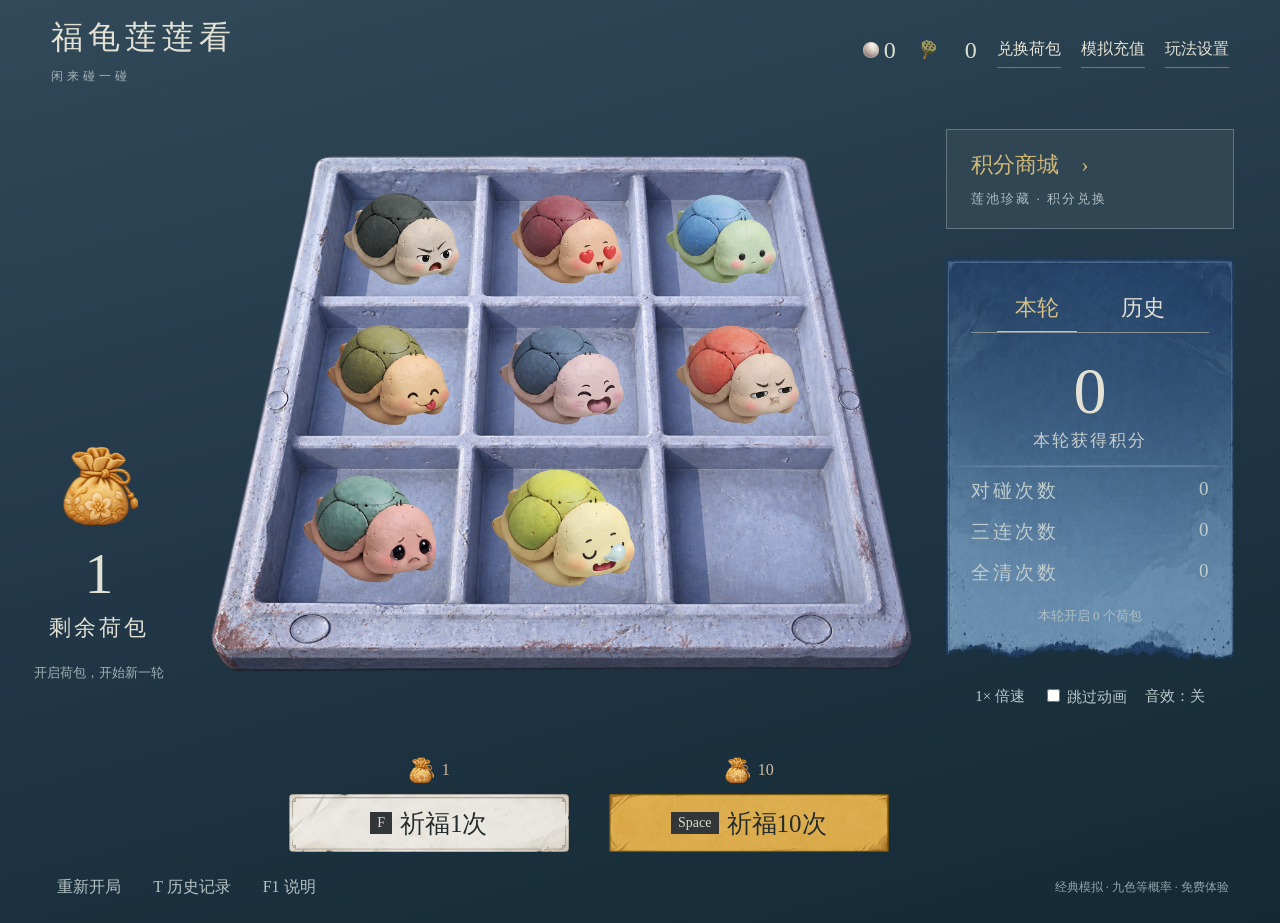
==== game.html @ 6ec23908 "Publish compiled turtle game with mobile landscape support" ====
<!doctype html><html lang="zh-CN"><head><meta charset="UTF-8"><meta name="viewport" content="width=device-width,initial-scale=1,viewport-fit=cover"><meta name="theme-color" content="#182b38"><title>福龟莲莲看 · 免费模拟</title>  <script type="module" crossorigin src="./assets/game-BqaeUhDL.js"></script>
  <link rel="modulepreload" crossorigin href="./assets/modulepreload-polyfill-B5Qt9EMX.js">
  <link rel="stylesheet" crossorigin href="./assets/game-CrzR8oOF.css">
</head><body><div id="app"><header><div class="title">福龟莲莲看 <small>闲来碰一碰</small></div><div class="wallet"><span class="currency" title="长鸣珠"><span class="pearl-icon" role="img" aria-label="长鸣珠"></span><b id="pearls">0</b></span><span class="currency points-wallet" title="可用总积分"><span class="score-icon" role="img" aria-label="总积分"></span><b id="wallet-score">0</b></span><button id="exchange">兑换荷包</button><button id="topup">模拟充值</button><button id="settings">玩法设置</button></div></header><main><aside class="pouches"><img src="./assets-matte-v1/ui/pouch.png" alt="荷包"><strong id="bags">1</strong><span>剩余荷包</span><i id="bag-gain"></i><small id="queue"></small><button id="resume" hidden>继续本轮</button><p id="status" role="status">八龟就位，静候一碰</p></aside><div class="board-stage"><div id="game" aria-label="福龟九宫格"></div><div id="match-hint" aria-live="polite"><strong id="match-title"></strong><span id="match-detail"></span></div></div><aside class="right"><button class="shop" id="shop"><span>积分商城　›</span><small>莲池珍藏 · 积分兑换</small></button><section class="stats"><nav><button id="current" class="active">本轮</button><button id="total">历史</button></nav><strong id="score">0</strong><span class="score-caption">本轮「莲池乐」</span><i id="score-gain"></i><dl><dt>对碰次数</dt><dd id="pairs">0</dd><dt>三连次数</dt><dd id="triples">0</dd><dt>全清次数</dt><dd id="clears">0</dd></dl><small id="draws">已开启 0 个荷包</small></section><div class="playback"><button id="speed">1× 倍速</button><label><input id="skip" type="checkbox"> 跳过动画</label><button id="sound">音效：关</button></div></aside></main><section class="prayers"><div><span><img src="./assets-matte-v1/ui/pouch.png" alt="">1</span><button id="pray1"><kbd>F</kbd> 祈福1次</button></div><div><span><img src="./assets-matte-v1/ui/pouch.png" alt="">10</span><button id="pray10"><kbd>Space</kbd> 祈福10次</button></div></section><footer><button id="reset">重新开局</button><button id="history">T 历史记录</button><button id="help">F1 说明</button><span id="mode-label">经典模拟 · 九色等概率 · 免费体验</span></footer><div id="celebration" hidden role="dialog" aria-modal="true" aria-label="全部清除"><div class="clear-card"><small>九色齐聚 · 莲池同庆</small><h2>全部清除</h2><p>福龟 +5　积分 +60</p><span>9只福龟均不相同，触发全清</span><button id="celebrate-continue">Space　继续本轮</button></div></div></div><dialog id="dialog"><button id="close" aria-label="关闭">×</button><div id="dialog-body"></div></dialog></body></html>
---- assets/game-CrzR8oOF.css ----
:root{font-family:KaiTi,STKaiti,Microsoft YaHei,serif;color:#e2e1d3;background:#172834;font-synthesis:none}*{box-sizing:border-box}body{margin:0;min-width:720px}button,input,select{font:inherit}button{color:inherit;cursor:pointer;border:0;background:none}button:disabled{opacity:.45;cursor:default}button:focus-visible{outline:2px solid #cbb47c;outline-offset:4px}button:hover:enabled{color:#d6bf83}#app{min-height:100vh;max-width:2000px;margin:auto;background:linear-gradient(165deg,#314958,#213747,#152934);overflow:hidden}header{height:100px;padding:25px 4%;display:flex;align-items:center;justify-content:space-between}.title{font-size:32px;letter-spacing:5px}.title small{display:block;font-size:12px;letter-spacing:4px;color:#a5b5b8;margin-top:8px}.wallet{display:flex;align-items:center;gap:22px;font-size:16px}.wallet span{color:#c7c5ae}.wallet b{font-size:24px;font-weight:400;margin-left:12px}.wallet button{border-bottom:1px solid #6a7a7b;padding:7px 0}main{display:grid;grid-template-columns:15% 60% 25%;align-items:center;max-height:calc(100vh - 260px);min-height:400px;padding:0 3% 0 0}#game{width:100%;aspect-ratio:4/3;position:relative}#game canvas{display:block}.pouches{text-align:center;position:relative;padding-left:15px;align-self:end;margin-bottom:30px}.pouches img{width:100px;height:100px;object-fit:contain;display:block;margin:auto}.pouches strong{display:block;font-size:68px;font-weight:400;line-height:1.1}.pouches>span{font-size:24px;letter-spacing:4px}.pouches p{font-size:14px;color:#a0b4b8;line-height:1.8;max-width:175px;margin:18px auto}.right{padding:0 8px 0 15px}.shop{width:100%;text-align:left;padding:20px 24px;background:#304653;border:1px solid #637581;margin-bottom:28px}.shop span{display:block;color:#d1b877;font-size:22px}.shop small{display:block;color:#aebcc0;margin-top:10px;letter-spacing:2px}.stats{position:relative;background:#3c5763 url(../assets-matte-v1/ui/panel.png) center/100% 100%;padding:28px 25px 34px;text-align:center;min-height:320px}.stats nav{display:flex;justify-content:space-evenly;margin-bottom:20px;border-bottom:1px solid #849294}.stats nav button{font-size:22px;padding:8px 18px}.stats nav .active{color:#d7c184;border-bottom:1px solid #d7c184}.stats>strong{font-weight:400;font-size:66px;display:block}.score-caption{display:block;font-size:17px;color:#c5cdcc;letter-spacing:2px}.stats dl{display:grid;grid-template-columns:1fr auto;text-align:left;gap:15px;margin:26px 0 20px;color:#c0cccc;font-size:19px}.stats dd{margin:0}.stats dt{letter-spacing:3px}.stats small{color:#aebfc3}.playback{display:flex;align-items:center;justify-content:center;flex-wrap:wrap;gap:12px;margin-top:22px;color:#bac8c9;font-size:15px}.playback button{padding:6px}.playback input{accent-color:#c5ad75}.prayers{display:flex;justify-content:center;gap:40px;position:relative;padding:0 20% 0 12%;margin-top:8px}.prayers>div{width:280px}.prayers span{display:flex;justify-content:center;align-items:center;height:35px;gap:8px;color:#d2bca0}.prayers span img{height:34px;width:34px;object-fit:contain}.prayers button{width:100%;height:68px;background:url(../assets-matte-v1/ui/button-ivory.png) center/100% 100%;color:#252c2d;font-size:25px}.prayers>div:nth-child(2) button{background-image:url(../assets-matte-v1/ui/button-gold.png)}.prayers button:hover:enabled{color:#111;transform:translateY(-1px)}.prayers button:active:enabled{transform:translateY(2px)}kbd{font:14px Georgia,serif;padding:3px 7px;background:#323638;color:#ddd8c9;margin-right:6px}footer{display:flex;align-items:center;gap:20px;padding:24px 4%;font-size:16px;color:#b5c2c3}footer span{margin-left:auto;font-size:12px;color:#8fa4ab}dialog{background:#293e4a;color:#e0e1d7;border:1px solid #74848a;width:min(700px,90vw);max-height:82vh;padding:32px;line-height:1.8}dialog::backdrop{background:#0c1926b8}dialog h2{font-weight:400;color:#d6c08b;margin:0 0 18px}dialog p{color:#b8c8cb}dialog button:not(#close){background:#435b64;border:1px solid #7c8b89;padding:10px 18px;margin:5px}#close{position:absolute;right:12px;top:4px;font-size:30px}.choices{display:flex;flex-wrap:wrap;gap:12px}.records{max-height:45vh;overflow:auto}.records p{border-bottom:1px solid #465c66;font-size:14px;padding:5px}dialog label{display:block;margin:16px 0}dialog input,dialog select{background:#233540;border:1px solid #758482;color:#e7e5d7;padding:8px}.collection{display:grid;grid-template-columns:repeat(3,1fr)}.collection button{display:flex;flex-direction:column;align-items:center;font-size:13px}.collection img{width:130px;height:120px;object-fit:contain}i{font-style:normal;pointer-events:none;opacity:0;position:absolute;color:#e2c780;font-size:27px;left:60%;top:36%}.float{animation:gain .7s ease-out}@keyframes gain{0%{opacity:1;transform:translateY(0)}to{opacity:0;transform:translateY(-26px)}}@media(min-width:1500px){main{max-height:calc(100vh - 270px)}.stats{min-height:400px;padding:35px}.stats dl{gap:22px}.stats>strong{font-size:80px}}@media(max-height:720px){header{height:70px;padding-top:12px;padding-bottom:12px}.title{font-size:24px}main{min-height:280px;max-height:calc(100vh - 210px)}.right{transform:scale(.85);transform-origin:center right}.pouches strong{font-size:45px}.pouches img{width:65px;height:65px}.prayers button{height:48px;font-size:20px}.prayers{margin-top:0}footer{padding:12px 4%}.stats{min-height:250px;padding:12px 20px}.stats nav{margin-bottom:4px}.stats>strong{font-size:48px}.stats dl{margin:16px 0;gap:10px}.shop{margin-bottom:12px;padding:12px 20px}.playback{margin-top:8px}.pouches{margin-bottom:0}}@media(orientation:portrait){body{min-width:720px}#app{min-height:600px}main{min-height:350px;max-height:none}.wallet{gap:10px;font-size:13px}footer span{display:none}}main{height:calc(100vh - 260px);min-height:350px}#game{height:100%;min-height:0;aspect-ratio:auto}@media(max-height:720px){main{height:calc(100vh - 210px);min-height:260px}}@media(orientation:portrait){main{height:400px}}@media(max-height:600px)and (orientation:landscape){#app{height:100svh;min-height:0;display:flex;flex-direction:column}header{height:50px;flex:none;padding:8px 4%}.title{font-size:21px}.title small{font-size:9px;margin-top:3px}.wallet{font-size:12px;gap:14px}.wallet b{font-size:19px}main{flex:1;height:0;min-height:0;max-height:none;grid-template-columns:15% 60% 25%}.right{transform:none;padding-left:5px}.shop{padding:6px 10px;margin-bottom:7px}.shop span{font-size:15px}.shop small{font-size:9px;letter-spacing:0;margin-top:3px}.stats{min-height:0;padding:7px 12px 10px}.stats nav{margin:0}.stats nav button{font-size:14px;white-space:nowrap;padding:3px 9px}.stats>strong{font-size:32px;line-height:1.2}.score-caption{font-size:11px;letter-spacing:0}.stats dl{font-size:12px;gap:5px;margin:8px 0}.stats dt{letter-spacing:1px}.stats small{font-size:9px}.playback{font-size:10px;gap:4px;margin-top:4px}.playback button{padding:2px}.pouches{align-self:center;padding-left:5px}.pouches img{width:45px;height:45px}.pouches strong{font-size:37px}.pouches>span{font-size:15px;letter-spacing:2px}.pouches p{font-size:10px;margin:7px auto;max-width:110px}.prayers{height:67px;flex:none;gap:25px;padding:0 20% 0 15%}.prayers>div{width:200px}.prayers span{height:24px;font-size:12px}.prayers span img{height:23px;width:23px}.prayers button{height:38px;font-size:17px}footer{height:30px;flex:none;font-size:11px;padding:6px 4%}footer span{font-size:9px}kbd{font-size:10px}}:root{--panel-ink:rgba(35,57,69,.86);--quiet-gold:#c9b67f;--number-font:"KaiTi","STKaiti","Microsoft YaHei",serif}strong,b,.product-price{font-family:var(--number-font);font-weight:400;font-variant-numeric:tabular-nums}.wallet{gap:20px}.wallet .currency{display:inline-flex;align-items:center;gap:10px;white-space:nowrap;font-size:18px;color:#dfdfcf}.wallet b{font-family:inherit;font-size:24px;line-height:1;margin:0;min-width:28px;text-align:right}.wallet .points-wallet>span{font-size:17px;color:#bbc7c6}.pearl-icon{width:30px;height:30px;display:inline-block;background:url(../assets-matte-v1/ui/pearl.png) center/259% 259% no-repeat}.pouches{align-self:end;margin-bottom:35px;padding:0 8px 0 20px;display:flex;flex-direction:column;align-items:center;gap:10px}.pouches>img{width:80px;height:80px;object-fit:cover;object-position:center;clip-path:circle(49%);margin:0;transform:none;content:url(../assets-matte-v1/ui/pouch.png);background:none}.pouches>img{width:0;height:0;visibility:hidden}.pouches:before{content:"";width:78px;height:78px;display:block;background:url(../assets-matte-v1/ui/pouch.png) 52% 52%/202% 199% no-repeat}.pouches strong{font-size:58px;line-height:1}.pouches>span{font-size:22px;letter-spacing:3px}.pouches #queue{font-size:13px;color:#a8babd}.pouches p{margin:0 auto;font-size:13px;line-height:1.6;min-height:42px}.pouches i{top:40%;left:69%}.board-stage{width:100%;height:100%;min-height:0;position:relative}#game{width:100%;height:100%}.stats{background-color:transparent;background-position:center;background-size:117.4% 121.4%;background-repeat:no-repeat;overflow:hidden;border:none}.stats>strong{font-family:var(--number-font)}.prayers button{background-repeat:no-repeat;background-size:108.1% 225.3%;background-position:50% 50%;display:flex;align-items:center;justify-content:center;gap:8px;height:58px}.prayers>div:nth-child(2) button{background-size:113.2% 195.7%}.prayers kbd{margin:0}.prayers span{margin-bottom:7px}.prayers span img{object-fit:cover;object-position:center;width:32px;height:32px;background:none;visibility:hidden}.prayers span:before{content:"";width:26px;height:26px;background:url(../assets-matte-v1/ui/pouch.png) center/204% 199% no-repeat;display:block}.prayers span img{display:none}.prayers{margin-top:12px}.float{animation:gain .65s ease-out}i{font-family:var(--number-font);font-size:24px}#match-hint{position:absolute;z-index:5;top:0;left:50%;transform:translate(-50%,-8px);min-width:260px;pointer-events:none;text-align:center;opacity:0;padding:13px 34px 16px;isolation:isolate;color:#dfd2aa;transition:opacity .12s,transform .12s}#match-hint:before{content:"";position:absolute;top:0;right:0;bottom:0;left:0;z-index:-1;background:#1b2d37c9;clip-path:polygon(8% 0,92% 0,100% 50%,92% 100%,8% 100%,0 50%);border-block:1px solid #8f855d}#match-hint.show{opacity:1;transform:translate(-50%)}#match-hint strong{font-size:35px;display:block;letter-spacing:8px}#match-hint span{display:block;font-size:15px;white-space:nowrap;margin-top:4px}#celebration[hidden]{display:none}#celebration{position:fixed;top:0;right:0;bottom:0;left:0;z-index:40;display:grid;place-items:center;background:#0c1922a3}.clear-card{text-align:center;position:relative;width:min(700px,85vw);padding:45px 20px;isolation:isolate;animation:arrival .18s ease-out}.clear-card:before{content:"";position:absolute;top:0;right:0;bottom:0;left:0;z-index:-1;background:#373d32a6;border-block:1px solid #a49462;clip-path:polygon(4% 0,96% 0,100% 50%,96% 100%,4% 100%,0 50%)}.clear-card h2{font-size:76px;letter-spacing:12px;font-weight:400;color:#e3d5a4;margin:20px 0}.clear-card small{letter-spacing:5px;color:#bbb48c}.clear-card p{font-size:25px;color:#dfc895}.clear-card>span{display:block;font-size:17px;color:#c4c9b6}.clear-card button{display:block;margin:30px auto 0;padding:10px 30px;border-bottom:1px solid #a99d76;font-size:18px}dialog.settlement-dialog{width:min(850px,90vw);background:#243a48f0;padding:48px;border:1px solid #82908c}.settlement{text-align:center}.settlement h2{letter-spacing:5px;font-size:29px}.settlement .eyebrow{color:#bdb28a;letter-spacing:8px;font-size:14px}.result-grid{display:flex;justify-content:center;gap:0;margin:45px 0 30px}.result-grid>div{padding:0 32px;border-left:1px solid #6f8085;min-width:100px}.result-grid>div:first-child{border:0}.result-grid small{font-size:19px;color:#b8c8c9;display:block}.result-grid strong{display:block;font-size:70px;line-height:1.3;color:#dfdfd0}.result-grid .result-score strong{color:#dfc387}.settlement p{font-size:16px}.settlement #summary-ok{background:none;border:0;border-bottom:1px solid #89948a;margin-top:20px;min-width:180px}dialog.shop-dialog{width:min(1320px,96vw);height:min(820px,92vh);max-height:94vh;padding:30px 36px;background:#1c2b32;border:1px solid #5b6c6d;overflow:hidden}.store{height:100%;display:flex;flex-direction:column}.store-header{display:flex;justify-content:space-between;align-items:center;gap:20px;padding:0 20px 12px 0;border-bottom:1px solid #485a5c}.store-header h2{font-size:24px;margin:0}.store-header span{font-size:17px;white-space:nowrap;color:#b1bdb8}.store-header b{font-size:25px;color:#e0d3ab;margin-left:10px}.store-layout{display:grid;grid-template-columns:48% 52%;min-height:0;flex:1;padding-top:18px}.store-catalog{overflow:auto;padding-right:18px}.store-label{font-size:14px;letter-spacing:4px;margin:0 0 14px!important;color:#a4b5b5}.product-grid{display:grid;grid-template-columns:repeat(3,minmax(0,1fr));gap:10px}.store button.product{margin:0;border:1px solid #566875;padding:12px 10px 10px;position:relative;display:flex;flex-direction:column;align-items:stretch;min-height:170px;text-align:left;background:#273844;color:#ccd2cc;overflow:hidden;isolation:isolate}.product.featured{grid-column:1/-1;min-height:150px!important;flex-direction:row!important;align-items:center!important;background:#454538!important;border-color:#a39564!important}.product-art{display:grid;place-items:center;height:95px;flex:1;border:1px dashed #586976;min-height:55px;margin-bottom:8px;color:#7f9197;font-size:12px;letter-spacing:2px}.featured .product-art{order:3;flex:1;align-self:stretch;height:115px;margin:0 10px 0 24px}.product-name{font-size:17px;line-height:1.5}.product-price{font-size:24px;text-align:center;color:#e0dfcb}.featured .product-name{width:120px;font-size:24px;margin-left:8px}.featured .product-price{font-size:31px}.product.selected{outline:1px solid #d9d8bf;outline-offset:-3px}.product.owned:after{content:"";position:absolute;top:0;right:0;bottom:0;left:0;background:#050d146e;pointer-events:none;z-index:1}.owned-tag{position:absolute;left:0;top:0;background:#5c7569;color:#eeebcf;padding:2px 10px;font-size:13px;z-index:2}.ultimate-tag{position:absolute;left:0;top:0;font-size:12px;color:#e0c47d;background:#665e3c;padding:1px 12px}.store-preview{position:relative;border-left:1px solid #4c6065;margin-left:10px;padding:10px 25px;display:flex;flex-direction:column;min-height:0}.store-description small{color:#9caaac;font-size:13px}.store-description h3{font-size:32px;font-weight:400;letter-spacing:4px;margin:8px 0}.store-description p{font-size:13px;color:#8ea2a8}.shop-mascot{width:100%;flex:1;min-height:0;object-fit:contain}.purchase{display:grid;grid-template-columns:1fr auto;align-items:center;gap:12px;border-top:1px solid #506468;padding-top:12px}.purchase span{font-size:22px;color:#d1c499}.purchase small{grid-column:1/-1;color:#95a8ad;font-size:12px}.purchase button{min-width:140px}.purchase button:disabled{opacity:.5}@keyframes arrival{0%{opacity:0;transform:translateY(9px)}to{opacity:1;transform:none}}@media(max-height:720px){.wallet{gap:14px}.wallet .currency{font-size:15px}.wallet b{font-size:20px}.pearl-icon{width:25px;height:25px}.pouches{margin-bottom:5px;gap:7px}.pouches:before{width:57px;height:57px}.pouches strong{font-size:43px}.pouches>span{font-size:18px}.pouches #queue{font-size:11px}.prayers button{height:47px}.stats{background-size:117.4% 121.4%}}@media(max-height:600px)and (orientation:landscape){.wallet{gap:13px}.wallet .currency{font-size:12px;gap:6px}.wallet b{font-size:18px;min-width:20px}.wallet .points-wallet>span{font-size:12px}.pearl-icon{width:22px;height:22px}.pouches{align-self:center;gap:5px;margin-bottom:0}.pouches:before{width:43px;height:43px}.pouches strong{font-size:34px}.pouches>span{font-size:15px}.pouches #queue{font-size:10px}.pouches p{font-size:10px;min-height:30px}.prayers{margin-top:0}.prayers button{height:35px}.prayers span{margin:0}.prayers span:before{width:20px;height:20px}.prayers span{height:27px}#match-hint{padding:6px 22px 8px;min-width:180px;top:-2px}#match-hint strong{font-size:23px;letter-spacing:4px}#match-hint span{font-size:11px}.clear-card{padding:18px 20px}.clear-card h2{font-size:47px;margin:10px 0}.clear-card p{font-size:18px;margin:12px}.clear-card>span{font-size:13px}.clear-card button{margin-top:18px;font-size:14px}dialog.settlement-dialog{padding:20px}.settlement h2{font-size:22px}.result-grid{margin:20px 0}.result-grid strong{font-size:42px}.result-grid small{font-size:15px}.result-grid>div{padding:0 20px}.settlement .eyebrow{margin:0}.settlement #summary-ok{margin-top:0}.settlement p{margin:10px 0}dialog.shop-dialog{padding:14px 22px;height:95vh;max-height:95vh}.store-header h2{font-size:18px}.store-header{padding-bottom:8px}.store-header span{font-size:12px}.store-header b{font-size:19px}.store-layout{padding-top:10px;grid-template-columns:51% 49%}.product-grid{gap:7px}.store button.product{min-height:120px;padding:7px}.product-art{height:55px;min-height:40px;font-size:9px}.product-name{font-size:13px}.product-price{font-size:18px}.product.featured{min-height:95px!important}.featured .product-art{height:70px}.featured .product-name{font-size:18px}.featured .product-price{font-size:22px}.store-description h3{font-size:23px}.store-description p{font-size:10px;margin:6px 0}.store-preview{padding:4px 14px}.purchase{gap:5px;padding-top:7px}.purchase span{font-size:16px}.purchase button{min-width:100px;padding:6px!important;font-size:13px}.purchase small{font-size:10px}.store-label{font-size:11px;margin-bottom:8px!important}.owned-tag{font-size:10px;padding:1px 5px}}:root{--number-font:"Times New Roman","KaiTi",serif}.wallet b{font-family:var(--number-font)}#dialog.shop-dialog #dialog-body{height:100%;min-height:0;overflow:hidden}#dialog.shop-dialog button.product{margin:0;border:1px solid #566875;padding:12px 10px 10px;position:relative;display:flex;flex-direction:column;align-items:stretch;min-height:170px;text-align:left;background:#273844;color:#ccd2cc;overflow:hidden;isolation:isolate}#dialog.shop-dialog .product-grid{padding:3px}#dialog.shop-dialog .store-header{flex:none}#dialog.shop-dialog button.product.featured{flex-direction:row;align-items:center;border-color:#a39564;background:#454538}#dialog.shop-dialog .product.owned:after{background:#050d146e}#dialog.shop-dialog .product.selected{outline:1px solid #d9d8bf;outline-offset:-3px}@media(max-height:600px)and (orientation:landscape){#dialog.shop-dialog button.product{min-height:120px;padding:7px}}#dialog.shop-dialog .store-header{padding-right:40px}.product-art img{width:100%;height:100%;min-height:0;object-fit:contain}.wallet .pearl-icon{width:24px;height:24px}.score-icon{display:inline-block;width:23px;height:23px;flex:none;background:url(../assets-matte-v1/ui/score-icon.png) center/contain no-repeat;vertical-align:middle}.store-balance{display:inline-flex;align-items:center;gap:8px;white-space:nowrap}.store-tools{display:flex;align-items:center;gap:18px}.store-tools button{font-size:14px!important;padding:5px 12px!important;background:none!important;border-color:#617779!important}.store-preview .store-description button{background:none!important;padding:3px 10px!important;font-size:13px;color:#aebcba;border-color:#576e73!important}#dialog.shop-dialog .product-grid{gap:8px;grid-template-columns:repeat(3,minmax(0,1fr))}#dialog.shop-dialog .store-layout{grid-template-columns:40% 60%}#dialog.shop-dialog button.product{min-height:126px;padding:8px}#dialog.shop-dialog .product-art{height:64px;min-height:40px;margin-bottom:5px}#dialog.shop-dialog .product-name{font-size:15px}#dialog.shop-dialog .product-price{font-size:21px}#dialog.shop-dialog button.product.featured{min-height:110px!important}#dialog.shop-dialog .featured .product-art{height:80px}#dialog.shop-dialog .featured .product-name{font-size:21px;width:100px}#dialog.shop-dialog .featured .product-price{font-size:25px}.quantity-controls{display:flex;align-items:center;justify-content:center;gap:5px;margin:15px 0 24px}.quantity-controls button{margin:0!important;padding:8px 12px!important;min-width:42px}.quantity-controls input{width:100px;text-align:center;font-family:Times New Roman,serif;font-size:24px}.quantity-label{margin-bottom:0}.exchange-presets{display:flex;gap:8px}.exchange-balances,.exchange-quote{display:flex;flex-wrap:wrap;gap:18px;justify-content:space-between;padding:12px 0;color:#bdc9c7}.exchange-quote{border-block:1px solid #50646a}.exchange-quote b{font-family:Times New Roman,serif;color:#e0cc95;font-size:23px}.exchange-actions{display:flex;gap:10px}.check-label{display:flex!important;align-items:center;gap:9px;font-size:15px}.check-label input{width:auto;accent-color:#bfad77}.exchange-balances b{color:#e0d3b1}.shop-editor{height:100%;display:flex;flex-direction:column;min-height:0;overflow:auto}.editor-heading{display:flex;align-items:center;justify-content:space-between;flex:none;padding-right:35px}.editor-heading h2{margin:0}.shop-editor form{display:grid;grid-template-columns:40% 60%;flex:1;min-height:0;gap:20px;padding-top:22px}.editor-preview{border:1px dashed #597078;display:grid;place-items:center;color:#879da3;min-height:180px;max-height:470px}.editor-preview img{width:100%;height:100%;object-fit:contain;max-height:460px}.editor-fields{overflow:auto;padding:0 25px 10px 0}.editor-fields label{margin:7px 0 12px;font-size:14px}.editor-fields input:not([type=checkbox]){display:block;width:100%;margin-top:5px}.editor-fields input[type=file]{font-size:12px}.editor-actions{display:flex;gap:10px}.editor-actions #delete-product{color:#dbb4a6}.editor-fields #editor-status{min-height:24px;margin:8px 0;color:#d4c28e}.shop-editor #remove-image{font-size:13px;background:none!important}.editor-preview [hidden]{display:none!important}@media(max-height:600px)and (orientation:landscape){.wallet .pearl-icon,.score-icon{width:18px;height:18px}.store-tools{gap:8px}.store-tools button{font-size:11px!important;padding:4px 6px!important}#dialog.shop-dialog .store-header{padding-right:28px}.store-header h2{font-size:15px}#dialog.shop-dialog .store-layout{grid-template-columns:44% 56%}#dialog.shop-dialog button.product{min-height:100px;padding:6px}#dialog.shop-dialog .product-art{height:43px;min-height:30px}#dialog.shop-dialog .product-name{font-size:12px}#dialog.shop-dialog .product-price{font-size:17px}#dialog.shop-dialog button.product.featured{min-height:83px!important}#dialog.shop-dialog .featured .product-art{height:54px}#dialog.shop-dialog .featured .product-name{font-size:16px;width:76px}#dialog.shop-dialog .featured .product-price{font-size:20px}.quantity-controls{margin:8px 0;gap:4px}.quantity-controls button{padding:5px 9px!important;min-width:35px;font-size:13px}.quantity-controls input{font-size:19px;width:80px;padding:5px}.exchange-balances,.exchange-quote{padding:7px 0;font-size:13px;gap:10px}#dialog:has(#exchange-quantity){padding:18px 25px}#dialog:has(#exchange-quantity) h2{font-size:20px;margin-bottom:5px}#dialog:has(#exchange-quantity) p{font-size:12px;margin:5px 0}.exchange-presets button{padding:4px 12px!important;font-size:13px}.exchange-actions button{font-size:13px;padding:6px 13px!important}.check-label{font-size:12px}.shop-editor form{padding-top:8px;gap:12px}.editor-heading h2{font-size:19px}.editor-fields label{font-size:12px;margin:0 0 7px}.editor-fields input:not([type=checkbox]){padding:5px;margin-top:2px}.editor-preview{min-height:140px}.editor-fields{padding-right:10px}.editor-actions button{font-size:12px;padding:5px 10px!important}}#dialog.shop-dialog .featured .product-name{flex:0 0 130px;width:130px;max-width:35%;white-space:nowrap;overflow:hidden;text-overflow:ellipsis}@media(max-height:600px)and (orientation:landscape){#dialog.shop-dialog .featured .product-name{flex-basis:95px;width:95px;font-size:15px}}.wallet .pearl-icon{width:19px;height:19px}.wallet .score-icon{width:23px;height:23px}#dialog #buy,#dialog #exchange-confirm,#dialog .gold-button{background:url(../assets-matte-v1/ui/button-gold.png) center/113.2% 195.7% no-repeat;border:0;color:#292b25;padding:11px 24px;min-height:43px;box-shadow:none}#dialog.shop-dialog{width:min(1190px,91vw);height:min(750px,86vh);max-height:88vh;padding:26px 30px}#dialog.shop-dialog #close{font-size:24px;width:28px;height:28px;line-height:1;top:12px;right:12px}#dialog.shop-dialog .store-header{padding-right:34px}#dialog.settlement-dialog{width:min(650px,86vw);padding:37px 30px 32px;border:0;background:transparent;box-shadow:none;isolation:isolate;overflow:visible;cursor:pointer}#dialog.settlement-dialog::backdrop{background:#08141c45}#dialog.settlement-dialog:before{content:"";position:absolute;top:-28px;right:-45px;bottom:-28px;left:-45px;z-index:-1;pointer-events:none;background:radial-gradient(ellipse at 50% 46%,rgba(64,96,109,.78) 0%,rgba(45,76,92,.64) 42%,rgba(35,63,78,.28) 67%,transparent 78%)}#dialog.settlement-dialog #close{display:none}.settlement .eyebrow{margin:0 0 12px;letter-spacing:5px}.settlement h2{font-size:25px;margin-bottom:16px;letter-spacing:4px}.settlement .result-grid{margin:28px 0 22px}.result-grid>div{padding:0 24px;min-width:80px;border-left-color:#bcccc745}.settlement .result-grid strong{font-size:55px}.settlement .result-grid small{font-size:16px}#dialog .settlement #summary-ok{font-size:13px;background:none;border:0;color:#bac7c5;margin:8px 0 0;padding:4px 12px;min-width:0}.settlement>p{font-size:14px}#dialog.exchange-dialog{width:min(560px,88vw);padding:26px 28px;line-height:1.6}#dialog.exchange-dialog h2{font-size:23px;margin:0 0 12px}#dialog.exchange-dialog p{font-size:13px;margin:8px 0}#dialog.exchange-dialog .exchange-balances{font-size:13px;padding:8px 0;gap:8px}#dialog.exchange-dialog .exchange-presets{gap:7px;margin:4px 0 13px}#dialog.exchange-dialog .exchange-presets button{padding:4px 13px;min-height:0;margin:0;font-size:13px;border-color:#53676c;background:#354d59}#dialog.exchange-dialog .quantity-label{font-size:13px;margin:4px 0}#dialog.exchange-dialog .quantity-controls{gap:5px;margin:5px 0 16px}#dialog.exchange-dialog .quantity-controls button{background:none;border:0;box-shadow:none;padding:3px 8px;min-width:28px;min-height:32px;font-family:Georgia,serif;font-size:26px;color:#c5cbbd}#dialog.exchange-dialog .quantity-controls [data-step=min],#dialog.exchange-dialog .quantity-controls [data-step=max]{font-size:12px;padding:3px 6px}#dialog.exchange-dialog .quantity-controls input{width:72px;padding:3px 6px;height:34px;font-size:22px;border:0;border-bottom:1px solid #81918c;background:transparent}#dialog.exchange-dialog .exchange-quote{gap:8px;padding:10px 0;font-size:12px}#dialog.exchange-dialog .exchange-quote b{font-size:20px}#dialog.exchange-dialog .check-label{font-size:12px;margin:12px 0 7px;line-height:1.5}#dialog.exchange-dialog .exchange-actions{gap:14px;margin-top:12px;align-items:center}#dialog.exchange-dialog #exchange-confirm{font-size:16px;min-width:160px;margin:0}#dialog.exchange-dialog #exchange-topup{font-size:12px;background:none;border:0;border-bottom:1px solid #70817f;padding:5px;margin:0}.topup-panel h2{font-size:24px;margin-bottom:12px}.topup-panel p{font-size:14px}.topup-presets{display:flex;gap:9px}.topup-presets button{padding:5px 17px!important;min-height:0;font-size:14px}.topup-panel label{font-size:14px;margin:14px 0 5px}.amount-row{display:flex;align-items:center;justify-content:center;gap:6px}.amount-row input{width:100px;text-align:center;font-size:23px;padding:5px}.amount-row button{border:0!important;background:none!important;font-family:Georgia,serif;font-size:25px;padding:3px 8px!important}.topup-panel .topup-preview{text-align:center;font-size:17px;margin:15px 0}.topup-preview b{font-size:25px;color:#d5bd7e}.topup-panel small{color:#a3b7bb}.topup-panel #topup-confirm{display:block;margin:14px auto 0;min-width:200px}.topup-panel #topup-notice{font-size:12px;min-height:16px}.topup-panel{max-width:430px;margin:auto}#dialog:has(.topup-panel){width:min(510px,88vw);padding:28px}@media(max-height:600px)and (orientation:landscape){.wallet .pearl-icon{width:15px;height:15px}.wallet .score-icon{width:18px;height:18px}#dialog.shop-dialog{width:90vw;height:90vh;max-height:90vh;padding:14px 20px}#dialog.shop-dialog #close{font-size:21px;top:10px;right:10px;width:23px;height:23px}.store-header h2{font-size:14px}.store-tools{gap:7px}#dialog.settlement-dialog{padding:20px 25px;width:min(550px,83vw)}.settlement .eyebrow{font-size:11px;margin-bottom:6px}.settlement h2{font-size:21px;margin-bottom:10px}.settlement .result-grid{margin:15px 0}.settlement .result-grid strong{font-size:42px}.settlement .result-grid small{font-size:13px}.settlement>p{font-size:12px;margin:8px 0}#dialog.exchange-dialog{width:min(510px,84vw);max-height:90vh;padding:16px 23px}#dialog.exchange-dialog h2{font-size:19px;margin-bottom:5px}#dialog.exchange-dialog p{font-size:11px;margin:4px 0}#dialog.exchange-dialog .exchange-presets{margin:3px 0 8px}#dialog.exchange-dialog .exchange-presets button{padding:2px 10px;font-size:11px}#dialog.exchange-dialog .exchange-balances{font-size:11px;padding:5px 0}#dialog.exchange-dialog .quantity-controls{margin:1px 0 8px}#dialog.exchange-dialog .quantity-controls button{font-size:23px;min-height:26px;min-width:26px}#dialog.exchange-dialog .quantity-controls input{width:65px;height:29px;font-size:20px}#dialog.exchange-dialog .quantity-label{font-size:11px}#dialog.exchange-dialog .exchange-quote{font-size:11px;padding:6px 0}#dialog.exchange-dialog .exchange-quote b{font-size:17px}#dialog.exchange-dialog .check-label{font-size:11px;margin:7px 0}#dialog.exchange-dialog .exchange-actions{margin-top:7px}#dialog.exchange-dialog #exchange-confirm{min-height:34px;min-width:145px;font-size:14px;padding:6px 16px}.topup-panel h2{font-size:20px;margin-bottom:6px}.topup-panel p{font-size:12px;margin:6px 0}.topup-presets button{padding:3px 12px!important;font-size:12px}.topup-panel label{font-size:12px;margin:8px 0 3px}.amount-row input{font-size:19px;padding:3px;height:30px}.amount-row button{font-size:22px}.topup-panel .topup-preview{font-size:14px;margin:8px}.topup-panel small{font-size:11px}.topup-panel #topup-confirm{margin-top:7px;min-height:34px;font-size:14px;padding:6px 18px}#dialog:has(.topup-panel){padding:17px 23px;max-height:90vh}}.prayers{pointer-events:none}.prayers button{pointer-events:auto}.playback{position:relative;z-index:3}#dialog .settlement button:focus-visible{outline:none}#dialog input[type=number]{-webkit-appearance:textfield;appearance:textfield;-moz-appearance:textfield}#dialog input[type=number]::-webkit-inner-spin-button,#dialog input[type=number]::-webkit-outer-spin-button{-webkit-appearance:none;margin:0}.wallet .currency:first-child{display:inline-flex;flex:0 0 auto;inline-size:max-content;gap:5px;align-items:center}.wallet .currency:first-child b{flex:none;min-width:0;width:auto;margin:0;padding:0;text-align:left}.wallet .pearl-icon{width:16px;height:16px;flex:none}#dialog.topup-dialog{width:min(1120px,92vw);padding:27px 32px 24px;max-height:88vh;background:#253c48;border:1px solid #64767a}#dialog.topup-dialog #close{font-size:25px;top:10px;right:12px}.topup-tier-panel{width:100%;min-width:0}.topup-heading{display:flex;align-items:center;justify-content:space-between;padding:0 25px 14px 0;height:auto;border-bottom:1px solid #4f626b;gap:16px}.topup-heading h2{font-size:25px;margin:0 0 6px;letter-spacing:3px}.topup-heading p{font-size:12px;margin:0;color:#a4b7bb}.topup-heading>span{font-size:14px;white-space:nowrap;color:#c7d0c7}.topup-heading b{font-size:24px;margin-left:10px;font-family:var(--number-font)}.tier-navigation{display:flex;justify-content:space-between;align-items:center;margin:14px 0 8px;font-size:14px;color:#a7babe}.tier-navigation>div{display:flex;gap:12px}#dialog .tier-navigation button{font:27px Georgia,serif;border:0;background:none;margin:0;padding:0 7px;line-height:1}.topup-tiers{display:flex;gap:14px;overflow-x:auto;overscroll-behavior-inline:contain;scroll-snap-type:x mandatory;scrollbar-width:thin;scrollbar-color:#819087 #263b46;padding:4px 3px 12px}.topup-tiers::-webkit-scrollbar{height:6px}.topup-tiers::-webkit-scrollbar-thumb{background:#819087;border-radius:3px}#dialog button.topup-tier{position:relative;isolation:isolate;display:flex;flex:0 0 calc((100% - 42px)/4);min-width:210px;flex-direction:column;align-items:center;justify-content:center;min-height:260px;padding:22px 10px 19px;margin:0;border:1px solid #5e7077;background:linear-gradient(160deg,#344b55,#2c404d 58%,#364b51);scroll-snap-align:start;color:#d8ded3}#dialog button.topup-tier.selected{border-color:#d4c18c;outline:1px solid #d4c18c;outline-offset:-4px;background:linear-gradient(155deg,#445457,#33484e 63%,#4c554b)}#dialog button.topup-tier:hover{color:#e0d4b0}.tier-caption{font-size:12px;letter-spacing:3px;color:#99adb3}.tier-price{font-size:18px;margin:15px 0 17px;color:#d9d7be}.tier-price b{font:40px var(--number-font);margin-left:4px}.tier-rule{height:1px;width:68%;background:linear-gradient(90deg,transparent,#7c8c8a,transparent);margin-bottom:22px}.tier-get{display:flex;align-items:baseline;justify-content:center;gap:6px;white-space:nowrap;font-size:13px}.tier-get strong{font:30px var(--number-font);color:#eee7cf}.tier-get strong small{font-family:KaiTi,serif;font-size:16px;margin-left:3px}.tier-bonus{font-size:13px;color:#d6bd72;margin-top:10px;min-height:21px;letter-spacing:1px}.topup-footer{height:auto;display:flex;justify-content:space-between;align-items:center;gap:20px;padding:18px 0 0;font-size:15px}.topup-footer p{font-size:16px;color:#d2d9cf;margin:0 0 5px}.topup-footer p b{font:24px var(--number-font);color:#e5cf91}.topup-footer small{font-size:12px;color:#a4b7bc}.topup-footer #topup-confirm{margin:0;min-width:190px;font-size:16px}@media(max-height:600px)and (orientation:landscape){.wallet .pearl-icon{width:12px;height:12px}.wallet .currency:first-child{gap:5px}#dialog.topup-dialog{width:91vw;padding:15px 22px 13px;max-height:93vh}.topup-heading{padding:0 25px 9px 0}.topup-heading h2{font-size:20px;margin-bottom:3px}.topup-heading p{font-size:10px}.topup-heading>span{font-size:11px}.topup-heading b{font-size:19px}.tier-navigation{margin:6px 0 3px;font-size:11px}#dialog .tier-navigation button{font-size:22px}#dialog button.topup-tier{flex-basis:calc((100% - 24px)/3);min-width:180px;min-height:175px;padding:12px 8px}.topup-tiers{gap:12px;padding-bottom:8px}.tier-caption{font-size:10px}.tier-price{margin:7px 0;font-size:14px}.tier-price b{font-size:29px}.tier-rule{margin-bottom:10px}.tier-get{font-size:11px;gap:4px}.tier-get strong{font-size:25px}.tier-get strong small{font-size:13px}.tier-bonus{font-size:11px;margin-top:6px;min-height:17px}.topup-footer{padding-top:9px;gap:10px}.topup-footer p{font-size:12px;margin-bottom:2px}.topup-footer p b{font-size:19px}.topup-footer small{font-size:10px}.topup-footer #topup-confirm{min-width:155px;min-height:35px;font-size:13px;padding:7px 17px}}#dialog.topup-dialog{width:min(1080px,92vw);background:#30282b;border-color:#82665c;color:#e3d8c4}.topup-heading{border-color:#76594e}.topup-heading h2{color:#ddbf83}.topup-heading p,.topup-footer small,.tier-navigation{color:#bda799}.topup-heading>span{color:#d1bfa7}.topup-tiers{gap:12px;scrollbar-color:#a58664 #382b2e}#dialog button.topup-tier{flex-basis:calc((100% - 48px)/5);min-width:176px;min-height:238px;padding:20px 9px 16px;background:linear-gradient(160deg,#60383b,#412d32 65%,#503638);border-color:#825a4f;color:#e0cfb9}#dialog button.topup-tier:nth-child(3n+2){background:linear-gradient(160deg,#6b4b3b,#49342f 65%,#5a4035)}#dialog button.topup-tier:nth-child(3n){background:linear-gradient(160deg,#684f43,#473633 65%,#564035)}#dialog button.topup-tier.selected{background:linear-gradient(155deg,#805340,#603a32 63%,#6c4a36);outline-color:#d8bb78;border-color:#d8bb78}.tier-caption{color:#c4a88c;letter-spacing:3px}.tier-price{display:flex;align-items:baseline;gap:5px;margin:17px 0;color:#edddbf}.tier-price b{font-size:36px;margin:0}.tier-price small{font-size:12px;color:#c9b18c}.tier-rule{background:linear-gradient(90deg,transparent,#9b805e,transparent);margin-bottom:17px}.tier-get{align-items:center;gap:7px}.tier-get strong{font-size:29px;color:#f0ddba}.tier-get>span:first-child{font-size:12px;color:#d0b896}.tier-bonus{color:#e0be65;font-size:12px}.tier-pearl{display:inline-block;flex:none;width:15px;height:15px;background:url(../assets-matte-v1/ui/pearl.png) center/259% 259% no-repeat;vertical-align:middle}.topup-footer p{color:#dcc8ac}.topup-footer p .tier-pearl{margin-left:6px;vertical-align:-1px}.topup-footer p b{color:#edcf89}#dialog .tier-navigation button{color:#d3bc93}.topup-tiers::-webkit-scrollbar-thumb{background:#a58664}@media(max-height:600px)and (orientation:landscape){#dialog button.topup-tier{flex-basis:calc((100% - 36px)/4);min-width:158px;min-height:168px;padding:11px 8px}.topup-tiers{gap:12px}.tier-price{margin:8px 0 10px}.tier-price b{font-size:29px}.tier-price small{font-size:10px}.tier-rule{margin-bottom:12px}.tier-get{gap:6px}.tier-get strong{font-size:24px}.tier-get>span:first-child{font-size:11px}.tier-pearl{width:13px;height:13px}.tier-bonus{font-size:11px}.topup-footer small{font-size:10px}}#dialog.exchange-dialog{position:fixed;top:0;right:0;bottom:0;left:0;width:100vw;max-width:100vw;height:280px;max-height:90vh;margin:auto 0;padding:22px 18px 18px;border:0;border-radius:0;background:linear-gradient(90deg,#313231c2,#373836de 50%,#313231c2);color:#e1e0d6;box-shadow:none;line-height:1.4;overflow:auto}#dialog.exchange-dialog::backdrop{background:#0911184d;-webkit-backdrop-filter:blur(1.5px);backdrop-filter:blur(1.5px)}#dialog.exchange-dialog #close{display:none}.exchange-simple{width:min(430px,100%);margin:0 auto;text-align:center}#dialog.exchange-dialog .exchange-simple h2{font-size:20px;letter-spacing:3px;font-weight:400;color:#e2e1d6;margin:0 0 7px}#dialog.exchange-dialog .exchange-prompt{font-size:14px;letter-spacing:2px;color:#c6c7bc;margin:0 0 22px}.exchange-simple-quantity{display:flex;align-items:center;justify-content:center;gap:10px;padding-left:48px}#dialog.exchange-dialog .exchange-simple-quantity button{flex:none;width:30px;height:30px;min-height:0;min-width:0;display:grid;place-items:center;margin:0;padding:0;border:1px solid #959b8b;background:transparent;border-radius:0;box-shadow:none;color:#dedfd2;font:21px Georgia,serif}#dialog.exchange-dialog .exchange-simple-quantity button[data-step=max]{width:48px;font:14px KaiTi,serif;border:0;color:#c9cbbd}#dialog.exchange-dialog .exchange-simple-quantity input{width:145px;height:32px;margin:0;padding:2px 8px;border:0;border-radius:0;outline-offset:2px;background:#d3d6c717;color:#e7e5d9;text-align:center;font:23px var(--number-font)}.exchange-simple-cost{display:flex;justify-content:center;align-items:center;gap:7px;font-size:14px;color:#d0d1c3;margin:11px 0 0}.exchange-simple-cost b{font:20px var(--number-font)}.exchange-pearl{display:inline-block;width:16px;height:16px;flex:none;background:url(../assets-matte-v1/ui/pearl.png) center/259% 259% no-repeat}#dialog.exchange-dialog #exchange-notice{height:17px;min-height:17px;margin:5px 0 10px;font-size:12px;line-height:17px;color:#dfbf92}#dialog.exchange-dialog #exchange-notice:empty{display:block}.exchange-simple-actions{display:flex;align-items:center;justify-content:center;gap:32px}#dialog.exchange-dialog .exchange-simple-actions button{border:0!important;background:none!important;filter:none;box-shadow:none;display:inline-flex;align-items:center;justify-content:center;gap:8px;min-width:80px;min-height:32px;width:auto;height:32px;margin:0;padding:4px 8px;font-size:15px;color:#dfdfd0}#dialog.exchange-dialog .exchange-simple-actions button:disabled{opacity:.35}.exchange-simple-actions kbd{font:13px Georgia,serif;display:inline-block;margin:0;background:#c7cabb;color:#343932;padding:3px 5px;border:0;border-radius:0}#dialog.exchange-dialog button:hover:enabled{color:#f1e2b7}#dialog.exchange-dialog #exchange-confirm{font-size:15px}@media(max-height:600px)and (orientation:landscape){#dialog.exchange-dialog{width:100vw;max-width:100vw;height:225px;max-height:90vh;padding:15px 15px 11px}#dialog.exchange-dialog .exchange-simple h2{font-size:18px;margin-bottom:4px}#dialog.exchange-dialog .exchange-prompt{font-size:12px;margin-bottom:15px}.exchange-simple-quantity{gap:8px;padding-left:44px}#dialog.exchange-dialog .exchange-simple-quantity input{width:125px;height:29px;font-size:21px}#dialog.exchange-dialog .exchange-simple-quantity button{width:29px;height:29px;font-size:19px}#dialog.exchange-dialog .exchange-simple-quantity button[data-step=max]{width:44px;font-size:12px}.exchange-simple-cost{font-size:12px;margin-top:9px;gap:6px}.exchange-simple-cost b{font-size:18px}.exchange-pearl{width:14px;height:14px}#dialog.exchange-dialog #exchange-notice{font-size:11px;margin:3px 0 5px;height:15px;min-height:15px;line-height:15px}#dialog.exchange-dialog .exchange-simple-actions button{font-size:13px;min-height:29px;height:29px}.exchange-simple-actions kbd{font-size:11px}.exchange-simple-actions{gap:26px}}@media(pointer:coarse){.exchange-simple-actions kbd{display:none}}#dialog.exchange-dialog #exchange-confirm{min-width:80px;min-height:32px;width:auto;margin:0;padding:4px 8px;filter:none}@media(max-height:600px)and (orientation:landscape){#dialog.exchange-dialog #exchange-confirm{min-height:29px;font-size:13px}}#dialog.exchange-dialog #exchange-confirm{color:#e6e3d3}#dialog.exchange-dialog #exchange-confirm:disabled{color:#b9baae}#dialog.exchange-dialog .exchange-simple-quantity input:focus{outline:1px solid #b3b8a16b;outline-offset:0}#dialog.exchange-dialog .exchange-simple-actions button:focus-visible{outline:1px solid #b3b8a18c;outline-offset:1px}
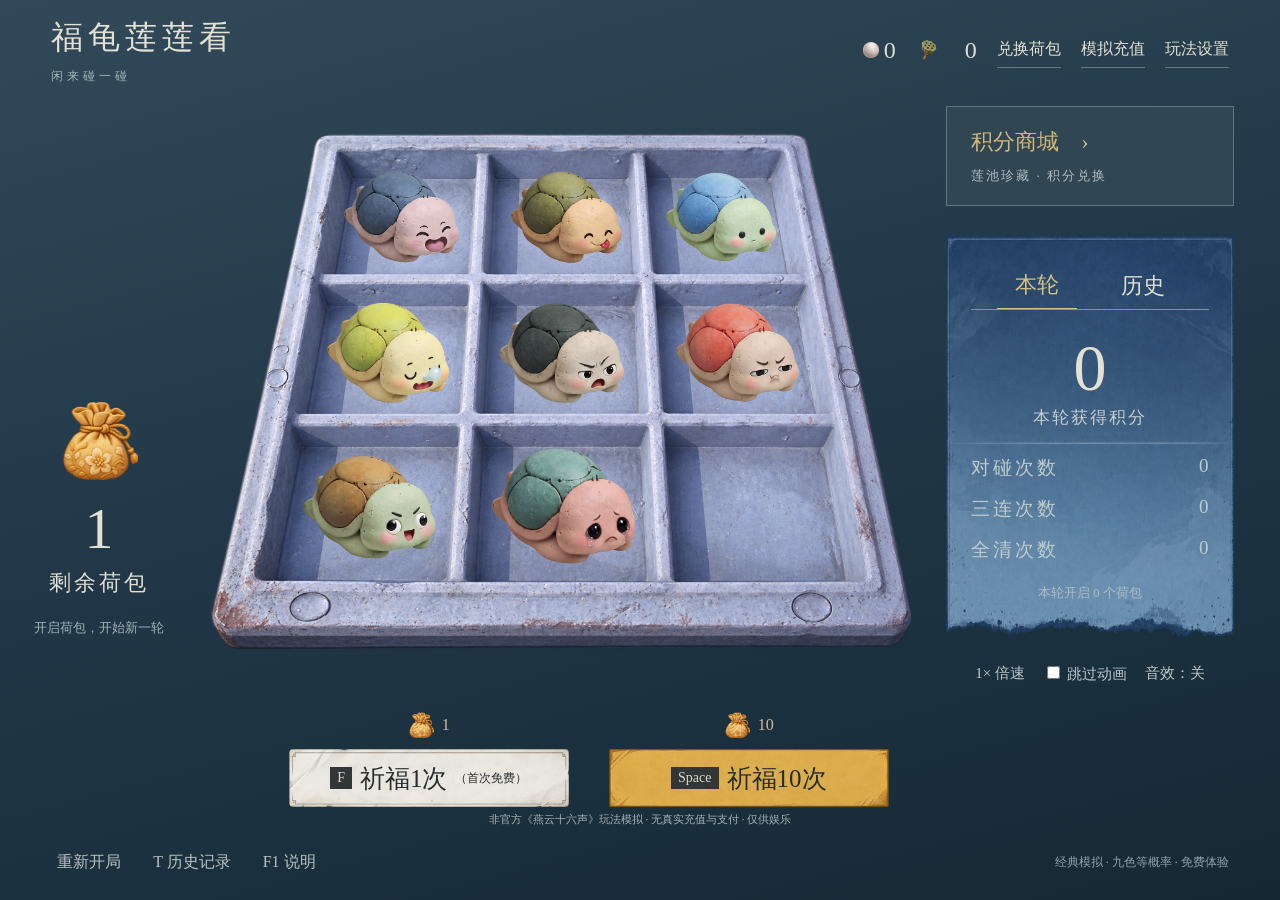
==== commit f8009749: "Restore auto exchange and add configurable surprise rewards" ====
--- a/game.html
+++ b/game.html
@@ -1,4 +1,4 @@
-<!doctype html><html lang="zh-CN"><head><meta charset="UTF-8"><meta name="viewport" content="width=device-width,initial-scale=1,viewport-fit=cover"><meta name="theme-color" content="#182b38"><title>福龟莲莲看 · 免费模拟</title>  <script type="module" crossorigin src="./assets/game-BqaeUhDL.js"></script>
+<!doctype html><html lang="zh-CN"><head><meta charset="UTF-8"><meta name="viewport" content="width=device-width,initial-scale=1,viewport-fit=cover"><meta name="theme-color" content="#182b38"><title>福龟莲莲看 · 免费模拟</title>  <script type="module" crossorigin src="./assets/game-C30THRR9.js"></script>
   <link rel="modulepreload" crossorigin href="./assets/modulepreload-polyfill-B5Qt9EMX.js">
-  <link rel="stylesheet" crossorigin href="./assets/game-CrzR8oOF.css">
-</head><body><div id="app"><header><div class="title">福龟莲莲看 <small>闲来碰一碰</small></div><div class="wallet"><span class="currency" title="长鸣珠"><span class="pearl-icon" role="img" aria-label="长鸣珠"></span><b id="pearls">0</b></span><span class="currency points-wallet" title="可用总积分"><span class="score-icon" role="img" aria-label="总积分"></span><b id="wallet-score">0</b></span><button id="exchange">兑换荷包</button><button id="topup">模拟充值</button><button id="settings">玩法设置</button></div></header><main><aside class="pouches"><img src="./assets-matte-v1/ui/pouch.png" alt="荷包"><strong id="bags">1</strong><span>剩余荷包</span><i id="bag-gain"></i><small id="queue"></small><button id="resume" hidden>继续本轮</button><p id="status" role="status">八龟就位，静候一碰</p></aside><div class="board-stage"><div id="game" aria-label="福龟九宫格"></div><div id="match-hint" aria-live="polite"><strong id="match-title"></strong><span id="match-detail"></span></div></div><aside class="right"><button class="shop" id="shop"><span>积分商城　›</span><small>莲池珍藏 · 积分兑换</small></button><section class="stats"><nav><button id="current" class="active">本轮</button><button id="total">历史</button></nav><strong id="score">0</strong><span class="score-caption">本轮「莲池乐」</span><i id="score-gain"></i><dl><dt>对碰次数</dt><dd id="pairs">0</dd><dt>三连次数</dt><dd id="triples">0</dd><dt>全清次数</dt><dd id="clears">0</dd></dl><small id="draws">已开启 0 个荷包</small></section><div class="playback"><button id="speed">1× 倍速</button><label><input id="skip" type="checkbox"> 跳过动画</label><button id="sound">音效：关</button></div></aside></main><section class="prayers"><div><span><img src="./assets-matte-v1/ui/pouch.png" alt="">1</span><button id="pray1"><kbd>F</kbd> 祈福1次</button></div><div><span><img src="./assets-matte-v1/ui/pouch.png" alt="">10</span><button id="pray10"><kbd>Space</kbd> 祈福10次</button></div></section><footer><button id="reset">重新开局</button><button id="history">T 历史记录</button><button id="help">F1 说明</button><span id="mode-label">经典模拟 · 九色等概率 · 免费体验</span></footer><div id="celebration" hidden role="dialog" aria-modal="true" aria-label="全部清除"><div class="clear-card"><small>九色齐聚 · 莲池同庆</small><h2>全部清除</h2><p>福龟 +5　积分 +60</p><span>9只福龟均不相同，触发全清</span><button id="celebrate-continue">Space　继续本轮</button></div></div></div><dialog id="dialog"><button id="close" aria-label="关闭">×</button><div id="dialog-body"></div></dialog></body></html>
+  <link rel="stylesheet" crossorigin href="./assets/game-DE4Na7fi.css">
+</head><body><div id="app"><header><div class="title">福龟莲莲看 <small>闲来碰一碰</small></div><div class="wallet"><span class="currency" title="长鸣珠"><span class="pearl-icon" role="img" aria-label="长鸣珠"></span><b id="pearls">0</b></span><span class="currency points-wallet" title="可用总积分"><span class="score-icon" role="img" aria-label="总积分"></span><b id="wallet-score">0</b></span><button id="exchange">兑换荷包</button><button id="topup">模拟充值</button><button id="settings">玩法设置</button></div></header><main><aside class="pouches"><img src="./assets-matte-v1/ui/pouch.png" alt="荷包"><strong id="bags">1</strong><span>剩余荷包</span><i id="bag-gain"></i><small id="queue"></small><button id="resume" hidden>继续本轮</button><p id="status" role="status">八龟就位，静候一碰</p></aside><div class="board-stage"><div id="game" aria-label="福龟九宫格"></div><div id="match-hint" aria-live="polite"><strong id="match-title"></strong><span id="match-detail"></span></div></div><aside class="right"><button class="shop" id="shop"><span>积分商城　›</span><small>莲池珍藏 · 积分兑换</small></button><section class="stats"><nav><button id="current" class="active">本轮</button><button id="total">历史</button></nav><strong id="score">0</strong><span class="score-caption">本轮「莲池乐」</span><i id="score-gain"></i><dl><dt>对碰次数</dt><dd id="pairs">0</dd><dt>三连次数</dt><dd id="triples">0</dd><dt>全清次数</dt><dd id="clears">0</dd></dl><small id="draws">已开启 0 个荷包</small></section><div class="playback"><button id="speed">1× 倍速</button><label><input id="skip" type="checkbox"> 跳过动画</label><button id="sound">音效：关</button></div></aside></main><section class="prayers"><div><span><img src="./assets-matte-v1/ui/pouch.png" alt="">1</span><button id="pray1"><kbd>F</kbd> 祈福1次<small id="first-free" hidden>（首次免费）</small></button></div><div><span><img src="./assets-matte-v1/ui/pouch.png" alt="">10</span><button id="pray10"><kbd>Space</kbd> 祈福10次</button></div></section><p class="game-disclaimer">非官方《燕云十六声》玩法模拟 · 无真实充值与支付 · 仅供娱乐</p><footer><button id="reset">重新开局</button><button id="history">T 历史记录</button><button id="help">F1 说明</button><span id="mode-label">经典模拟 · 九色等概率 · 免费体验</span></footer><div id="celebration" hidden role="dialog" aria-modal="true" aria-label="全部清除"><div class="clear-card"><small>九色齐聚 · 莲池同庆</small><h2>全部清除</h2><p>福龟 +5　积分 +60</p><span>9只福龟均不相同，触发全清</span><button id="celebrate-continue">Space　继续本轮</button></div></div></div><dialog id="dialog"><button id="close" aria-label="关闭">×</button><div id="dialog-body"></div></dialog></body></html>
--- a/assets/game-DE4Na7fi.css
+++ b/assets/game-DE4Na7fi.css
@@ -0,0 +1 @@
+:root{font-family:KaiTi,STKaiti,Microsoft YaHei,serif;color:#e2e1d3;background:#172834;font-synthesis:none}*{box-sizing:border-box}body{margin:0;min-width:720px}button,input,select{font:inherit}button{color:inherit;cursor:pointer;border:0;background:none}button:disabled{opacity:.45;cursor:default}button:focus-visible{outline:2px solid #cbb47c;outline-offset:4px}button:hover:enabled{color:#d6bf83}#app{min-height:100vh;max-width:2000px;margin:auto;background:linear-gradient(165deg,#314958,#213747,#152934);overflow:hidden}header{height:100px;padding:25px 4%;display:flex;align-items:center;justify-content:space-between}.title{font-size:32px;letter-spacing:5px}.title small{display:block;font-size:12px;letter-spacing:4px;color:#a5b5b8;margin-top:8px}.wallet{display:flex;align-items:center;gap:22px;font-size:16px}.wallet span{color:#c7c5ae}.wallet b{font-size:24px;font-weight:400;margin-left:12px}.wallet button{border-bottom:1px solid #6a7a7b;padding:7px 0}main{display:grid;grid-template-columns:15% 60% 25%;align-items:center;max-height:calc(100vh - 260px);min-height:400px;padding:0 3% 0 0}#game{width:100%;aspect-ratio:4/3;position:relative}#game canvas{display:block}.pouches{text-align:center;position:relative;padding-left:15px;align-self:end;margin-bottom:30px}.pouches img{width:100px;height:100px;object-fit:contain;display:block;margin:auto}.pouches strong{display:block;font-size:68px;font-weight:400;line-height:1.1}.pouches>span{font-size:24px;letter-spacing:4px}.pouches p{font-size:14px;color:#a0b4b8;line-height:1.8;max-width:175px;margin:18px auto}.right{padding:0 8px 0 15px}.shop{width:100%;text-align:left;padding:20px 24px;background:#304653;border:1px solid #637581;margin-bottom:28px}.shop span{display:block;color:#d1b877;font-size:22px}.shop small{display:block;color:#aebcc0;margin-top:10px;letter-spacing:2px}.stats{position:relative;background:#3c5763 url(../assets-matte-v1/ui/panel.png) center/100% 100%;padding:28px 25px 34px;text-align:center;min-height:320px}.stats nav{display:flex;justify-content:space-evenly;margin-bottom:20px;border-bottom:1px solid #849294}.stats nav button{font-size:22px;padding:8px 18px}.stats nav .active{color:#d7c184;border-bottom:1px solid #d7c184}.stats>strong{font-weight:400;font-size:66px;display:block}.score-caption{display:block;font-size:17px;color:#c5cdcc;letter-spacing:2px}.stats dl{display:grid;grid-template-columns:1fr auto;text-align:left;gap:15px;margin:26px 0 20px;color:#c0cccc;font-size:19px}.stats dd{margin:0}.stats dt{letter-spacing:3px}.stats small{color:#aebfc3}.playback{display:flex;align-items:center;justify-content:center;flex-wrap:wrap;gap:12px;margin-top:22px;color:#bac8c9;font-size:15px}.playback button{padding:6px}.playback input{accent-color:#c5ad75}.prayers{display:flex;justify-content:center;gap:40px;position:relative;padding:0 20% 0 12%;margin-top:8px}.prayers>div{width:280px}.prayers span{display:flex;justify-content:center;align-items:center;height:35px;gap:8px;color:#d2bca0}.prayers span img{height:34px;width:34px;object-fit:contain}.prayers button{width:100%;height:68px;background:url(../assets-matte-v1/ui/button-ivory.png) center/100% 100%;color:#252c2d;font-size:25px}.prayers>div:nth-child(2) button{background-image:url(../assets-matte-v1/ui/button-gold.png)}.prayers button:hover:enabled{color:#111;transform:translateY(-1px)}.prayers button:active:enabled{transform:translateY(2px)}kbd{font:14px Georgia,serif;padding:3px 7px;background:#323638;color:#ddd8c9;margin-right:6px}footer{display:flex;align-items:center;gap:20px;padding:24px 4%;font-size:16px;color:#b5c2c3}footer span{margin-left:auto;font-size:12px;color:#8fa4ab}dialog{background:#293e4a;color:#e0e1d7;border:1px solid #74848a;width:min(700px,90vw);max-height:82vh;padding:32px;line-height:1.8}dialog::backdrop{background:#0c1926b8}dialog h2{font-weight:400;color:#d6c08b;margin:0 0 18px}dialog p{color:#b8c8cb}dialog button:not(#close){background:#435b64;border:1px solid #7c8b89;padding:10px 18px;margin:5px}#close{position:absolute;right:12px;top:4px;font-size:30px}.choices{display:flex;flex-wrap:wrap;gap:12px}.records{max-height:45vh;overflow:auto}.records p{border-bottom:1px solid #465c66;font-size:14px;padding:5px}dialog label{display:block;margin:16px 0}dialog input,dialog select{background:#233540;border:1px solid #758482;color:#e7e5d7;padding:8px}.collection{display:grid;grid-template-columns:repeat(3,1fr)}.collection button{display:flex;flex-direction:column;align-items:center;font-size:13px}.collection img{width:130px;height:120px;object-fit:contain}i{font-style:normal;pointer-events:none;opacity:0;position:absolute;color:#e2c780;font-size:27px;left:60%;top:36%}.float{animation:gain .7s ease-out}@keyframes gain{0%{opacity:1;transform:translateY(0)}to{opacity:0;transform:translateY(-26px)}}@media(min-width:1500px){main{max-height:calc(100vh - 270px)}.stats{min-height:400px;padding:35px}.stats dl{gap:22px}.stats>strong{font-size:80px}}@media(max-height:720px){header{height:70px;padding-top:12px;padding-bottom:12px}.title{font-size:24px}main{min-height:280px;max-height:calc(100vh - 210px)}.right{transform:scale(.85);transform-origin:center right}.pouches strong{font-size:45px}.pouches img{width:65px;height:65px}.prayers button{height:48px;font-size:20px}.prayers{margin-top:0}footer{padding:12px 4%}.stats{min-height:250px;padding:12px 20px}.stats nav{margin-bottom:4px}.stats>strong{font-size:48px}.stats dl{margin:16px 0;gap:10px}.shop{margin-bottom:12px;padding:12px 20px}.playback{margin-top:8px}.pouches{margin-bottom:0}}@media(orientation:portrait){body{min-width:720px}#app{min-height:600px}main{min-height:350px;max-height:none}.wallet{gap:10px;font-size:13px}footer span{display:none}}main{height:calc(100vh - 260px);min-height:350px}#game{height:100%;min-height:0;aspect-ratio:auto}@media(max-height:720px){main{height:calc(100vh - 210px);min-height:260px}}@media(orientation:portrait){main{height:400px}}@media(max-height:600px)and (orientation:landscape){#app{height:100svh;min-height:0;display:flex;flex-direction:column}header{height:50px;flex:none;padding:8px 4%}.title{font-size:21px}.title small{font-size:9px;margin-top:3px}.wallet{font-size:12px;gap:14px}.wallet b{font-size:19px}main{flex:1;height:0;min-height:0;max-height:none;grid-template-columns:15% 60% 25%}.right{transform:none;padding-left:5px}.shop{padding:6px 10px;margin-bottom:7px}.shop span{font-size:15px}.shop small{font-size:9px;letter-spacing:0;margin-top:3px}.stats{min-height:0;padding:7px 12px 10px}.stats nav{margin:0}.stats nav button{font-size:14px;white-space:nowrap;padding:3px 9px}.stats>strong{font-size:32px;line-height:1.2}.score-caption{font-size:11px;letter-spacing:0}.stats dl{font-size:12px;gap:5px;margin:8px 0}.stats dt{letter-spacing:1px}.stats small{font-size:9px}.playback{font-size:10px;gap:4px;margin-top:4px}.playback button{padding:2px}.pouches{align-self:center;padding-left:5px}.pouches img{width:45px;height:45px}.pouches strong{font-size:37px}.pouches>span{font-size:15px;letter-spacing:2px}.pouches p{font-size:10px;margin:7px auto;max-width:110px}.prayers{height:67px;flex:none;gap:25px;padding:0 20% 0 15%}.prayers>div{width:200px}.prayers span{height:24px;font-size:12px}.prayers span img{height:23px;width:23px}.prayers button{height:38px;font-size:17px}footer{height:30px;flex:none;font-size:11px;padding:6px 4%}footer span{font-size:9px}kbd{font-size:10px}}:root{--panel-ink:rgba(35,57,69,.86);--quiet-gold:#c9b67f;--number-font:"KaiTi","STKaiti","Microsoft YaHei",serif}strong,b,.product-price{font-family:var(--number-font);font-weight:400;font-variant-numeric:tabular-nums}.wallet{gap:20px}.wallet .currency{display:inline-flex;align-items:center;gap:10px;white-space:nowrap;font-size:18px;color:#dfdfcf}.wallet b{font-family:inherit;font-size:24px;line-height:1;margin:0;min-width:28px;text-align:right}.wallet .points-wallet>span{font-size:17px;color:#bbc7c6}.pearl-icon{width:30px;height:30px;display:inline-block;background:url(../assets-matte-v1/ui/pearl.png) center/259% 259% no-repeat}.pouches{align-self:end;margin-bottom:35px;padding:0 8px 0 20px;display:flex;flex-direction:column;align-items:center;gap:10px}.pouches>img{width:80px;height:80px;object-fit:cover;object-position:center;clip-path:circle(49%);margin:0;transform:none;content:url(../assets-matte-v1/ui/pouch.png);background:none}.pouches>img{width:0;height:0;visibility:hidden}.pouches:before{content:"";width:78px;height:78px;display:block;background:url(../assets-matte-v1/ui/pouch.png) 52% 52%/202% 199% no-repeat}.pouches strong{font-size:58px;line-height:1}.pouches>span{font-size:22px;letter-spacing:3px}.pouches #queue{font-size:13px;color:#a8babd}.pouches p{margin:0 auto;font-size:13px;line-height:1.6;min-height:42px}.pouches i{top:40%;left:69%}.board-stage{width:100%;height:100%;min-height:0;position:relative}#game{width:100%;height:100%}.stats{background-color:transparent;background-position:center;background-size:117.4% 121.4%;background-repeat:no-repeat;overflow:hidden;border:none}.stats>strong{font-family:var(--number-font)}.prayers button{background-repeat:no-repeat;background-size:108.1% 225.3%;background-position:50% 50%;display:flex;align-items:center;justify-content:center;gap:8px;height:58px}.prayers>div:nth-child(2) button{background-size:113.2% 195.7%}.prayers kbd{margin:0}.prayers span{margin-bottom:7px}.prayers span img{object-fit:cover;object-position:center;width:32px;height:32px;background:none;visibility:hidden}.prayers span:before{content:"";width:26px;height:26px;background:url(../assets-matte-v1/ui/pouch.png) center/204% 199% no-repeat;display:block}.prayers span img{display:none}.prayers{margin-top:12px}.float{animation:gain .65s ease-out}i{font-family:var(--number-font);font-size:24px}#match-hint{position:absolute;z-index:5;top:0;left:50%;transform:translate(-50%,-8px);min-width:260px;pointer-events:none;text-align:center;opacity:0;padding:13px 34px 16px;isolation:isolate;color:#dfd2aa;transition:opacity .12s,transform .12s}#match-hint:before{content:"";position:absolute;top:0;right:0;bottom:0;left:0;z-index:-1;background:#1b2d37c9;clip-path:polygon(8% 0,92% 0,100% 50%,92% 100%,8% 100%,0 50%);border-block:1px solid #8f855d}#match-hint.show{opacity:1;transform:translate(-50%)}#match-hint strong{font-size:35px;display:block;letter-spacing:8px}#match-hint span{display:block;font-size:15px;white-space:nowrap;margin-top:4px}#celebration[hidden]{display:none}#celebration{position:fixed;top:0;right:0;bottom:0;left:0;z-index:40;display:grid;place-items:center;background:#0c1922a3}.clear-card{text-align:center;position:relative;width:min(700px,85vw);padding:45px 20px;isolation:isolate;animation:arrival .18s ease-out}.clear-card:before{content:"";position:absolute;top:0;right:0;bottom:0;left:0;z-index:-1;background:#373d32a6;border-block:1px solid #a49462;clip-path:polygon(4% 0,96% 0,100% 50%,96% 100%,4% 100%,0 50%)}.clear-card h2{font-size:76px;letter-spacing:12px;font-weight:400;color:#e3d5a4;margin:20px 0}.clear-card small{letter-spacing:5px;color:#bbb48c}.clear-card p{font-size:25px;color:#dfc895}.clear-card>span{display:block;font-size:17px;color:#c4c9b6}.clear-card button{display:block;margin:30px auto 0;padding:10px 30px;border-bottom:1px solid #a99d76;font-size:18px}dialog.settlement-dialog{width:min(850px,90vw);background:#243a48f0;padding:48px;border:1px solid #82908c}.settlement{text-align:center}.settlement h2{letter-spacing:5px;font-size:29px}.settlement .eyebrow{color:#bdb28a;letter-spacing:8px;font-size:14px}.result-grid{display:flex;justify-content:center;gap:0;margin:45px 0 30px}.result-grid>div{padding:0 32px;border-left:1px solid #6f8085;min-width:100px}.result-grid>div:first-child{border:0}.result-grid small{font-size:19px;color:#b8c8c9;display:block}.result-grid strong{display:block;font-size:70px;line-height:1.3;color:#dfdfd0}.result-grid .result-score strong{color:#dfc387}.settlement p{font-size:16px}.settlement #summary-ok{background:none;border:0;border-bottom:1px solid #89948a;margin-top:20px;min-width:180px}dialog.shop-dialog{width:min(1320px,96vw);height:min(820px,92vh);max-height:94vh;padding:30px 36px;background:#1c2b32;border:1px solid #5b6c6d;overflow:hidden}.store{height:100%;display:flex;flex-direction:column}.store-header{display:flex;justify-content:space-between;align-items:center;gap:20px;padding:0 20px 12px 0;border-bottom:1px solid #485a5c}.store-header h2{font-size:24px;margin:0}.store-header span{font-size:17px;white-space:nowrap;color:#b1bdb8}.store-header b{font-size:25px;color:#e0d3ab;margin-left:10px}.store-layout{display:grid;grid-template-columns:48% 52%;min-height:0;flex:1;padding-top:18px}.store-catalog{overflow:auto;padding-right:18px}.store-label{font-size:14px;letter-spacing:4px;margin:0 0 14px!important;color:#a4b5b5}.product-grid{display:grid;grid-template-columns:repeat(3,minmax(0,1fr));gap:10px}.store button.product{margin:0;border:1px solid #566875;padding:12px 10px 10px;position:relative;display:flex;flex-direction:column;align-items:stretch;min-height:170px;text-align:left;background:#273844;color:#ccd2cc;overflow:hidden;isolation:isolate}.product.featured{grid-column:1/-1;min-height:150px!important;flex-direction:row!important;align-items:center!important;background:#454538!important;border-color:#a39564!important}.product-art{display:grid;place-items:center;height:95px;flex:1;border:1px dashed #586976;min-height:55px;margin-bottom:8px;color:#7f9197;font-size:12px;letter-spacing:2px}.featured .product-art{order:3;flex:1;align-self:stretch;height:115px;margin:0 10px 0 24px}.product-name{font-size:17px;line-height:1.5}.product-price{font-size:24px;text-align:center;color:#e0dfcb}.featured .product-name{width:120px;font-size:24px;margin-left:8px}.featured .product-price{font-size:31px}.product.selected{outline:1px solid #d9d8bf;outline-offset:-3px}.product.owned:after{content:"";position:absolute;top:0;right:0;bottom:0;left:0;background:#050d146e;pointer-events:none;z-index:1}.owned-tag{position:absolute;left:0;top:0;background:#5c7569;color:#eeebcf;padding:2px 10px;font-size:13px;z-index:2}.ultimate-tag{position:absolute;left:0;top:0;font-size:12px;color:#e0c47d;background:#665e3c;padding:1px 12px}.store-preview{position:relative;border-left:1px solid #4c6065;margin-left:10px;padding:10px 25px;display:flex;flex-direction:column;min-height:0}.store-description small{color:#9caaac;font-size:13px}.store-description h3{font-size:32px;font-weight:400;letter-spacing:4px;margin:8px 0}.store-description p{font-size:13px;color:#8ea2a8}.shop-mascot{width:100%;flex:1;min-height:0;object-fit:contain}.purchase{display:grid;grid-template-columns:1fr auto;align-items:center;gap:12px;border-top:1px solid #506468;padding-top:12px}.purchase span{font-size:22px;color:#d1c499}.purchase small{grid-column:1/-1;color:#95a8ad;font-size:12px}.purchase button{min-width:140px}.purchase button:disabled{opacity:.5}@keyframes arrival{0%{opacity:0;transform:translateY(9px)}to{opacity:1;transform:none}}@media(max-height:720px){.wallet{gap:14px}.wallet .currency{font-size:15px}.wallet b{font-size:20px}.pearl-icon{width:25px;height:25px}.pouches{margin-bottom:5px;gap:7px}.pouches:before{width:57px;height:57px}.pouches strong{font-size:43px}.pouches>span{font-size:18px}.pouches #queue{font-size:11px}.prayers button{height:47px}.stats{background-size:117.4% 121.4%}}@media(max-height:600px)and (orientation:landscape){.wallet{gap:13px}.wallet .currency{font-size:12px;gap:6px}.wallet b{font-size:18px;min-width:20px}.wallet .points-wallet>span{font-size:12px}.pearl-icon{width:22px;height:22px}.pouches{align-self:center;gap:5px;margin-bottom:0}.pouches:before{width:43px;height:43px}.pouches strong{font-size:34px}.pouches>span{font-size:15px}.pouches #queue{font-size:10px}.pouches p{font-size:10px;min-height:30px}.prayers{margin-top:0}.prayers button{height:35px}.prayers span{margin:0}.prayers span:before{width:20px;height:20px}.prayers span{height:27px}#match-hint{padding:6px 22px 8px;min-width:180px;top:-2px}#match-hint strong{font-size:23px;letter-spacing:4px}#match-hint span{font-size:11px}.clear-card{padding:18px 20px}.clear-card h2{font-size:47px;margin:10px 0}.clear-card p{font-size:18px;margin:12px}.clear-card>span{font-size:13px}.clear-card button{margin-top:18px;font-size:14px}dialog.settlement-dialog{padding:20px}.settlement h2{font-size:22px}.result-grid{margin:20px 0}.result-grid strong{font-size:42px}.result-grid small{font-size:15px}.result-grid>div{padding:0 20px}.settlement .eyebrow{margin:0}.settlement #summary-ok{margin-top:0}.settlement p{margin:10px 0}dialog.shop-dialog{padding:14px 22px;height:95vh;max-height:95vh}.store-header h2{font-size:18px}.store-header{padding-bottom:8px}.store-header span{font-size:12px}.store-header b{font-size:19px}.store-layout{padding-top:10px;grid-template-columns:51% 49%}.product-grid{gap:7px}.store button.product{min-height:120px;padding:7px}.product-art{height:55px;min-height:40px;font-size:9px}.product-name{font-size:13px}.product-price{font-size:18px}.product.featured{min-height:95px!important}.featured .product-art{height:70px}.featured .product-name{font-size:18px}.featured .product-price{font-size:22px}.store-description h3{font-size:23px}.store-description p{font-size:10px;margin:6px 0}.store-preview{padding:4px 14px}.purchase{gap:5px;padding-top:7px}.purchase span{font-size:16px}.purchase button{min-width:100px;padding:6px!important;font-size:13px}.purchase small{font-size:10px}.store-label{font-size:11px;margin-bottom:8px!important}.owned-tag{font-size:10px;padding:1px 5px}}:root{--number-font:"Times New Roman","KaiTi",serif}.wallet b{font-family:var(--number-font)}#dialog.shop-dialog #dialog-body{height:100%;min-height:0;overflow:hidden}#dialog.shop-dialog button.product{margin:0;border:1px solid #566875;padding:12px 10px 10px;position:relative;display:flex;flex-direction:column;align-items:stretch;min-height:170px;text-align:left;background:#273844;color:#ccd2cc;overflow:hidden;isolation:isolate}#dialog.shop-dialog .product-grid{padding:3px}#dialog.shop-dialog .store-header{flex:none}#dialog.shop-dialog button.product.featured{flex-direction:row;align-items:center;border-color:#a39564;background:#454538}#dialog.shop-dialog .product.owned:after{background:#050d146e}#dialog.shop-dialog .product.selected{outline:1px solid #d9d8bf;outline-offset:-3px}@media(max-height:600px)and (orientation:landscape){#dialog.shop-dialog button.product{min-height:120px;padding:7px}}#dialog.shop-dialog .store-header{padding-right:40px}.product-art img{width:100%;height:100%;min-height:0;object-fit:contain}.wallet .pearl-icon{width:24px;height:24px}.score-icon{display:inline-block;width:23px;height:23px;flex:none;background:url(../assets-matte-v1/ui/score-icon.png) center/contain no-repeat;vertical-align:middle}.store-balance{display:inline-flex;align-items:center;gap:8px;white-space:nowrap}.store-tools{display:flex;align-items:center;gap:18px}.store-tools button{font-size:14px!important;padding:5px 12px!important;background:none!important;border-color:#617779!important}.store-preview .store-description button{background:none!important;padding:3px 10px!important;font-size:13px;color:#aebcba;border-color:#576e73!important}#dialog.shop-dialog .product-grid{gap:8px;grid-template-columns:repeat(3,minmax(0,1fr))}#dialog.shop-dialog .store-layout{grid-template-columns:40% 60%}#dialog.shop-dialog button.product{min-height:126px;padding:8px}#dialog.shop-dialog .product-art{height:64px;min-height:40px;margin-bottom:5px}#dialog.shop-dialog .product-name{font-size:15px}#dialog.shop-dialog .product-price{font-size:21px}#dialog.shop-dialog button.product.featured{min-height:110px!important}#dialog.shop-dialog .featured .product-art{height:80px}#dialog.shop-dialog .featured .product-name{font-size:21px;width:100px}#dialog.shop-dialog .featured .product-price{font-size:25px}.quantity-controls{display:flex;align-items:center;justify-content:center;gap:5px;margin:15px 0 24px}.quantity-controls button{margin:0!important;padding:8px 12px!important;min-width:42px}.quantity-controls input{width:100px;text-align:center;font-family:Times New Roman,serif;font-size:24px}.quantity-label{margin-bottom:0}.exchange-presets{display:flex;gap:8px}.exchange-balances,.exchange-quote{display:flex;flex-wrap:wrap;gap:18px;justify-content:space-between;padding:12px 0;color:#bdc9c7}.exchange-quote{border-block:1px solid #50646a}.exchange-quote b{font-family:Times New Roman,serif;color:#e0cc95;font-size:23px}.exchange-actions{display:flex;gap:10px}.check-label{display:flex!important;align-items:center;gap:9px;font-size:15px}.check-label input{width:auto;accent-color:#bfad77}.exchange-balances b{color:#e0d3b1}.shop-editor{height:100%;display:flex;flex-direction:column;min-height:0;overflow:auto}.editor-heading{display:flex;align-items:center;justify-content:space-between;flex:none;padding-right:35px}.editor-heading h2{margin:0}.shop-editor form{display:grid;grid-template-columns:40% 60%;flex:1;min-height:0;gap:20px;padding-top:22px}.editor-preview{border:1px dashed #597078;display:grid;place-items:center;color:#879da3;min-height:180px;max-height:470px}.editor-preview img{width:100%;height:100%;object-fit:contain;max-height:460px}.editor-fields{overflow:auto;padding:0 25px 10px 0}.editor-fields label{margin:7px 0 12px;font-size:14px}.editor-fields input:not([type=checkbox]){display:block;width:100%;margin-top:5px}.editor-fields input[type=file]{font-size:12px}.editor-actions{display:flex;gap:10px}.editor-actions #delete-product{color:#dbb4a6}.editor-fields #editor-status{min-height:24px;margin:8px 0;color:#d4c28e}.shop-editor #remove-image{font-size:13px;background:none!important}.editor-preview [hidden]{display:none!important}@media(max-height:600px)and (orientation:landscape){.wallet .pearl-icon,.score-icon{width:18px;height:18px}.store-tools{gap:8px}.store-tools button{font-size:11px!important;padding:4px 6px!important}#dialog.shop-dialog .store-header{padding-right:28px}.store-header h2{font-size:15px}#dialog.shop-dialog .store-layout{grid-template-columns:44% 56%}#dialog.shop-dialog button.product{min-height:100px;padding:6px}#dialog.shop-dialog .product-art{height:43px;min-height:30px}#dialog.shop-dialog .product-name{font-size:12px}#dialog.shop-dialog .product-price{font-size:17px}#dialog.shop-dialog button.product.featured{min-height:83px!important}#dialog.shop-dialog .featured .product-art{height:54px}#dialog.shop-dialog .featured .product-name{font-size:16px;width:76px}#dialog.shop-dialog .featured .product-price{font-size:20px}.quantity-controls{margin:8px 0;gap:4px}.quantity-controls button{padding:5px 9px!important;min-width:35px;font-size:13px}.quantity-controls input{font-size:19px;width:80px;padding:5px}.exchange-balances,.exchange-quote{padding:7px 0;font-size:13px;gap:10px}#dialog:has(#exchange-quantity){padding:18px 25px}#dialog:has(#exchange-quantity) h2{font-size:20px;margin-bottom:5px}#dialog:has(#exchange-quantity) p{font-size:12px;margin:5px 0}.exchange-presets button{padding:4px 12px!important;font-size:13px}.exchange-actions button{font-size:13px;padding:6px 13px!important}.check-label{font-size:12px}.shop-editor form{padding-top:8px;gap:12px}.editor-heading h2{font-size:19px}.editor-fields label{font-size:12px;margin:0 0 7px}.editor-fields input:not([type=checkbox]){padding:5px;margin-top:2px}.editor-preview{min-height:140px}.editor-fields{padding-right:10px}.editor-actions button{font-size:12px;padding:5px 10px!important}}#dialog.shop-dialog .featured .product-name{flex:0 0 130px;width:130px;max-width:35%;white-space:nowrap;overflow:hidden;text-overflow:ellipsis}@media(max-height:600px)and (orientation:landscape){#dialog.shop-dialog .featured .product-name{flex-basis:95px;width:95px;font-size:15px}}.wallet .pearl-icon{width:19px;height:19px}.wallet .score-icon{width:23px;height:23px}#dialog #buy,#dialog #exchange-confirm,#dialog .gold-button{background:url(../assets-matte-v1/ui/button-gold.png) center/113.2% 195.7% no-repeat;border:0;color:#292b25;padding:11px 24px;min-height:43px;box-shadow:none}#dialog.shop-dialog{width:min(1190px,91vw);height:min(750px,86vh);max-height:88vh;padding:26px 30px}#dialog.shop-dialog #close{font-size:24px;width:28px;height:28px;line-height:1;top:12px;right:12px}#dialog.shop-dialog .store-header{padding-right:34px}#dialog.settlement-dialog{width:min(650px,86vw);padding:37px 30px 32px;border:0;background:transparent;box-shadow:none;isolation:isolate;overflow:visible;cursor:pointer}#dialog.settlement-dialog::backdrop{background:#08141c45}#dialog.settlement-dialog:before{content:"";position:absolute;top:-28px;right:-45px;bottom:-28px;left:-45px;z-index:-1;pointer-events:none;background:radial-gradient(ellipse at 50% 46%,rgba(64,96,109,.78) 0%,rgba(45,76,92,.64) 42%,rgba(35,63,78,.28) 67%,transparent 78%)}#dialog.settlement-dialog #close{display:none}.settlement .eyebrow{margin:0 0 12px;letter-spacing:5px}.settlement h2{font-size:25px;margin-bottom:16px;letter-spacing:4px}.settlement .result-grid{margin:28px 0 22px}.result-grid>div{padding:0 24px;min-width:80px;border-left-color:#bcccc745}.settlement .result-grid strong{font-size:55px}.settlement .result-grid small{font-size:16px}#dialog .settlement #summary-ok{font-size:13px;background:none;border:0;color:#bac7c5;margin:8px 0 0;padding:4px 12px;min-width:0}.settlement>p{font-size:14px}#dialog.exchange-dialog{width:min(560px,88vw);padding:26px 28px;line-height:1.6}#dialog.exchange-dialog h2{font-size:23px;margin:0 0 12px}#dialog.exchange-dialog p{font-size:13px;margin:8px 0}#dialog.exchange-dialog .exchange-balances{font-size:13px;padding:8px 0;gap:8px}#dialog.exchange-dialog .exchange-presets{gap:7px;margin:4px 0 13px}#dialog.exchange-dialog .exchange-presets button{padding:4px 13px;min-height:0;margin:0;font-size:13px;border-color:#53676c;background:#354d59}#dialog.exchange-dialog .quantity-label{font-size:13px;margin:4px 0}#dialog.exchange-dialog .quantity-controls{gap:5px;margin:5px 0 16px}#dialog.exchange-dialog .quantity-controls button{background:none;border:0;box-shadow:none;padding:3px 8px;min-width:28px;min-height:32px;font-family:Georgia,serif;font-size:26px;color:#c5cbbd}#dialog.exchange-dialog .quantity-controls [data-step=min],#dialog.exchange-dialog .quantity-controls [data-step=max]{font-size:12px;padding:3px 6px}#dialog.exchange-dialog .quantity-controls input{width:72px;padding:3px 6px;height:34px;font-size:22px;border:0;border-bottom:1px solid #81918c;background:transparent}#dialog.exchange-dialog .exchange-quote{gap:8px;padding:10px 0;font-size:12px}#dialog.exchange-dialog .exchange-quote b{font-size:20px}#dialog.exchange-dialog .check-label{font-size:12px;margin:12px 0 7px;line-height:1.5}#dialog.exchange-dialog .exchange-actions{gap:14px;margin-top:12px;align-items:center}#dialog.exchange-dialog #exchange-confirm{font-size:16px;min-width:160px;margin:0}#dialog.exchange-dialog #exchange-topup{font-size:12px;background:none;border:0;border-bottom:1px solid #70817f;padding:5px;margin:0}.topup-panel h2{font-size:24px;margin-bottom:12px}.topup-panel p{font-size:14px}.topup-presets{display:flex;gap:9px}.topup-presets button{padding:5px 17px!important;min-height:0;font-size:14px}.topup-panel label{font-size:14px;margin:14px 0 5px}.amount-row{display:flex;align-items:center;justify-content:center;gap:6px}.amount-row input{width:100px;text-align:center;font-size:23px;padding:5px}.amount-row button{border:0!important;background:none!important;font-family:Georgia,serif;font-size:25px;padding:3px 8px!important}.topup-panel .topup-preview{text-align:center;font-size:17px;margin:15px 0}.topup-preview b{font-size:25px;color:#d5bd7e}.topup-panel small{color:#a3b7bb}.topup-panel #topup-confirm{display:block;margin:14px auto 0;min-width:200px}.topup-panel #topup-notice{font-size:12px;min-height:16px}.topup-panel{max-width:430px;margin:auto}#dialog:has(.topup-panel){width:min(510px,88vw);padding:28px}@media(max-height:600px)and (orientation:landscape){.wallet .pearl-icon{width:15px;height:15px}.wallet .score-icon{width:18px;height:18px}#dialog.shop-dialog{width:90vw;height:90vh;max-height:90vh;padding:14px 20px}#dialog.shop-dialog #close{font-size:21px;top:10px;right:10px;width:23px;height:23px}.store-header h2{font-size:14px}.store-tools{gap:7px}#dialog.settlement-dialog{padding:20px 25px;width:min(550px,83vw)}.settlement .eyebrow{font-size:11px;margin-bottom:6px}.settlement h2{font-size:21px;margin-bottom:10px}.settlement .result-grid{margin:15px 0}.settlement .result-grid strong{font-size:42px}.settlement .result-grid small{font-size:13px}.settlement>p{font-size:12px;margin:8px 0}#dialog.exchange-dialog{width:min(510px,84vw);max-height:90vh;padding:16px 23px}#dialog.exchange-dialog h2{font-size:19px;margin-bottom:5px}#dialog.exchange-dialog p{font-size:11px;margin:4px 0}#dialog.exchange-dialog .exchange-presets{margin:3px 0 8px}#dialog.exchange-dialog .exchange-presets button{padding:2px 10px;font-size:11px}#dialog.exchange-dialog .exchange-balances{font-size:11px;padding:5px 0}#dialog.exchange-dialog .quantity-controls{margin:1px 0 8px}#dialog.exchange-dialog .quantity-controls button{font-size:23px;min-height:26px;min-width:26px}#dialog.exchange-dialog .quantity-controls input{width:65px;height:29px;font-size:20px}#dialog.exchange-dialog .quantity-label{font-size:11px}#dialog.exchange-dialog .exchange-quote{font-size:11px;padding:6px 0}#dialog.exchange-dialog .exchange-quote b{font-size:17px}#dialog.exchange-dialog .check-label{font-size:11px;margin:7px 0}#dialog.exchange-dialog .exchange-actions{margin-top:7px}#dialog.exchange-dialog #exchange-confirm{min-height:34px;min-width:145px;font-size:14px;padding:6px 16px}.topup-panel h2{font-size:20px;margin-bottom:6px}.topup-panel p{font-size:12px;margin:6px 0}.topup-presets button{padding:3px 12px!important;font-size:12px}.topup-panel label{font-size:12px;margin:8px 0 3px}.amount-row input{font-size:19px;padding:3px;height:30px}.amount-row button{font-size:22px}.topup-panel .topup-preview{font-size:14px;margin:8px}.topup-panel small{font-size:11px}.topup-panel #topup-confirm{margin-top:7px;min-height:34px;font-size:14px;padding:6px 18px}#dialog:has(.topup-panel){padding:17px 23px;max-height:90vh}}.prayers{pointer-events:none}.prayers button{pointer-events:auto}.playback{position:relative;z-index:3}#dialog .settlement button:focus-visible{outline:none}#dialog input[type=number]{-webkit-appearance:textfield;appearance:textfield;-moz-appearance:textfield}#dialog input[type=number]::-webkit-inner-spin-button,#dialog input[type=number]::-webkit-outer-spin-button{-webkit-appearance:none;margin:0}.wallet .currency:first-child{display:inline-flex;flex:0 0 auto;inline-size:max-content;gap:5px;align-items:center}.wallet .currency:first-child b{flex:none;min-width:0;width:auto;margin:0;padding:0;text-align:left}.wallet .pearl-icon{width:16px;height:16px;flex:none}#dialog.topup-dialog{width:min(1120px,92vw);padding:27px 32px 24px;max-height:88vh;background:#253c48;border:1px solid #64767a}#dialog.topup-dialog #close{font-size:25px;top:10px;right:12px}.topup-tier-panel{width:100%;min-width:0}.topup-heading{display:flex;align-items:center;justify-content:space-between;padding:0 25px 14px 0;height:auto;border-bottom:1px solid #4f626b;gap:16px}.topup-heading h2{font-size:25px;margin:0 0 6px;letter-spacing:3px}.topup-heading p{font-size:12px;margin:0;color:#a4b7bb}.topup-heading>span{font-size:14px;white-space:nowrap;color:#c7d0c7}.topup-heading b{font-size:24px;margin-left:10px;font-family:var(--number-font)}.tier-navigation{display:flex;justify-content:space-between;align-items:center;margin:14px 0 8px;font-size:14px;color:#a7babe}.tier-navigation>div{display:flex;gap:12px}#dialog .tier-navigation button{font:27px Georgia,serif;border:0;background:none;margin:0;padding:0 7px;line-height:1}.topup-tiers{display:flex;gap:14px;overflow-x:auto;overscroll-behavior-inline:contain;scroll-snap-type:x mandatory;scrollbar-width:thin;scrollbar-color:#819087 #263b46;padding:4px 3px 12px}.topup-tiers::-webkit-scrollbar{height:6px}.topup-tiers::-webkit-scrollbar-thumb{background:#819087;border-radius:3px}#dialog button.topup-tier{position:relative;isolation:isolate;display:flex;flex:0 0 calc((100% - 42px)/4);min-width:210px;flex-direction:column;align-items:center;justify-content:center;min-height:260px;padding:22px 10px 19px;margin:0;border:1px solid #5e7077;background:linear-gradient(160deg,#344b55,#2c404d 58%,#364b51);scroll-snap-align:start;color:#d8ded3}#dialog button.topup-tier.selected{border-color:#d4c18c;outline:1px solid #d4c18c;outline-offset:-4px;background:linear-gradient(155deg,#445457,#33484e 63%,#4c554b)}#dialog button.topup-tier:hover{color:#e0d4b0}.tier-caption{font-size:12px;letter-spacing:3px;color:#99adb3}.tier-price{font-size:18px;margin:15px 0 17px;color:#d9d7be}.tier-price b{font:40px var(--number-font);margin-left:4px}.tier-rule{height:1px;width:68%;background:linear-gradient(90deg,transparent,#7c8c8a,transparent);margin-bottom:22px}.tier-get{display:flex;align-items:baseline;justify-content:center;gap:6px;white-space:nowrap;font-size:13px}.tier-get strong{font:30px var(--number-font);color:#eee7cf}.tier-get strong small{font-family:KaiTi,serif;font-size:16px;margin-left:3px}.tier-bonus{font-size:13px;color:#d6bd72;margin-top:10px;min-height:21px;letter-spacing:1px}.topup-footer{height:auto;display:flex;justify-content:space-between;align-items:center;gap:20px;padding:18px 0 0;font-size:15px}.topup-footer p{font-size:16px;color:#d2d9cf;margin:0 0 5px}.topup-footer p b{font:24px var(--number-font);color:#e5cf91}.topup-footer small{font-size:12px;color:#a4b7bc}.topup-footer #topup-confirm{margin:0;min-width:190px;font-size:16px}@media(max-height:600px)and (orientation:landscape){.wallet .pearl-icon{width:12px;height:12px}.wallet .currency:first-child{gap:5px}#dialog.topup-dialog{width:91vw;padding:15px 22px 13px;max-height:93vh}.topup-heading{padding:0 25px 9px 0}.topup-heading h2{font-size:20px;margin-bottom:3px}.topup-heading p{font-size:10px}.topup-heading>span{font-size:11px}.topup-heading b{font-size:19px}.tier-navigation{margin:6px 0 3px;font-size:11px}#dialog .tier-navigation button{font-size:22px}#dialog button.topup-tier{flex-basis:calc((100% - 24px)/3);min-width:180px;min-height:175px;padding:12px 8px}.topup-tiers{gap:12px;padding-bottom:8px}.tier-caption{font-size:10px}.tier-price{margin:7px 0;font-size:14px}.tier-price b{font-size:29px}.tier-rule{margin-bottom:10px}.tier-get{font-size:11px;gap:4px}.tier-get strong{font-size:25px}.tier-get strong small{font-size:13px}.tier-bonus{font-size:11px;margin-top:6px;min-height:17px}.topup-footer{padding-top:9px;gap:10px}.topup-footer p{font-size:12px;margin-bottom:2px}.topup-footer p b{font-size:19px}.topup-footer small{font-size:10px}.topup-footer #topup-confirm{min-width:155px;min-height:35px;font-size:13px;padding:7px 17px}}#dialog.topup-dialog{width:min(1080px,92vw);background:#30282b;border-color:#82665c;color:#e3d8c4}.topup-heading{border-color:#76594e}.topup-heading h2{color:#ddbf83}.topup-heading p,.topup-footer small,.tier-navigation{color:#bda799}.topup-heading>span{color:#d1bfa7}.topup-tiers{gap:12px;scrollbar-color:#a58664 #382b2e}#dialog button.topup-tier{flex-basis:calc((100% - 48px)/5);min-width:176px;min-height:238px;padding:20px 9px 16px;background:linear-gradient(160deg,#60383b,#412d32 65%,#503638);border-color:#825a4f;color:#e0cfb9}#dialog button.topup-tier:nth-child(3n+2){background:linear-gradient(160deg,#6b4b3b,#49342f 65%,#5a4035)}#dialog button.topup-tier:nth-child(3n){background:linear-gradient(160deg,#684f43,#473633 65%,#564035)}#dialog button.topup-tier.selected{background:linear-gradient(155deg,#805340,#603a32 63%,#6c4a36);outline-color:#d8bb78;border-color:#d8bb78}.tier-caption{color:#c4a88c;letter-spacing:3px}.tier-price{display:flex;align-items:baseline;gap:5px;margin:17px 0;color:#edddbf}.tier-price b{font-size:36px;margin:0}.tier-price small{font-size:12px;color:#c9b18c}.tier-rule{background:linear-gradient(90deg,transparent,#9b805e,transparent);margin-bottom:17px}.tier-get{align-items:center;gap:7px}.tier-get strong{font-size:29px;color:#f0ddba}.tier-get>span:first-child{font-size:12px;color:#d0b896}.tier-bonus{color:#e0be65;font-size:12px}.tier-pearl{display:inline-block;flex:none;width:15px;height:15px;background:url(../assets-matte-v1/ui/pearl.png) center/259% 259% no-repeat;vertical-align:middle}.topup-footer p{color:#dcc8ac}.topup-footer p .tier-pearl{margin-left:6px;vertical-align:-1px}.topup-footer p b{color:#edcf89}#dialog .tier-navigation button{color:#d3bc93}.topup-tiers::-webkit-scrollbar-thumb{background:#a58664}@media(max-height:600px)and (orientation:landscape){#dialog button.topup-tier{flex-basis:calc((100% - 36px)/4);min-width:158px;min-height:168px;padding:11px 8px}.topup-tiers{gap:12px}.tier-price{margin:8px 0 10px}.tier-price b{font-size:29px}.tier-price small{font-size:10px}.tier-rule{margin-bottom:12px}.tier-get{gap:6px}.tier-get strong{font-size:24px}.tier-get>span:first-child{font-size:11px}.tier-pearl{width:13px;height:13px}.tier-bonus{font-size:11px}.topup-footer small{font-size:10px}}#dialog.exchange-dialog{position:fixed;top:0;right:0;bottom:0;left:0;width:100vw;max-width:100vw;height:280px;max-height:90vh;margin:auto 0;padding:22px 18px 18px;border:0;border-radius:0;background:linear-gradient(90deg,#313231c2,#373836de 50%,#313231c2);color:#e1e0d6;box-shadow:none;line-height:1.4;overflow:auto}#dialog.exchange-dialog::backdrop{background:#0911184d;-webkit-backdrop-filter:blur(1.5px);backdrop-filter:blur(1.5px)}#dialog.exchange-dialog #close{display:none}.exchange-simple{width:min(430px,100%);margin:0 auto;text-align:center}#dialog.exchange-dialog .exchange-simple h2{font-size:20px;letter-spacing:3px;font-weight:400;color:#e2e1d6;margin:0 0 7px}#dialog.exchange-dialog .exchange-prompt{font-size:14px;letter-spacing:2px;color:#c6c7bc;margin:0 0 22px}.exchange-simple-quantity{display:flex;align-items:center;justify-content:center;gap:10px;padding-left:48px}#dialog.exchange-dialog .exchange-simple-quantity button{flex:none;width:30px;height:30px;min-height:0;min-width:0;display:grid;place-items:center;margin:0;padding:0;border:1px solid #959b8b;background:transparent;border-radius:0;box-shadow:none;color:#dedfd2;font:21px Georgia,serif}#dialog.exchange-dialog .exchange-simple-quantity button[data-step=max]{width:48px;font:14px KaiTi,serif;border:0;color:#c9cbbd}#dialog.exchange-dialog .exchange-simple-quantity input{width:145px;height:32px;margin:0;padding:2px 8px;border:0;border-radius:0;outline-offset:2px;background:#d3d6c717;color:#e7e5d9;text-align:center;font:23px var(--number-font)}.exchange-simple-cost{display:flex;justify-content:center;align-items:center;gap:7px;font-size:14px;color:#d0d1c3;margin:11px 0 0}.exchange-simple-cost b{font:20px var(--number-font)}.exchange-pearl{display:inline-block;width:16px;height:16px;flex:none;background:url(../assets-matte-v1/ui/pearl.png) center/259% 259% no-repeat}#dialog.exchange-dialog #exchange-notice{height:17px;min-height:17px;margin:5px 0 10px;font-size:12px;line-height:17px;color:#dfbf92}#dialog.exchange-dialog #exchange-notice:empty{display:block}.exchange-simple-actions{display:flex;align-items:center;justify-content:center;gap:32px}#dialog.exchange-dialog .exchange-simple-actions button{border:0!important;background:none!important;filter:none;box-shadow:none;display:inline-flex;align-items:center;justify-content:center;gap:8px;min-width:80px;min-height:32px;width:auto;height:32px;margin:0;padding:4px 8px;font-size:15px;color:#dfdfd0}#dialog.exchange-dialog .exchange-simple-actions button:disabled{opacity:.35}.exchange-simple-actions kbd{font:13px Georgia,serif;display:inline-block;margin:0;background:#c7cabb;color:#343932;padding:3px 5px;border:0;border-radius:0}#dialog.exchange-dialog button:hover:enabled{color:#f1e2b7}#dialog.exchange-dialog #exchange-confirm{font-size:15px}@media(max-height:600px)and (orientation:landscape){#dialog.exchange-dialog{width:100vw;max-width:100vw;height:225px;max-height:90vh;padding:15px 15px 11px}#dialog.exchange-dialog .exchange-simple h2{font-size:18px;margin-bottom:4px}#dialog.exchange-dialog .exchange-prompt{font-size:12px;margin-bottom:15px}.exchange-simple-quantity{gap:8px;padding-left:44px}#dialog.exchange-dialog .exchange-simple-quantity input{width:125px;height:29px;font-size:21px}#dialog.exchange-dialog .exchange-simple-quantity button{width:29px;height:29px;font-size:19px}#dialog.exchange-dialog .exchange-simple-quantity button[data-step=max]{width:44px;font-size:12px}.exchange-simple-cost{font-size:12px;margin-top:9px;gap:6px}.exchange-simple-cost b{font-size:18px}.exchange-pearl{width:14px;height:14px}#dialog.exchange-dialog #exchange-notice{font-size:11px;margin:3px 0 5px;height:15px;min-height:15px;line-height:15px}#dialog.exchange-dialog .exchange-simple-actions button{font-size:13px;min-height:29px;height:29px}.exchange-simple-actions kbd{font-size:11px}.exchange-simple-actions{gap:26px}}@media(pointer:coarse){.exchange-simple-actions kbd{display:none}}#dialog.exchange-dialog #exchange-confirm{min-width:80px;min-height:32px;width:auto;margin:0;padding:4px 8px;filter:none}@media(max-height:600px)and (orientation:landscape){#dialog.exchange-dialog #exchange-confirm{min-height:29px;font-size:13px}}#dialog.exchange-dialog #exchange-confirm{color:#e6e3d3}#dialog.exchange-dialog #exchange-confirm:disabled{color:#b9baae}#dialog.exchange-dialog .exchange-simple-quantity input:focus{outline:1px solid #b3b8a16b;outline-offset:0}#dialog.exchange-dialog .exchange-simple-actions button:focus-visible{outline:1px solid #b3b8a18c;outline-offset:1px}[hidden]{display:none!important}@media(min-height:601px){main{max-height:calc(100svh - 305px)}}#dialog.exchange-dialog .exchange-auto-label{display:flex;align-items:center;justify-content:center;gap:6px;font-size:11px;line-height:16px;letter-spacing:0;color:#c4c6b8;margin:0 0 9px}#dialog.exchange-dialog .exchange-auto-label input{width:12px;height:12px;margin:0;padding:0;accent-color:#bcad81;flex:none}#dialog.exchange-dialog{height:299px}.prayers #first-free{font-size:12px;white-space:nowrap;letter-spacing:0;font-weight:400}.game-disclaimer{margin:5px 4% 0;text-align:center;font-size:11px;line-height:1.4;color:#a5b4b7;letter-spacing:0}.surprise-rewards{list-style:none;display:flex;flex-wrap:wrap;gap:12px;justify-content:center;margin:15px auto;padding:0;max-height:37vh;overflow:auto}.surprise-rewards li{display:flex;align-items:center;gap:10px;padding:8px 15px;background:#c5b78012;color:#e2d3a5;font-size:23px}.surprise-rewards img{width:54px;height:54px;object-fit:contain}.surprise-rewards b{font-weight:400}.surprise-rewards em{font-style:normal;font-size:17px;color:#c3b791}#celebration.surprise .clear-card h2{font-size:60px}#celebration.surprise .clear-card p{font-size:15px;margin:8px}.clay-count{position:absolute;top:4px;left:4px;font-size:11px;padding:1px 5px;background:#53665dcc;color:#d5d2b2}.product-chance{font-size:10px;color:#aab8b3}.probability-note{font-size:11px!important;line-height:1.7;color:#aab8b3}.probability-settings{max-height:49vh;overflow:auto}.probability-row{display:grid;grid-template-columns:1fr auto 95px 15px;gap:8px;align-items:center;border-bottom:1px solid #6c7c7655;padding:7px 0;font-size:14px}.probability-row label{margin:0}.probability-row input{width:95px;padding:5px;font:16px Georgia,serif}.probability-row span{font-size:12px;color:#aab8b3}#probability-status{font-size:12px}.settings-actions{display:flex;gap:10px;flex-wrap:wrap}.shop-editor .probability-note{margin:5px 0}@media(max-height:600px)and (orientation:landscape){#dialog.exchange-dialog{height:247px}#dialog.exchange-dialog .exchange-auto-label{font-size:10px;line-height:14px;margin:0 0 5px}.prayers #first-free{font-size:10px}.prayers button{gap:3px}.game-disclaimer{font-size:9px;line-height:11px;margin:1px 4% 0;flex:none}.surprise-rewards li{font-size:17px;padding:5px 10px}.surprise-rewards img{width:36px;height:36px}.surprise-rewards em{font-size:13px}#celebration.surprise .clear-card h2{font-size:38px}.surprise-rewards{gap:6px;max-height:30vh;margin:8px auto}.probability-row{padding:4px 0;font-size:12px}.probability-row input{font-size:13px;padding:3px}.probability-row span{font-size:10px}.probability-settings{max-height:42vh}}
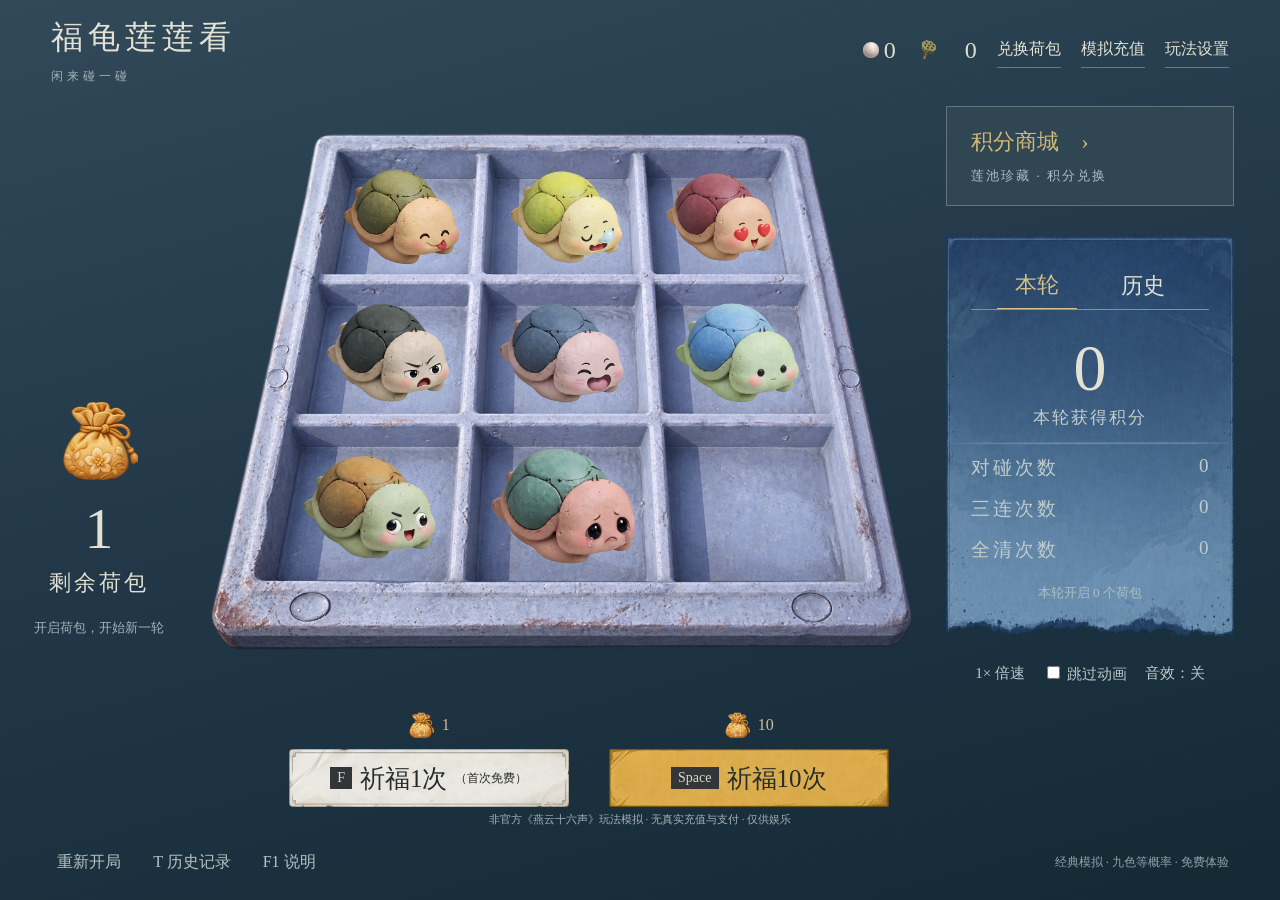
==== commit 49aa9c3e: "Show effective surprise odds after unique rewards are owned" ====
--- a/game.html
+++ b/game.html
@@ -1,4 +1,4 @@
-<!doctype html><html lang="zh-CN"><head><meta charset="UTF-8"><meta name="viewport" content="width=device-width,initial-scale=1,viewport-fit=cover"><meta name="theme-color" content="#182b38"><title>福龟莲莲看 · 免费模拟</title>  <script type="module" crossorigin src="./assets/game-C30THRR9.js"></script>
+<!doctype html><html lang="zh-CN"><head><meta charset="UTF-8"><meta name="viewport" content="width=device-width,initial-scale=1,viewport-fit=cover"><meta name="theme-color" content="#182b38"><title>福龟莲莲看 · 免费模拟</title>  <script type="module" crossorigin src="./assets/game-DEVzxmBW.js"></script>
   <link rel="modulepreload" crossorigin href="./assets/modulepreload-polyfill-B5Qt9EMX.js">
   <link rel="stylesheet" crossorigin href="./assets/game-DE4Na7fi.css">
 </head><body><div id="app"><header><div class="title">福龟莲莲看 <small>闲来碰一碰</small></div><div class="wallet"><span class="currency" title="长鸣珠"><span class="pearl-icon" role="img" aria-label="长鸣珠"></span><b id="pearls">0</b></span><span class="currency points-wallet" title="可用总积分"><span class="score-icon" role="img" aria-label="总积分"></span><b id="wallet-score">0</b></span><button id="exchange">兑换荷包</button><button id="topup">模拟充值</button><button id="settings">玩法设置</button></div></header><main><aside class="pouches"><img src="./assets-matte-v1/ui/pouch.png" alt="荷包"><strong id="bags">1</strong><span>剩余荷包</span><i id="bag-gain"></i><small id="queue"></small><button id="resume" hidden>继续本轮</button><p id="status" role="status">八龟就位，静候一碰</p></aside><div class="board-stage"><div id="game" aria-label="福龟九宫格"></div><div id="match-hint" aria-live="polite"><strong id="match-title"></strong><span id="match-detail"></span></div></div><aside class="right"><button class="shop" id="shop"><span>积分商城　›</span><small>莲池珍藏 · 积分兑换</small></button><section class="stats"><nav><button id="current" class="active">本轮</button><button id="total">历史</button></nav><strong id="score">0</strong><span class="score-caption">本轮「莲池乐」</span><i id="score-gain"></i><dl><dt>对碰次数</dt><dd id="pairs">0</dd><dt>三连次数</dt><dd id="triples">0</dd><dt>全清次数</dt><dd id="clears">0</dd></dl><small id="draws">已开启 0 个荷包</small></section><div class="playback"><button id="speed">1× 倍速</button><label><input id="skip" type="checkbox"> 跳过动画</label><button id="sound">音效：关</button></div></aside></main><section class="prayers"><div><span><img src="./assets-matte-v1/ui/pouch.png" alt="">1</span><button id="pray1"><kbd>F</kbd> 祈福1次<small id="first-free" hidden>（首次免费）</small></button></div><div><span><img src="./assets-matte-v1/ui/pouch.png" alt="">10</span><button id="pray10"><kbd>Space</kbd> 祈福10次</button></div></section><p class="game-disclaimer">非官方《燕云十六声》玩法模拟 · 无真实充值与支付 · 仅供娱乐</p><footer><button id="reset">重新开局</button><button id="history">T 历史记录</button><button id="help">F1 说明</button><span id="mode-label">经典模拟 · 九色等概率 · 免费体验</span></footer><div id="celebration" hidden role="dialog" aria-modal="true" aria-label="全部清除"><div class="clear-card"><small>九色齐聚 · 莲池同庆</small><h2>全部清除</h2><p>福龟 +5　积分 +60</p><span>9只福龟均不相同，触发全清</span><button id="celebrate-continue">Space　继续本轮</button></div></div></div><dialog id="dialog"><button id="close" aria-label="关闭">×</button><div id="dialog-body"></div></dialog></body></html>
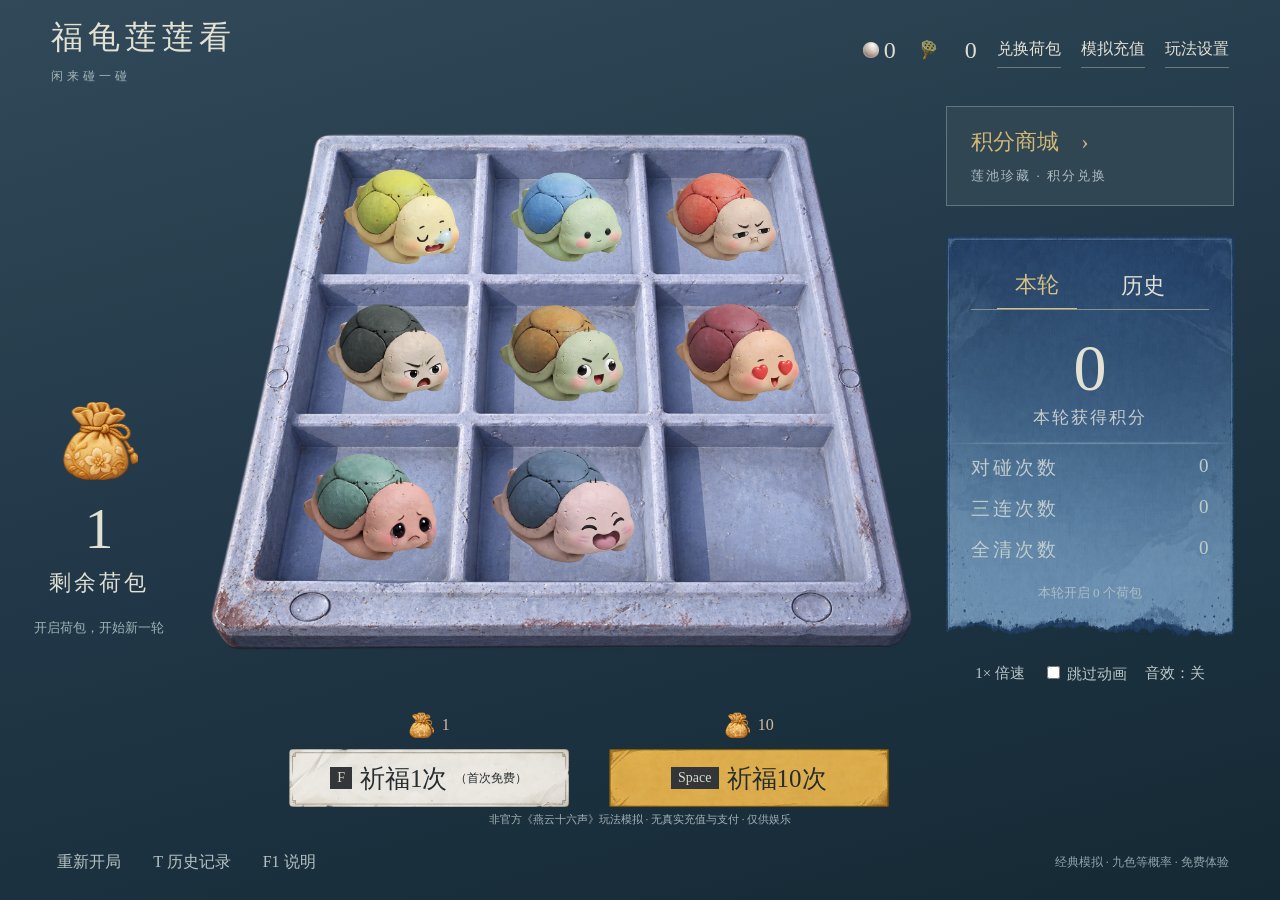
==== commit ff37acff: "Fix cached entry compatibility and add staged loading diagnostics with recoverable retries" ====
--- a/game.html
+++ b/game.html
@@ -1,4 +1,17 @@
-<!doctype html><html lang="zh-CN"><head><meta charset="UTF-8"><meta name="viewport" content="width=device-width,initial-scale=1,viewport-fit=cover"><meta name="theme-color" content="#182b38"><title>福龟莲莲看 · 免费模拟</title>  <script type="module" crossorigin src="./assets/game-DEVzxmBW.js"></script>
+<!doctype html><html lang="zh-CN"><head>
+  <script>/* Runs before module downloads so even a missing or incompatible bundle can report its error. */
+(function(){
+ var child=parent!==window,attempt=new URLSearchParams(location.search).get('_attempt');
+ function send(type,data){if(child){data.type=type;data.attempt=attempt;parent.postMessage(data,location.origin);}}
+ function fallback(message){var error=document.getElementById('loading-error'),retry=document.getElementById('retry-load'),copy=document.getElementById('copy-loading');var percent=document.getElementById('loading-percent'),bar=document.getElementById('load-progress');if(percent)percent.textContent='加载失败';if(bar)bar.hidden=true;if(error){error.hidden=false;error.textContent=message;}if(copy)copy.onclick=function(){if(navigator.clipboard)navigator.clipboard.writeText('福龟启动诊断\n'+message+'\n浏览器：'+navigator.userAgent).then(function(){copy.textContent='诊断信息已复制';},function(){copy.textContent='请长按错误信息复制';});};if(retry){retry.hidden=false;retry.onclick=function(){var url=new URL(location.href);url.searchParams.set('_reload',String(Date.now()));location.replace(url.href);};}}
+ window.addEventListener('error',function(e){var el=e.target,url=el&&(el.src||el.href),message=url?'启动资源无法加载：'+url:(e.message||'游戏启动发生错误');if(child)send('fugui-load-error',{stage:'startup',message:message,url:url||e.filename||'',line:e.lineno||0});else if(!window.__fuguiGameReady)fallback(message);},true);
+ window.addEventListener('unhandledrejection',function(e){var message=String(e.reason&&e.reason.message||e.reason||'未知异步错误').slice(0,300);if(child)send('fugui-load-error',{stage:'runtime',message:message});else if(!window.__fuguiGameReady)fallback(message);});
+ if(child){window.__fuguiBoot=true;send('fugui-stage',{stage:'program',message:'游戏页面已打开，正在下载游戏程序'});}
+ else setTimeout(function(){if(!window.__fuguiShellReady)fallback('启动脚本在15秒内未能运行。可能是脚本下载失败、旧页面缓存或浏览器不兼容。点击重新加载将获取最新页面。');},15000);
+})();
+</script>
+<meta charset="UTF-8"><meta name="viewport" content="width=device-width,initial-scale=1,viewport-fit=cover"><meta name="theme-color" content="#182b38"><title>福龟莲莲看 · 免费模拟</title>  <script type="module" crossorigin src="./assets/game-CfxcEwOZ.js"></script>
   <link rel="modulepreload" crossorigin href="./assets/modulepreload-polyfill-B5Qt9EMX.js">
+  <link rel="modulepreload" crossorigin href="./assets/phaser-Czz4FBZH.js">
   <link rel="stylesheet" crossorigin href="./assets/game-DE4Na7fi.css">
 </head><body><div id="app"><header><div class="title">福龟莲莲看 <small>闲来碰一碰</small></div><div class="wallet"><span class="currency" title="长鸣珠"><span class="pearl-icon" role="img" aria-label="长鸣珠"></span><b id="pearls">0</b></span><span class="currency points-wallet" title="可用总积分"><span class="score-icon" role="img" aria-label="总积分"></span><b id="wallet-score">0</b></span><button id="exchange">兑换荷包</button><button id="topup">模拟充值</button><button id="settings">玩法设置</button></div></header><main><aside class="pouches"><img src="./assets-matte-v1/ui/pouch.png" alt="荷包"><strong id="bags">1</strong><span>剩余荷包</span><i id="bag-gain"></i><small id="queue"></small><button id="resume" hidden>继续本轮</button><p id="status" role="status">八龟就位，静候一碰</p></aside><div class="board-stage"><div id="game" aria-label="福龟九宫格"></div><div id="match-hint" aria-live="polite"><strong id="match-title"></strong><span id="match-detail"></span></div></div><aside class="right"><button class="shop" id="shop"><span>积分商城　›</span><small>莲池珍藏 · 积分兑换</small></button><section class="stats"><nav><button id="current" class="active">本轮</button><button id="total">历史</button></nav><strong id="score">0</strong><span class="score-caption">本轮「莲池乐」</span><i id="score-gain"></i><dl><dt>对碰次数</dt><dd id="pairs">0</dd><dt>三连次数</dt><dd id="triples">0</dd><dt>全清次数</dt><dd id="clears">0</dd></dl><small id="draws">已开启 0 个荷包</small></section><div class="playback"><button id="speed">1× 倍速</button><label><input id="skip" type="checkbox"> 跳过动画</label><button id="sound">音效：关</button></div></aside></main><section class="prayers"><div><span><img src="./assets-matte-v1/ui/pouch.png" alt="">1</span><button id="pray1"><kbd>F</kbd> 祈福1次<small id="first-free" hidden>（首次免费）</small></button></div><div><span><img src="./assets-matte-v1/ui/pouch.png" alt="">10</span><button id="pray10"><kbd>Space</kbd> 祈福10次</button></div></section><p class="game-disclaimer">非官方《燕云十六声》玩法模拟 · 无真实充值与支付 · 仅供娱乐</p><footer><button id="reset">重新开局</button><button id="history">T 历史记录</button><button id="help">F1 说明</button><span id="mode-label">经典模拟 · 九色等概率 · 免费体验</span></footer><div id="celebration" hidden role="dialog" aria-modal="true" aria-label="全部清除"><div class="clear-card"><small>九色齐聚 · 莲池同庆</small><h2>全部清除</h2><p>福龟 +5　积分 +60</p><span>9只福龟均不相同，触发全清</span><button id="celebrate-continue">Space　继续本轮</button></div></div></div><dialog id="dialog"><button id="close" aria-label="关闭">×</button><div id="dialog-body"></div></dialog></body></html>
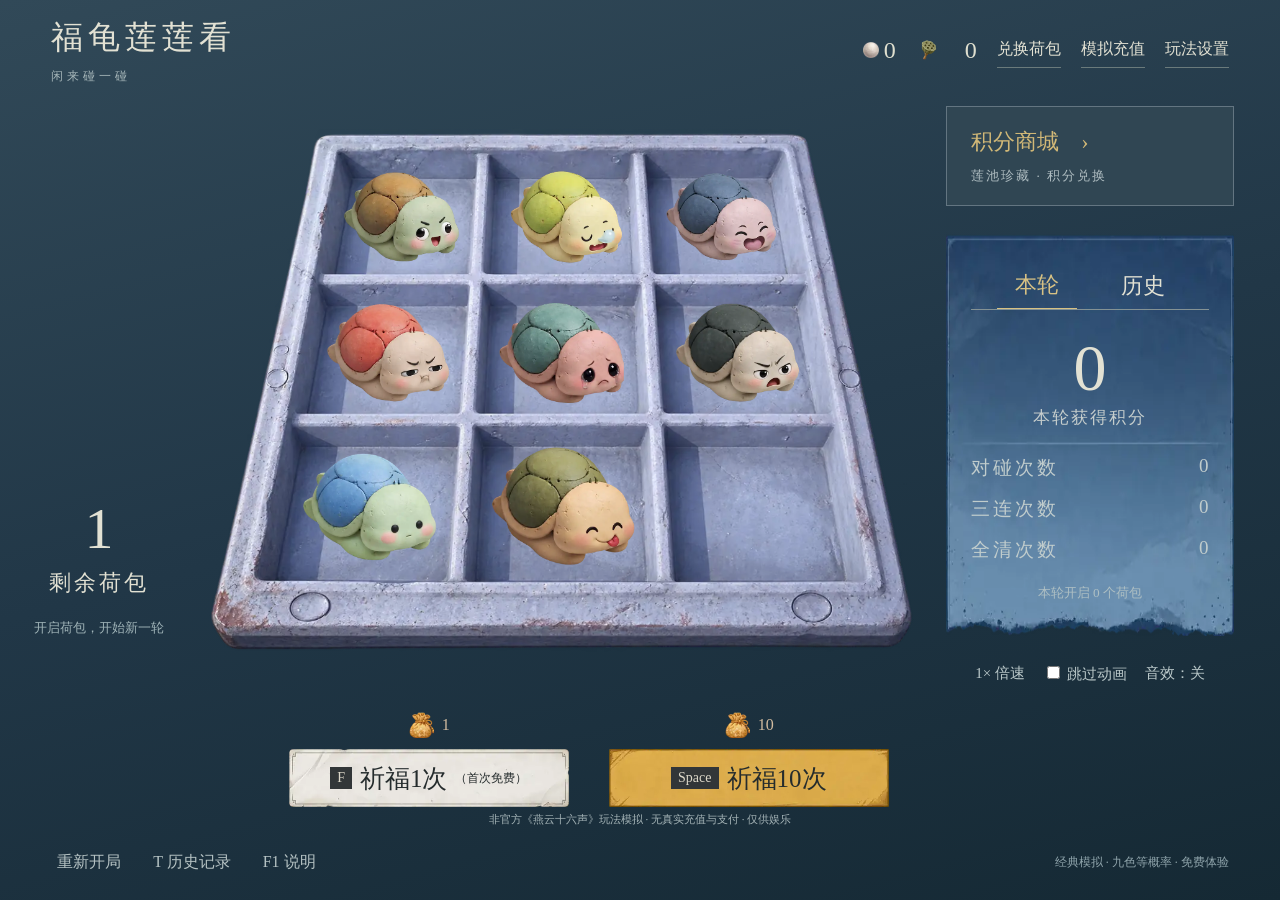
==== commit 288ee30f: "Reduce startup image downloads by 93 percent and remove the left pouch illustration" ====
--- a/game.html
+++ b/game.html
@@ -10,8 +10,8 @@
  else setTimeout(function(){if(!window.__fuguiShellReady)fallback('启动脚本在15秒内未能运行。可能是脚本下载失败、旧页面缓存或浏览器不兼容。点击重新加载将获取最新页面。');},15000);
 })();
 </script>
-<meta charset="UTF-8"><meta name="viewport" content="width=device-width,initial-scale=1,viewport-fit=cover"><meta name="theme-color" content="#182b38"><title>福龟莲莲看 · 免费模拟</title>  <script type="module" crossorigin src="./assets/game-CfxcEwOZ.js"></script>
+<meta charset="UTF-8"><meta name="viewport" content="width=device-width,initial-scale=1,viewport-fit=cover"><meta name="theme-color" content="#182b38"><title>福龟莲莲看 · 免费模拟</title>  <script type="module" crossorigin src="./assets/game-BzfqPYca.js"></script>
   <link rel="modulepreload" crossorigin href="./assets/modulepreload-polyfill-B5Qt9EMX.js">
   <link rel="modulepreload" crossorigin href="./assets/phaser-Czz4FBZH.js">
-  <link rel="stylesheet" crossorigin href="./assets/game-DE4Na7fi.css">
-</head><body><div id="app"><header><div class="title">福龟莲莲看 <small>闲来碰一碰</small></div><div class="wallet"><span class="currency" title="长鸣珠"><span class="pearl-icon" role="img" aria-label="长鸣珠"></span><b id="pearls">0</b></span><span class="currency points-wallet" title="可用总积分"><span class="score-icon" role="img" aria-label="总积分"></span><b id="wallet-score">0</b></span><button id="exchange">兑换荷包</button><button id="topup">模拟充值</button><button id="settings">玩法设置</button></div></header><main><aside class="pouches"><img src="./assets-matte-v1/ui/pouch.png" alt="荷包"><strong id="bags">1</strong><span>剩余荷包</span><i id="bag-gain"></i><small id="queue"></small><button id="resume" hidden>继续本轮</button><p id="status" role="status">八龟就位，静候一碰</p></aside><div class="board-stage"><div id="game" aria-label="福龟九宫格"></div><div id="match-hint" aria-live="polite"><strong id="match-title"></strong><span id="match-detail"></span></div></div><aside class="right"><button class="shop" id="shop"><span>积分商城　›</span><small>莲池珍藏 · 积分兑换</small></button><section class="stats"><nav><button id="current" class="active">本轮</button><button id="total">历史</button></nav><strong id="score">0</strong><span class="score-caption">本轮「莲池乐」</span><i id="score-gain"></i><dl><dt>对碰次数</dt><dd id="pairs">0</dd><dt>三连次数</dt><dd id="triples">0</dd><dt>全清次数</dt><dd id="clears">0</dd></dl><small id="draws">已开启 0 个荷包</small></section><div class="playback"><button id="speed">1× 倍速</button><label><input id="skip" type="checkbox"> 跳过动画</label><button id="sound">音效：关</button></div></aside></main><section class="prayers"><div><span><img src="./assets-matte-v1/ui/pouch.png" alt="">1</span><button id="pray1"><kbd>F</kbd> 祈福1次<small id="first-free" hidden>（首次免费）</small></button></div><div><span><img src="./assets-matte-v1/ui/pouch.png" alt="">10</span><button id="pray10"><kbd>Space</kbd> 祈福10次</button></div></section><p class="game-disclaimer">非官方《燕云十六声》玩法模拟 · 无真实充值与支付 · 仅供娱乐</p><footer><button id="reset">重新开局</button><button id="history">T 历史记录</button><button id="help">F1 说明</button><span id="mode-label">经典模拟 · 九色等概率 · 免费体验</span></footer><div id="celebration" hidden role="dialog" aria-modal="true" aria-label="全部清除"><div class="clear-card"><small>九色齐聚 · 莲池同庆</small><h2>全部清除</h2><p>福龟 +5　积分 +60</p><span>9只福龟均不相同，触发全清</span><button id="celebrate-continue">Space　继续本轮</button></div></div></div><dialog id="dialog"><button id="close" aria-label="关闭">×</button><div id="dialog-body"></div></dialog></body></html>
+  <link rel="stylesheet" crossorigin href="./assets/game-DdQ9rREG.css">
+</head><body><div id="app"><header><div class="title">福龟莲莲看 <small>闲来碰一碰</small></div><div class="wallet"><span class="currency" title="长鸣珠"><span class="pearl-icon" role="img" aria-label="长鸣珠"></span><b id="pearls">0</b></span><span class="currency points-wallet" title="可用总积分"><span class="score-icon" role="img" aria-label="总积分"></span><b id="wallet-score">0</b></span><button id="exchange">兑换荷包</button><button id="topup">模拟充值</button><button id="settings">玩法设置</button></div></header><main><aside class="pouches"><strong id="bags">1</strong><span>剩余荷包</span><i id="bag-gain"></i><small id="queue"></small><button id="resume" hidden>继续本轮</button><p id="status" role="status">八龟就位，静候一碰</p></aside><div class="board-stage"><div id="game" aria-label="福龟九宫格"></div><div id="match-hint" aria-live="polite"><strong id="match-title"></strong><span id="match-detail"></span></div></div><aside class="right"><button class="shop" id="shop"><span>积分商城　›</span><small>莲池珍藏 · 积分兑换</small></button><section class="stats"><nav><button id="current" class="active">本轮</button><button id="total">历史</button></nav><strong id="score">0</strong><span class="score-caption">本轮「莲池乐」</span><i id="score-gain"></i><dl><dt>对碰次数</dt><dd id="pairs">0</dd><dt>三连次数</dt><dd id="triples">0</dd><dt>全清次数</dt><dd id="clears">0</dd></dl><small id="draws">已开启 0 个荷包</small></section><div class="playback"><button id="speed">1× 倍速</button><label><input id="skip" type="checkbox"> 跳过动画</label><button id="sound">音效：关</button></div></aside></main><section class="prayers"><div><span><img src="./assets-web-v2/ui/pouch.webp" alt="">1</span><button id="pray1"><kbd>F</kbd> 祈福1次<small id="first-free" hidden>（首次免费）</small></button></div><div><span><img src="./assets-web-v2/ui/pouch.webp" alt="">10</span><button id="pray10"><kbd>Space</kbd> 祈福10次</button></div></section><p class="game-disclaimer">非官方《燕云十六声》玩法模拟 · 无真实充值与支付 · 仅供娱乐</p><footer><button id="reset">重新开局</button><button id="history">T 历史记录</button><button id="help">F1 说明</button><span id="mode-label">经典模拟 · 九色等概率 · 免费体验</span></footer><div id="celebration" hidden role="dialog" aria-modal="true" aria-label="全部清除"><div class="clear-card"><small>九色齐聚 · 莲池同庆</small><h2>全部清除</h2><p>福龟 +5　积分 +60</p><span>9只福龟均不相同，触发全清</span><button id="celebrate-continue">Space　继续本轮</button></div></div></div><dialog id="dialog"><button id="close" aria-label="关闭">×</button><div id="dialog-body"></div></dialog></body></html>
--- a/assets/game-DdQ9rREG.css
+++ b/assets/game-DdQ9rREG.css
@@ -0,0 +1 @@
+:root{font-family:KaiTi,STKaiti,Microsoft YaHei,serif;color:#e2e1d3;background:#172834;font-synthesis:none}*{box-sizing:border-box}body{margin:0;min-width:720px}button,input,select{font:inherit}button{color:inherit;cursor:pointer;border:0;background:none}button:disabled{opacity:.45;cursor:default}button:focus-visible{outline:2px solid #cbb47c;outline-offset:4px}button:hover:enabled{color:#d6bf83}#app{min-height:100vh;max-width:2000px;margin:auto;background:linear-gradient(165deg,#314958,#213747,#152934);overflow:hidden}header{height:100px;padding:25px 4%;display:flex;align-items:center;justify-content:space-between}.title{font-size:32px;letter-spacing:5px}.title small{display:block;font-size:12px;letter-spacing:4px;color:#a5b5b8;margin-top:8px}.wallet{display:flex;align-items:center;gap:22px;font-size:16px}.wallet span{color:#c7c5ae}.wallet b{font-size:24px;font-weight:400;margin-left:12px}.wallet button{border-bottom:1px solid #6a7a7b;padding:7px 0}main{display:grid;grid-template-columns:15% 60% 25%;align-items:center;max-height:calc(100vh - 260px);min-height:400px;padding:0 3% 0 0}#game{width:100%;aspect-ratio:4/3;position:relative}#game canvas{display:block}.pouches{text-align:center;position:relative;padding-left:15px;align-self:end;margin-bottom:30px}.pouches img{width:100px;height:100px;object-fit:contain;display:block;margin:auto}.pouches strong{display:block;font-size:68px;font-weight:400;line-height:1.1}.pouches>span{font-size:24px;letter-spacing:4px}.pouches p{font-size:14px;color:#a0b4b8;line-height:1.8;max-width:175px;margin:18px auto}.right{padding:0 8px 0 15px}.shop{width:100%;text-align:left;padding:20px 24px;background:#304653;border:1px solid #637581;margin-bottom:28px}.shop span{display:block;color:#d1b877;font-size:22px}.shop small{display:block;color:#aebcc0;margin-top:10px;letter-spacing:2px}.stats{position:relative;background:#3c5763 url(../assets-web-v2/ui/panel.webp) center/100% 100%;padding:28px 25px 34px;text-align:center;min-height:320px}.stats nav{display:flex;justify-content:space-evenly;margin-bottom:20px;border-bottom:1px solid #849294}.stats nav button{font-size:22px;padding:8px 18px}.stats nav .active{color:#d7c184;border-bottom:1px solid #d7c184}.stats>strong{font-weight:400;font-size:66px;display:block}.score-caption{display:block;font-size:17px;color:#c5cdcc;letter-spacing:2px}.stats dl{display:grid;grid-template-columns:1fr auto;text-align:left;gap:15px;margin:26px 0 20px;color:#c0cccc;font-size:19px}.stats dd{margin:0}.stats dt{letter-spacing:3px}.stats small{color:#aebfc3}.playback{display:flex;align-items:center;justify-content:center;flex-wrap:wrap;gap:12px;margin-top:22px;color:#bac8c9;font-size:15px}.playback button{padding:6px}.playback input{accent-color:#c5ad75}.prayers{display:flex;justify-content:center;gap:40px;position:relative;padding:0 20% 0 12%;margin-top:8px}.prayers>div{width:280px}.prayers span{display:flex;justify-content:center;align-items:center;height:35px;gap:8px;color:#d2bca0}.prayers span img{height:34px;width:34px;object-fit:contain}.prayers button{width:100%;height:68px;background:url(../assets-web-v2/ui/button-ivory.webp) center/100% 100%;color:#252c2d;font-size:25px}.prayers>div:nth-child(2) button{background-image:url(../assets-web-v2/ui/button-gold.webp)}.prayers button:hover:enabled{color:#111;transform:translateY(-1px)}.prayers button:active:enabled{transform:translateY(2px)}kbd{font:14px Georgia,serif;padding:3px 7px;background:#323638;color:#ddd8c9;margin-right:6px}footer{display:flex;align-items:center;gap:20px;padding:24px 4%;font-size:16px;color:#b5c2c3}footer span{margin-left:auto;font-size:12px;color:#8fa4ab}dialog{background:#293e4a;color:#e0e1d7;border:1px solid #74848a;width:min(700px,90vw);max-height:82vh;padding:32px;line-height:1.8}dialog::backdrop{background:#0c1926b8}dialog h2{font-weight:400;color:#d6c08b;margin:0 0 18px}dialog p{color:#b8c8cb}dialog button:not(#close){background:#435b64;border:1px solid #7c8b89;padding:10px 18px;margin:5px}#close{position:absolute;right:12px;top:4px;font-size:30px}.choices{display:flex;flex-wrap:wrap;gap:12px}.records{max-height:45vh;overflow:auto}.records p{border-bottom:1px solid #465c66;font-size:14px;padding:5px}dialog label{display:block;margin:16px 0}dialog input,dialog select{background:#233540;border:1px solid #758482;color:#e7e5d7;padding:8px}.collection{display:grid;grid-template-columns:repeat(3,1fr)}.collection button{display:flex;flex-direction:column;align-items:center;font-size:13px}.collection img{width:130px;height:120px;object-fit:contain}i{font-style:normal;pointer-events:none;opacity:0;position:absolute;color:#e2c780;font-size:27px;left:60%;top:36%}.float{animation:gain .7s ease-out}@keyframes gain{0%{opacity:1;transform:translateY(0)}to{opacity:0;transform:translateY(-26px)}}@media(min-width:1500px){main{max-height:calc(100vh - 270px)}.stats{min-height:400px;padding:35px}.stats dl{gap:22px}.stats>strong{font-size:80px}}@media(max-height:720px){header{height:70px;padding-top:12px;padding-bottom:12px}.title{font-size:24px}main{min-height:280px;max-height:calc(100vh - 210px)}.right{transform:scale(.85);transform-origin:center right}.pouches strong{font-size:45px}.pouches img{width:65px;height:65px}.prayers button{height:48px;font-size:20px}.prayers{margin-top:0}footer{padding:12px 4%}.stats{min-height:250px;padding:12px 20px}.stats nav{margin-bottom:4px}.stats>strong{font-size:48px}.stats dl{margin:16px 0;gap:10px}.shop{margin-bottom:12px;padding:12px 20px}.playback{margin-top:8px}.pouches{margin-bottom:0}}@media(orientation:portrait){body{min-width:720px}#app{min-height:600px}main{min-height:350px;max-height:none}.wallet{gap:10px;font-size:13px}footer span{display:none}}main{height:calc(100vh - 260px);min-height:350px}#game{height:100%;min-height:0;aspect-ratio:auto}@media(max-height:720px){main{height:calc(100vh - 210px);min-height:260px}}@media(orientation:portrait){main{height:400px}}@media(max-height:600px)and (orientation:landscape){#app{height:100svh;min-height:0;display:flex;flex-direction:column}header{height:50px;flex:none;padding:8px 4%}.title{font-size:21px}.title small{font-size:9px;margin-top:3px}.wallet{font-size:12px;gap:14px}.wallet b{font-size:19px}main{flex:1;height:0;min-height:0;max-height:none;grid-template-columns:15% 60% 25%}.right{transform:none;padding-left:5px}.shop{padding:6px 10px;margin-bottom:7px}.shop span{font-size:15px}.shop small{font-size:9px;letter-spacing:0;margin-top:3px}.stats{min-height:0;padding:7px 12px 10px}.stats nav{margin:0}.stats nav button{font-size:14px;white-space:nowrap;padding:3px 9px}.stats>strong{font-size:32px;line-height:1.2}.score-caption{font-size:11px;letter-spacing:0}.stats dl{font-size:12px;gap:5px;margin:8px 0}.stats dt{letter-spacing:1px}.stats small{font-size:9px}.playback{font-size:10px;gap:4px;margin-top:4px}.playback button{padding:2px}.pouches{align-self:center;padding-left:5px}.pouches img{width:45px;height:45px}.pouches strong{font-size:37px}.pouches>span{font-size:15px;letter-spacing:2px}.pouches p{font-size:10px;margin:7px auto;max-width:110px}.prayers{height:67px;flex:none;gap:25px;padding:0 20% 0 15%}.prayers>div{width:200px}.prayers span{height:24px;font-size:12px}.prayers span img{height:23px;width:23px}.prayers button{height:38px;font-size:17px}footer{height:30px;flex:none;font-size:11px;padding:6px 4%}footer span{font-size:9px}kbd{font-size:10px}}:root{--panel-ink:rgba(35,57,69,.86);--quiet-gold:#c9b67f;--number-font:"KaiTi","STKaiti","Microsoft YaHei",serif}strong,b,.product-price{font-family:var(--number-font);font-weight:400;font-variant-numeric:tabular-nums}.wallet{gap:20px}.wallet .currency{display:inline-flex;align-items:center;gap:10px;white-space:nowrap;font-size:18px;color:#dfdfcf}.wallet b{font-family:inherit;font-size:24px;line-height:1;margin:0;min-width:28px;text-align:right}.wallet .points-wallet>span{font-size:17px;color:#bbc7c6}.pearl-icon{width:30px;height:30px;display:inline-block;background:url(../assets-web-v2/ui/pearl.webp) center/259% 259% no-repeat}.pouches{align-self:end;margin-bottom:35px;padding:0 8px 0 20px;display:flex;flex-direction:column;align-items:center;gap:10px}.pouches>img{width:80px;height:80px;object-fit:cover;object-position:center;clip-path:circle(49%);margin:0;transform:none;content:url(../assets-web-v2/ui/pouch.webp);background:none}.pouches>img{width:0;height:0;visibility:hidden}.pouches strong{font-size:58px;line-height:1}.pouches>span{font-size:22px;letter-spacing:3px}.pouches #queue{font-size:13px;color:#a8babd}.pouches p{margin:0 auto;font-size:13px;line-height:1.6;min-height:42px}.pouches i{top:40%;left:69%}.board-stage{width:100%;height:100%;min-height:0;position:relative}#game{width:100%;height:100%}.stats{background-color:transparent;background-position:center;background-size:117.4% 121.4%;background-repeat:no-repeat;overflow:hidden;border:none}.stats>strong{font-family:var(--number-font)}.prayers button{background-repeat:no-repeat;background-size:108.1% 225.3%;background-position:50% 50%;display:flex;align-items:center;justify-content:center;gap:8px;height:58px}.prayers>div:nth-child(2) button{background-size:113.2% 195.7%}.prayers kbd{margin:0}.prayers span{margin-bottom:7px}.prayers span img{object-fit:cover;object-position:center;width:32px;height:32px;background:none;visibility:hidden}.prayers span:before{content:"";width:26px;height:26px;background:url(../assets-web-v2/ui/pouch.webp) center/204% 199% no-repeat;display:block}.prayers span img{display:none}.prayers{margin-top:12px}.float{animation:gain .65s ease-out}i{font-family:var(--number-font);font-size:24px}#match-hint{position:absolute;z-index:5;top:0;left:50%;transform:translate(-50%,-8px);min-width:260px;pointer-events:none;text-align:center;opacity:0;padding:13px 34px 16px;isolation:isolate;color:#dfd2aa;transition:opacity .12s,transform .12s}#match-hint:before{content:"";position:absolute;top:0;right:0;bottom:0;left:0;z-index:-1;background:#1b2d37c9;clip-path:polygon(8% 0,92% 0,100% 50%,92% 100%,8% 100%,0 50%);border-block:1px solid #8f855d}#match-hint.show{opacity:1;transform:translate(-50%)}#match-hint strong{font-size:35px;display:block;letter-spacing:8px}#match-hint span{display:block;font-size:15px;white-space:nowrap;margin-top:4px}#celebration[hidden]{display:none}#celebration{position:fixed;top:0;right:0;bottom:0;left:0;z-index:40;display:grid;place-items:center;background:#0c1922a3}.clear-card{text-align:center;position:relative;width:min(700px,85vw);padding:45px 20px;isolation:isolate;animation:arrival .18s ease-out}.clear-card:before{content:"";position:absolute;top:0;right:0;bottom:0;left:0;z-index:-1;background:#373d32a6;border-block:1px solid #a49462;clip-path:polygon(4% 0,96% 0,100% 50%,96% 100%,4% 100%,0 50%)}.clear-card h2{font-size:76px;letter-spacing:12px;font-weight:400;color:#e3d5a4;margin:20px 0}.clear-card small{letter-spacing:5px;color:#bbb48c}.clear-card p{font-size:25px;color:#dfc895}.clear-card>span{display:block;font-size:17px;color:#c4c9b6}.clear-card button{display:block;margin:30px auto 0;padding:10px 30px;border-bottom:1px solid #a99d76;font-size:18px}dialog.settlement-dialog{width:min(850px,90vw);background:#243a48f0;padding:48px;border:1px solid #82908c}.settlement{text-align:center}.settlement h2{letter-spacing:5px;font-size:29px}.settlement .eyebrow{color:#bdb28a;letter-spacing:8px;font-size:14px}.result-grid{display:flex;justify-content:center;gap:0;margin:45px 0 30px}.result-grid>div{padding:0 32px;border-left:1px solid #6f8085;min-width:100px}.result-grid>div:first-child{border:0}.result-grid small{font-size:19px;color:#b8c8c9;display:block}.result-grid strong{display:block;font-size:70px;line-height:1.3;color:#dfdfd0}.result-grid .result-score strong{color:#dfc387}.settlement p{font-size:16px}.settlement #summary-ok{background:none;border:0;border-bottom:1px solid #89948a;margin-top:20px;min-width:180px}dialog.shop-dialog{width:min(1320px,96vw);height:min(820px,92vh);max-height:94vh;padding:30px 36px;background:#1c2b32;border:1px solid #5b6c6d;overflow:hidden}.store{height:100%;display:flex;flex-direction:column}.store-header{display:flex;justify-content:space-between;align-items:center;gap:20px;padding:0 20px 12px 0;border-bottom:1px solid #485a5c}.store-header h2{font-size:24px;margin:0}.store-header span{font-size:17px;white-space:nowrap;color:#b1bdb8}.store-header b{font-size:25px;color:#e0d3ab;margin-left:10px}.store-layout{display:grid;grid-template-columns:48% 52%;min-height:0;flex:1;padding-top:18px}.store-catalog{overflow:auto;padding-right:18px}.store-label{font-size:14px;letter-spacing:4px;margin:0 0 14px!important;color:#a4b5b5}.product-grid{display:grid;grid-template-columns:repeat(3,minmax(0,1fr));gap:10px}.store button.product{margin:0;border:1px solid #566875;padding:12px 10px 10px;position:relative;display:flex;flex-direction:column;align-items:stretch;min-height:170px;text-align:left;background:#273844;color:#ccd2cc;overflow:hidden;isolation:isolate}.product.featured{grid-column:1/-1;min-height:150px!important;flex-direction:row!important;align-items:center!important;background:#454538!important;border-color:#a39564!important}.product-art{display:grid;place-items:center;height:95px;flex:1;border:1px dashed #586976;min-height:55px;margin-bottom:8px;color:#7f9197;font-size:12px;letter-spacing:2px}.featured .product-art{order:3;flex:1;align-self:stretch;height:115px;margin:0 10px 0 24px}.product-name{font-size:17px;line-height:1.5}.product-price{font-size:24px;text-align:center;color:#e0dfcb}.featured .product-name{width:120px;font-size:24px;margin-left:8px}.featured .product-price{font-size:31px}.product.selected{outline:1px solid #d9d8bf;outline-offset:-3px}.product.owned:after{content:"";position:absolute;top:0;right:0;bottom:0;left:0;background:#050d146e;pointer-events:none;z-index:1}.owned-tag{position:absolute;left:0;top:0;background:#5c7569;color:#eeebcf;padding:2px 10px;font-size:13px;z-index:2}.ultimate-tag{position:absolute;left:0;top:0;font-size:12px;color:#e0c47d;background:#665e3c;padding:1px 12px}.store-preview{position:relative;border-left:1px solid #4c6065;margin-left:10px;padding:10px 25px;display:flex;flex-direction:column;min-height:0}.store-description small{color:#9caaac;font-size:13px}.store-description h3{font-size:32px;font-weight:400;letter-spacing:4px;margin:8px 0}.store-description p{font-size:13px;color:#8ea2a8}.shop-mascot{width:100%;flex:1;min-height:0;object-fit:contain}.purchase{display:grid;grid-template-columns:1fr auto;align-items:center;gap:12px;border-top:1px solid #506468;padding-top:12px}.purchase span{font-size:22px;color:#d1c499}.purchase small{grid-column:1/-1;color:#95a8ad;font-size:12px}.purchase button{min-width:140px}.purchase button:disabled{opacity:.5}@keyframes arrival{0%{opacity:0;transform:translateY(9px)}to{opacity:1;transform:none}}@media(max-height:720px){.wallet{gap:14px}.wallet .currency{font-size:15px}.wallet b{font-size:20px}.pearl-icon{width:25px;height:25px}.pouches{margin-bottom:5px;gap:7px}.pouches strong{font-size:43px}.pouches>span{font-size:18px}.pouches #queue{font-size:11px}.prayers button{height:47px}.stats{background-size:117.4% 121.4%}}@media(max-height:600px)and (orientation:landscape){.wallet{gap:13px}.wallet .currency{font-size:12px;gap:6px}.wallet b{font-size:18px;min-width:20px}.wallet .points-wallet>span{font-size:12px}.pearl-icon{width:22px;height:22px}.pouches{align-self:center;gap:5px;margin-bottom:0}.pouches strong{font-size:34px}.pouches>span{font-size:15px}.pouches #queue{font-size:10px}.pouches p{font-size:10px;min-height:30px}.prayers{margin-top:0}.prayers button{height:35px}.prayers span{margin:0}.prayers span:before{width:20px;height:20px}.prayers span{height:27px}#match-hint{padding:6px 22px 8px;min-width:180px;top:-2px}#match-hint strong{font-size:23px;letter-spacing:4px}#match-hint span{font-size:11px}.clear-card{padding:18px 20px}.clear-card h2{font-size:47px;margin:10px 0}.clear-card p{font-size:18px;margin:12px}.clear-card>span{font-size:13px}.clear-card button{margin-top:18px;font-size:14px}dialog.settlement-dialog{padding:20px}.settlement h2{font-size:22px}.result-grid{margin:20px 0}.result-grid strong{font-size:42px}.result-grid small{font-size:15px}.result-grid>div{padding:0 20px}.settlement .eyebrow{margin:0}.settlement #summary-ok{margin-top:0}.settlement p{margin:10px 0}dialog.shop-dialog{padding:14px 22px;height:95vh;max-height:95vh}.store-header h2{font-size:18px}.store-header{padding-bottom:8px}.store-header span{font-size:12px}.store-header b{font-size:19px}.store-layout{padding-top:10px;grid-template-columns:51% 49%}.product-grid{gap:7px}.store button.product{min-height:120px;padding:7px}.product-art{height:55px;min-height:40px;font-size:9px}.product-name{font-size:13px}.product-price{font-size:18px}.product.featured{min-height:95px!important}.featured .product-art{height:70px}.featured .product-name{font-size:18px}.featured .product-price{font-size:22px}.store-description h3{font-size:23px}.store-description p{font-size:10px;margin:6px 0}.store-preview{padding:4px 14px}.purchase{gap:5px;padding-top:7px}.purchase span{font-size:16px}.purchase button{min-width:100px;padding:6px!important;font-size:13px}.purchase small{font-size:10px}.store-label{font-size:11px;margin-bottom:8px!important}.owned-tag{font-size:10px;padding:1px 5px}}:root{--number-font:"Times New Roman","KaiTi",serif}.wallet b{font-family:var(--number-font)}#dialog.shop-dialog #dialog-body{height:100%;min-height:0;overflow:hidden}#dialog.shop-dialog button.product{margin:0;border:1px solid #566875;padding:12px 10px 10px;position:relative;display:flex;flex-direction:column;align-items:stretch;min-height:170px;text-align:left;background:#273844;color:#ccd2cc;overflow:hidden;isolation:isolate}#dialog.shop-dialog .product-grid{padding:3px}#dialog.shop-dialog .store-header{flex:none}#dialog.shop-dialog button.product.featured{flex-direction:row;align-items:center;border-color:#a39564;background:#454538}#dialog.shop-dialog .product.owned:after{background:#050d146e}#dialog.shop-dialog .product.selected{outline:1px solid #d9d8bf;outline-offset:-3px}@media(max-height:600px)and (orientation:landscape){#dialog.shop-dialog button.product{min-height:120px;padding:7px}}#dialog.shop-dialog .store-header{padding-right:40px}.product-art img{width:100%;height:100%;min-height:0;object-fit:contain}.wallet .pearl-icon{width:24px;height:24px}.score-icon{display:inline-block;width:23px;height:23px;flex:none;background:url(../assets-web-v2/ui/score-icon.webp) center/contain no-repeat;vertical-align:middle}.store-balance{display:inline-flex;align-items:center;gap:8px;white-space:nowrap}.store-tools{display:flex;align-items:center;gap:18px}.store-tools button{font-size:14px!important;padding:5px 12px!important;background:none!important;border-color:#617779!important}.store-preview .store-description button{background:none!important;padding:3px 10px!important;font-size:13px;color:#aebcba;border-color:#576e73!important}#dialog.shop-dialog .product-grid{gap:8px;grid-template-columns:repeat(3,minmax(0,1fr))}#dialog.shop-dialog .store-layout{grid-template-columns:40% 60%}#dialog.shop-dialog button.product{min-height:126px;padding:8px}#dialog.shop-dialog .product-art{height:64px;min-height:40px;margin-bottom:5px}#dialog.shop-dialog .product-name{font-size:15px}#dialog.shop-dialog .product-price{font-size:21px}#dialog.shop-dialog button.product.featured{min-height:110px!important}#dialog.shop-dialog .featured .product-art{height:80px}#dialog.shop-dialog .featured .product-name{font-size:21px;width:100px}#dialog.shop-dialog .featured .product-price{font-size:25px}.quantity-controls{display:flex;align-items:center;justify-content:center;gap:5px;margin:15px 0 24px}.quantity-controls button{margin:0!important;padding:8px 12px!important;min-width:42px}.quantity-controls input{width:100px;text-align:center;font-family:Times New Roman,serif;font-size:24px}.quantity-label{margin-bottom:0}.exchange-presets{display:flex;gap:8px}.exchange-balances,.exchange-quote{display:flex;flex-wrap:wrap;gap:18px;justify-content:space-between;padding:12px 0;color:#bdc9c7}.exchange-quote{border-block:1px solid #50646a}.exchange-quote b{font-family:Times New Roman,serif;color:#e0cc95;font-size:23px}.exchange-actions{display:flex;gap:10px}.check-label{display:flex!important;align-items:center;gap:9px;font-size:15px}.check-label input{width:auto;accent-color:#bfad77}.exchange-balances b{color:#e0d3b1}.shop-editor{height:100%;display:flex;flex-direction:column;min-height:0;overflow:auto}.editor-heading{display:flex;align-items:center;justify-content:space-between;flex:none;padding-right:35px}.editor-heading h2{margin:0}.shop-editor form{display:grid;grid-template-columns:40% 60%;flex:1;min-height:0;gap:20px;padding-top:22px}.editor-preview{border:1px dashed #597078;display:grid;place-items:center;color:#879da3;min-height:180px;max-height:470px}.editor-preview img{width:100%;height:100%;object-fit:contain;max-height:460px}.editor-fields{overflow:auto;padding:0 25px 10px 0}.editor-fields label{margin:7px 0 12px;font-size:14px}.editor-fields input:not([type=checkbox]){display:block;width:100%;margin-top:5px}.editor-fields input[type=file]{font-size:12px}.editor-actions{display:flex;gap:10px}.editor-actions #delete-product{color:#dbb4a6}.editor-fields #editor-status{min-height:24px;margin:8px 0;color:#d4c28e}.shop-editor #remove-image{font-size:13px;background:none!important}.editor-preview [hidden]{display:none!important}@media(max-height:600px)and (orientation:landscape){.wallet .pearl-icon,.score-icon{width:18px;height:18px}.store-tools{gap:8px}.store-tools button{font-size:11px!important;padding:4px 6px!important}#dialog.shop-dialog .store-header{padding-right:28px}.store-header h2{font-size:15px}#dialog.shop-dialog .store-layout{grid-template-columns:44% 56%}#dialog.shop-dialog button.product{min-height:100px;padding:6px}#dialog.shop-dialog .product-art{height:43px;min-height:30px}#dialog.shop-dialog .product-name{font-size:12px}#dialog.shop-dialog .product-price{font-size:17px}#dialog.shop-dialog button.product.featured{min-height:83px!important}#dialog.shop-dialog .featured .product-art{height:54px}#dialog.shop-dialog .featured .product-name{font-size:16px;width:76px}#dialog.shop-dialog .featured .product-price{font-size:20px}.quantity-controls{margin:8px 0;gap:4px}.quantity-controls button{padding:5px 9px!important;min-width:35px;font-size:13px}.quantity-controls input{font-size:19px;width:80px;padding:5px}.exchange-balances,.exchange-quote{padding:7px 0;font-size:13px;gap:10px}#dialog:has(#exchange-quantity){padding:18px 25px}#dialog:has(#exchange-quantity) h2{font-size:20px;margin-bottom:5px}#dialog:has(#exchange-quantity) p{font-size:12px;margin:5px 0}.exchange-presets button{padding:4px 12px!important;font-size:13px}.exchange-actions button{font-size:13px;padding:6px 13px!important}.check-label{font-size:12px}.shop-editor form{padding-top:8px;gap:12px}.editor-heading h2{font-size:19px}.editor-fields label{font-size:12px;margin:0 0 7px}.editor-fields input:not([type=checkbox]){padding:5px;margin-top:2px}.editor-preview{min-height:140px}.editor-fields{padding-right:10px}.editor-actions button{font-size:12px;padding:5px 10px!important}}#dialog.shop-dialog .featured .product-name{flex:0 0 130px;width:130px;max-width:35%;white-space:nowrap;overflow:hidden;text-overflow:ellipsis}@media(max-height:600px)and (orientation:landscape){#dialog.shop-dialog .featured .product-name{flex-basis:95px;width:95px;font-size:15px}}.wallet .pearl-icon{width:19px;height:19px}.wallet .score-icon{width:23px;height:23px}#dialog #buy,#dialog #exchange-confirm,#dialog .gold-button{background:url(../assets-web-v2/ui/button-gold.webp) center/113.2% 195.7% no-repeat;border:0;color:#292b25;padding:11px 24px;min-height:43px;box-shadow:none}#dialog.shop-dialog{width:min(1190px,91vw);height:min(750px,86vh);max-height:88vh;padding:26px 30px}#dialog.shop-dialog #close{font-size:24px;width:28px;height:28px;line-height:1;top:12px;right:12px}#dialog.shop-dialog .store-header{padding-right:34px}#dialog.settlement-dialog{width:min(650px,86vw);padding:37px 30px 32px;border:0;background:transparent;box-shadow:none;isolation:isolate;overflow:visible;cursor:pointer}#dialog.settlement-dialog::backdrop{background:#08141c45}#dialog.settlement-dialog:before{content:"";position:absolute;top:-28px;right:-45px;bottom:-28px;left:-45px;z-index:-1;pointer-events:none;background:radial-gradient(ellipse at 50% 46%,rgba(64,96,109,.78) 0%,rgba(45,76,92,.64) 42%,rgba(35,63,78,.28) 67%,transparent 78%)}#dialog.settlement-dialog #close{display:none}.settlement .eyebrow{margin:0 0 12px;letter-spacing:5px}.settlement h2{font-size:25px;margin-bottom:16px;letter-spacing:4px}.settlement .result-grid{margin:28px 0 22px}.result-grid>div{padding:0 24px;min-width:80px;border-left-color:#bcccc745}.settlement .result-grid strong{font-size:55px}.settlement .result-grid small{font-size:16px}#dialog .settlement #summary-ok{font-size:13px;background:none;border:0;color:#bac7c5;margin:8px 0 0;padding:4px 12px;min-width:0}.settlement>p{font-size:14px}#dialog.exchange-dialog{width:min(560px,88vw);padding:26px 28px;line-height:1.6}#dialog.exchange-dialog h2{font-size:23px;margin:0 0 12px}#dialog.exchange-dialog p{font-size:13px;margin:8px 0}#dialog.exchange-dialog .exchange-balances{font-size:13px;padding:8px 0;gap:8px}#dialog.exchange-dialog .exchange-presets{gap:7px;margin:4px 0 13px}#dialog.exchange-dialog .exchange-presets button{padding:4px 13px;min-height:0;margin:0;font-size:13px;border-color:#53676c;background:#354d59}#dialog.exchange-dialog .quantity-label{font-size:13px;margin:4px 0}#dialog.exchange-dialog .quantity-controls{gap:5px;margin:5px 0 16px}#dialog.exchange-dialog .quantity-controls button{background:none;border:0;box-shadow:none;padding:3px 8px;min-width:28px;min-height:32px;font-family:Georgia,serif;font-size:26px;color:#c5cbbd}#dialog.exchange-dialog .quantity-controls [data-step=min],#dialog.exchange-dialog .quantity-controls [data-step=max]{font-size:12px;padding:3px 6px}#dialog.exchange-dialog .quantity-controls input{width:72px;padding:3px 6px;height:34px;font-size:22px;border:0;border-bottom:1px solid #81918c;background:transparent}#dialog.exchange-dialog .exchange-quote{gap:8px;padding:10px 0;font-size:12px}#dialog.exchange-dialog .exchange-quote b{font-size:20px}#dialog.exchange-dialog .check-label{font-size:12px;margin:12px 0 7px;line-height:1.5}#dialog.exchange-dialog .exchange-actions{gap:14px;margin-top:12px;align-items:center}#dialog.exchange-dialog #exchange-confirm{font-size:16px;min-width:160px;margin:0}#dialog.exchange-dialog #exchange-topup{font-size:12px;background:none;border:0;border-bottom:1px solid #70817f;padding:5px;margin:0}.topup-panel h2{font-size:24px;margin-bottom:12px}.topup-panel p{font-size:14px}.topup-presets{display:flex;gap:9px}.topup-presets button{padding:5px 17px!important;min-height:0;font-size:14px}.topup-panel label{font-size:14px;margin:14px 0 5px}.amount-row{display:flex;align-items:center;justify-content:center;gap:6px}.amount-row input{width:100px;text-align:center;font-size:23px;padding:5px}.amount-row button{border:0!important;background:none!important;font-family:Georgia,serif;font-size:25px;padding:3px 8px!important}.topup-panel .topup-preview{text-align:center;font-size:17px;margin:15px 0}.topup-preview b{font-size:25px;color:#d5bd7e}.topup-panel small{color:#a3b7bb}.topup-panel #topup-confirm{display:block;margin:14px auto 0;min-width:200px}.topup-panel #topup-notice{font-size:12px;min-height:16px}.topup-panel{max-width:430px;margin:auto}#dialog:has(.topup-panel){width:min(510px,88vw);padding:28px}@media(max-height:600px)and (orientation:landscape){.wallet .pearl-icon{width:15px;height:15px}.wallet .score-icon{width:18px;height:18px}#dialog.shop-dialog{width:90vw;height:90vh;max-height:90vh;padding:14px 20px}#dialog.shop-dialog #close{font-size:21px;top:10px;right:10px;width:23px;height:23px}.store-header h2{font-size:14px}.store-tools{gap:7px}#dialog.settlement-dialog{padding:20px 25px;width:min(550px,83vw)}.settlement .eyebrow{font-size:11px;margin-bottom:6px}.settlement h2{font-size:21px;margin-bottom:10px}.settlement .result-grid{margin:15px 0}.settlement .result-grid strong{font-size:42px}.settlement .result-grid small{font-size:13px}.settlement>p{font-size:12px;margin:8px 0}#dialog.exchange-dialog{width:min(510px,84vw);max-height:90vh;padding:16px 23px}#dialog.exchange-dialog h2{font-size:19px;margin-bottom:5px}#dialog.exchange-dialog p{font-size:11px;margin:4px 0}#dialog.exchange-dialog .exchange-presets{margin:3px 0 8px}#dialog.exchange-dialog .exchange-presets button{padding:2px 10px;font-size:11px}#dialog.exchange-dialog .exchange-balances{font-size:11px;padding:5px 0}#dialog.exchange-dialog .quantity-controls{margin:1px 0 8px}#dialog.exchange-dialog .quantity-controls button{font-size:23px;min-height:26px;min-width:26px}#dialog.exchange-dialog .quantity-controls input{width:65px;height:29px;font-size:20px}#dialog.exchange-dialog .quantity-label{font-size:11px}#dialog.exchange-dialog .exchange-quote{font-size:11px;padding:6px 0}#dialog.exchange-dialog .exchange-quote b{font-size:17px}#dialog.exchange-dialog .check-label{font-size:11px;margin:7px 0}#dialog.exchange-dialog .exchange-actions{margin-top:7px}#dialog.exchange-dialog #exchange-confirm{min-height:34px;min-width:145px;font-size:14px;padding:6px 16px}.topup-panel h2{font-size:20px;margin-bottom:6px}.topup-panel p{font-size:12px;margin:6px 0}.topup-presets button{padding:3px 12px!important;font-size:12px}.topup-panel label{font-size:12px;margin:8px 0 3px}.amount-row input{font-size:19px;padding:3px;height:30px}.amount-row button{font-size:22px}.topup-panel .topup-preview{font-size:14px;margin:8px}.topup-panel small{font-size:11px}.topup-panel #topup-confirm{margin-top:7px;min-height:34px;font-size:14px;padding:6px 18px}#dialog:has(.topup-panel){padding:17px 23px;max-height:90vh}}.prayers{pointer-events:none}.prayers button{pointer-events:auto}.playback{position:relative;z-index:3}#dialog .settlement button:focus-visible{outline:none}#dialog input[type=number]{-webkit-appearance:textfield;appearance:textfield;-moz-appearance:textfield}#dialog input[type=number]::-webkit-inner-spin-button,#dialog input[type=number]::-webkit-outer-spin-button{-webkit-appearance:none;margin:0}.wallet .currency:first-child{display:inline-flex;flex:0 0 auto;inline-size:max-content;gap:5px;align-items:center}.wallet .currency:first-child b{flex:none;min-width:0;width:auto;margin:0;padding:0;text-align:left}.wallet .pearl-icon{width:16px;height:16px;flex:none}#dialog.topup-dialog{width:min(1120px,92vw);padding:27px 32px 24px;max-height:88vh;background:#253c48;border:1px solid #64767a}#dialog.topup-dialog #close{font-size:25px;top:10px;right:12px}.topup-tier-panel{width:100%;min-width:0}.topup-heading{display:flex;align-items:center;justify-content:space-between;padding:0 25px 14px 0;height:auto;border-bottom:1px solid #4f626b;gap:16px}.topup-heading h2{font-size:25px;margin:0 0 6px;letter-spacing:3px}.topup-heading p{font-size:12px;margin:0;color:#a4b7bb}.topup-heading>span{font-size:14px;white-space:nowrap;color:#c7d0c7}.topup-heading b{font-size:24px;margin-left:10px;font-family:var(--number-font)}.tier-navigation{display:flex;justify-content:space-between;align-items:center;margin:14px 0 8px;font-size:14px;color:#a7babe}.tier-navigation>div{display:flex;gap:12px}#dialog .tier-navigation button{font:27px Georgia,serif;border:0;background:none;margin:0;padding:0 7px;line-height:1}.topup-tiers{display:flex;gap:14px;overflow-x:auto;overscroll-behavior-inline:contain;scroll-snap-type:x mandatory;scrollbar-width:thin;scrollbar-color:#819087 #263b46;padding:4px 3px 12px}.topup-tiers::-webkit-scrollbar{height:6px}.topup-tiers::-webkit-scrollbar-thumb{background:#819087;border-radius:3px}#dialog button.topup-tier{position:relative;isolation:isolate;display:flex;flex:0 0 calc((100% - 42px)/4);min-width:210px;flex-direction:column;align-items:center;justify-content:center;min-height:260px;padding:22px 10px 19px;margin:0;border:1px solid #5e7077;background:linear-gradient(160deg,#344b55,#2c404d 58%,#364b51);scroll-snap-align:start;color:#d8ded3}#dialog button.topup-tier.selected{border-color:#d4c18c;outline:1px solid #d4c18c;outline-offset:-4px;background:linear-gradient(155deg,#445457,#33484e 63%,#4c554b)}#dialog button.topup-tier:hover{color:#e0d4b0}.tier-caption{font-size:12px;letter-spacing:3px;color:#99adb3}.tier-price{font-size:18px;margin:15px 0 17px;color:#d9d7be}.tier-price b{font:40px var(--number-font);margin-left:4px}.tier-rule{height:1px;width:68%;background:linear-gradient(90deg,transparent,#7c8c8a,transparent);margin-bottom:22px}.tier-get{display:flex;align-items:baseline;justify-content:center;gap:6px;white-space:nowrap;font-size:13px}.tier-get strong{font:30px var(--number-font);color:#eee7cf}.tier-get strong small{font-family:KaiTi,serif;font-size:16px;margin-left:3px}.tier-bonus{font-size:13px;color:#d6bd72;margin-top:10px;min-height:21px;letter-spacing:1px}.topup-footer{height:auto;display:flex;justify-content:space-between;align-items:center;gap:20px;padding:18px 0 0;font-size:15px}.topup-footer p{font-size:16px;color:#d2d9cf;margin:0 0 5px}.topup-footer p b{font:24px var(--number-font);color:#e5cf91}.topup-footer small{font-size:12px;color:#a4b7bc}.topup-footer #topup-confirm{margin:0;min-width:190px;font-size:16px}@media(max-height:600px)and (orientation:landscape){.wallet .pearl-icon{width:12px;height:12px}.wallet .currency:first-child{gap:5px}#dialog.topup-dialog{width:91vw;padding:15px 22px 13px;max-height:93vh}.topup-heading{padding:0 25px 9px 0}.topup-heading h2{font-size:20px;margin-bottom:3px}.topup-heading p{font-size:10px}.topup-heading>span{font-size:11px}.topup-heading b{font-size:19px}.tier-navigation{margin:6px 0 3px;font-size:11px}#dialog .tier-navigation button{font-size:22px}#dialog button.topup-tier{flex-basis:calc((100% - 24px)/3);min-width:180px;min-height:175px;padding:12px 8px}.topup-tiers{gap:12px;padding-bottom:8px}.tier-caption{font-size:10px}.tier-price{margin:7px 0;font-size:14px}.tier-price b{font-size:29px}.tier-rule{margin-bottom:10px}.tier-get{font-size:11px;gap:4px}.tier-get strong{font-size:25px}.tier-get strong small{font-size:13px}.tier-bonus{font-size:11px;margin-top:6px;min-height:17px}.topup-footer{padding-top:9px;gap:10px}.topup-footer p{font-size:12px;margin-bottom:2px}.topup-footer p b{font-size:19px}.topup-footer small{font-size:10px}.topup-footer #topup-confirm{min-width:155px;min-height:35px;font-size:13px;padding:7px 17px}}#dialog.topup-dialog{width:min(1080px,92vw);background:#30282b;border-color:#82665c;color:#e3d8c4}.topup-heading{border-color:#76594e}.topup-heading h2{color:#ddbf83}.topup-heading p,.topup-footer small,.tier-navigation{color:#bda799}.topup-heading>span{color:#d1bfa7}.topup-tiers{gap:12px;scrollbar-color:#a58664 #382b2e}#dialog button.topup-tier{flex-basis:calc((100% - 48px)/5);min-width:176px;min-height:238px;padding:20px 9px 16px;background:linear-gradient(160deg,#60383b,#412d32 65%,#503638);border-color:#825a4f;color:#e0cfb9}#dialog button.topup-tier:nth-child(3n+2){background:linear-gradient(160deg,#6b4b3b,#49342f 65%,#5a4035)}#dialog button.topup-tier:nth-child(3n){background:linear-gradient(160deg,#684f43,#473633 65%,#564035)}#dialog button.topup-tier.selected{background:linear-gradient(155deg,#805340,#603a32 63%,#6c4a36);outline-color:#d8bb78;border-color:#d8bb78}.tier-caption{color:#c4a88c;letter-spacing:3px}.tier-price{display:flex;align-items:baseline;gap:5px;margin:17px 0;color:#edddbf}.tier-price b{font-size:36px;margin:0}.tier-price small{font-size:12px;color:#c9b18c}.tier-rule{background:linear-gradient(90deg,transparent,#9b805e,transparent);margin-bottom:17px}.tier-get{align-items:center;gap:7px}.tier-get strong{font-size:29px;color:#f0ddba}.tier-get>span:first-child{font-size:12px;color:#d0b896}.tier-bonus{color:#e0be65;font-size:12px}.tier-pearl{display:inline-block;flex:none;width:15px;height:15px;background:url(../assets-web-v2/ui/pearl.webp) center/259% 259% no-repeat;vertical-align:middle}.topup-footer p{color:#dcc8ac}.topup-footer p .tier-pearl{margin-left:6px;vertical-align:-1px}.topup-footer p b{color:#edcf89}#dialog .tier-navigation button{color:#d3bc93}.topup-tiers::-webkit-scrollbar-thumb{background:#a58664}@media(max-height:600px)and (orientation:landscape){#dialog button.topup-tier{flex-basis:calc((100% - 36px)/4);min-width:158px;min-height:168px;padding:11px 8px}.topup-tiers{gap:12px}.tier-price{margin:8px 0 10px}.tier-price b{font-size:29px}.tier-price small{font-size:10px}.tier-rule{margin-bottom:12px}.tier-get{gap:6px}.tier-get strong{font-size:24px}.tier-get>span:first-child{font-size:11px}.tier-pearl{width:13px;height:13px}.tier-bonus{font-size:11px}.topup-footer small{font-size:10px}}#dialog.exchange-dialog{position:fixed;top:0;right:0;bottom:0;left:0;width:100vw;max-width:100vw;height:280px;max-height:90vh;margin:auto 0;padding:22px 18px 18px;border:0;border-radius:0;background:linear-gradient(90deg,#313231c2,#373836de 50%,#313231c2);color:#e1e0d6;box-shadow:none;line-height:1.4;overflow:auto}#dialog.exchange-dialog::backdrop{background:#0911184d;-webkit-backdrop-filter:blur(1.5px);backdrop-filter:blur(1.5px)}#dialog.exchange-dialog #close{display:none}.exchange-simple{width:min(430px,100%);margin:0 auto;text-align:center}#dialog.exchange-dialog .exchange-simple h2{font-size:20px;letter-spacing:3px;font-weight:400;color:#e2e1d6;margin:0 0 7px}#dialog.exchange-dialog .exchange-prompt{font-size:14px;letter-spacing:2px;color:#c6c7bc;margin:0 0 22px}.exchange-simple-quantity{display:flex;align-items:center;justify-content:center;gap:10px;padding-left:48px}#dialog.exchange-dialog .exchange-simple-quantity button{flex:none;width:30px;height:30px;min-height:0;min-width:0;display:grid;place-items:center;margin:0;padding:0;border:1px solid #959b8b;background:transparent;border-radius:0;box-shadow:none;color:#dedfd2;font:21px Georgia,serif}#dialog.exchange-dialog .exchange-simple-quantity button[data-step=max]{width:48px;font:14px KaiTi,serif;border:0;color:#c9cbbd}#dialog.exchange-dialog .exchange-simple-quantity input{width:145px;height:32px;margin:0;padding:2px 8px;border:0;border-radius:0;outline-offset:2px;background:#d3d6c717;color:#e7e5d9;text-align:center;font:23px var(--number-font)}.exchange-simple-cost{display:flex;justify-content:center;align-items:center;gap:7px;font-size:14px;color:#d0d1c3;margin:11px 0 0}.exchange-simple-cost b{font:20px var(--number-font)}.exchange-pearl{display:inline-block;width:16px;height:16px;flex:none;background:url(../assets-web-v2/ui/pearl.webp) center/259% 259% no-repeat}#dialog.exchange-dialog #exchange-notice{height:17px;min-height:17px;margin:5px 0 10px;font-size:12px;line-height:17px;color:#dfbf92}#dialog.exchange-dialog #exchange-notice:empty{display:block}.exchange-simple-actions{display:flex;align-items:center;justify-content:center;gap:32px}#dialog.exchange-dialog .exchange-simple-actions button{border:0!important;background:none!important;filter:none;box-shadow:none;display:inline-flex;align-items:center;justify-content:center;gap:8px;min-width:80px;min-height:32px;width:auto;height:32px;margin:0;padding:4px 8px;font-size:15px;color:#dfdfd0}#dialog.exchange-dialog .exchange-simple-actions button:disabled{opacity:.35}.exchange-simple-actions kbd{font:13px Georgia,serif;display:inline-block;margin:0;background:#c7cabb;color:#343932;padding:3px 5px;border:0;border-radius:0}#dialog.exchange-dialog button:hover:enabled{color:#f1e2b7}#dialog.exchange-dialog #exchange-confirm{font-size:15px}@media(max-height:600px)and (orientation:landscape){#dialog.exchange-dialog{width:100vw;max-width:100vw;height:225px;max-height:90vh;padding:15px 15px 11px}#dialog.exchange-dialog .exchange-simple h2{font-size:18px;margin-bottom:4px}#dialog.exchange-dialog .exchange-prompt{font-size:12px;margin-bottom:15px}.exchange-simple-quantity{gap:8px;padding-left:44px}#dialog.exchange-dialog .exchange-simple-quantity input{width:125px;height:29px;font-size:21px}#dialog.exchange-dialog .exchange-simple-quantity button{width:29px;height:29px;font-size:19px}#dialog.exchange-dialog .exchange-simple-quantity button[data-step=max]{width:44px;font-size:12px}.exchange-simple-cost{font-size:12px;margin-top:9px;gap:6px}.exchange-simple-cost b{font-size:18px}.exchange-pearl{width:14px;height:14px}#dialog.exchange-dialog #exchange-notice{font-size:11px;margin:3px 0 5px;height:15px;min-height:15px;line-height:15px}#dialog.exchange-dialog .exchange-simple-actions button{font-size:13px;min-height:29px;height:29px}.exchange-simple-actions kbd{font-size:11px}.exchange-simple-actions{gap:26px}}@media(pointer:coarse){.exchange-simple-actions kbd{display:none}}#dialog.exchange-dialog #exchange-confirm{min-width:80px;min-height:32px;width:auto;margin:0;padding:4px 8px;filter:none}@media(max-height:600px)and (orientation:landscape){#dialog.exchange-dialog #exchange-confirm{min-height:29px;font-size:13px}}#dialog.exchange-dialog #exchange-confirm{color:#e6e3d3}#dialog.exchange-dialog #exchange-confirm:disabled{color:#b9baae}#dialog.exchange-dialog .exchange-simple-quantity input:focus{outline:1px solid #b3b8a16b;outline-offset:0}#dialog.exchange-dialog .exchange-simple-actions button:focus-visible{outline:1px solid #b3b8a18c;outline-offset:1px}[hidden]{display:none!important}@media(min-height:601px){main{max-height:calc(100svh - 305px)}}#dialog.exchange-dialog .exchange-auto-label{display:flex;align-items:center;justify-content:center;gap:6px;font-size:11px;line-height:16px;letter-spacing:0;color:#c4c6b8;margin:0 0 9px}#dialog.exchange-dialog .exchange-auto-label input{width:12px;height:12px;margin:0;padding:0;accent-color:#bcad81;flex:none}#dialog.exchange-dialog{height:299px}.prayers #first-free{font-size:12px;white-space:nowrap;letter-spacing:0;font-weight:400}.game-disclaimer{margin:5px 4% 0;text-align:center;font-size:11px;line-height:1.4;color:#a5b4b7;letter-spacing:0}.surprise-rewards{list-style:none;display:flex;flex-wrap:wrap;gap:12px;justify-content:center;margin:15px auto;padding:0;max-height:37vh;overflow:auto}.surprise-rewards li{display:flex;align-items:center;gap:10px;padding:8px 15px;background:#c5b78012;color:#e2d3a5;font-size:23px}.surprise-rewards img{width:54px;height:54px;object-fit:contain}.surprise-rewards b{font-weight:400}.surprise-rewards em{font-style:normal;font-size:17px;color:#c3b791}#celebration.surprise .clear-card h2{font-size:60px}#celebration.surprise .clear-card p{font-size:15px;margin:8px}.clay-count{position:absolute;top:4px;left:4px;font-size:11px;padding:1px 5px;background:#53665dcc;color:#d5d2b2}.product-chance{font-size:10px;color:#aab8b3}.probability-note{font-size:11px!important;line-height:1.7;color:#aab8b3}.probability-settings{max-height:49vh;overflow:auto}.probability-row{display:grid;grid-template-columns:1fr auto 95px 15px;gap:8px;align-items:center;border-bottom:1px solid #6c7c7655;padding:7px 0;font-size:14px}.probability-row label{margin:0}.probability-row input{width:95px;padding:5px;font:16px Georgia,serif}.probability-row span{font-size:12px;color:#aab8b3}#probability-status{font-size:12px}.settings-actions{display:flex;gap:10px;flex-wrap:wrap}.shop-editor .probability-note{margin:5px 0}@media(max-height:600px)and (orientation:landscape){#dialog.exchange-dialog{height:247px}#dialog.exchange-dialog .exchange-auto-label{font-size:10px;line-height:14px;margin:0 0 5px}.prayers #first-free{font-size:10px}.prayers button{gap:3px}.game-disclaimer{font-size:9px;line-height:11px;margin:1px 4% 0;flex:none}.surprise-rewards li{font-size:17px;padding:5px 10px}.surprise-rewards img{width:36px;height:36px}.surprise-rewards em{font-size:13px}#celebration.surprise .clear-card h2{font-size:38px}.surprise-rewards{gap:6px;max-height:30vh;margin:8px auto}.probability-row{padding:4px 0;font-size:12px}.probability-row input{font-size:13px;padding:3px}.probability-row span{font-size:10px}.probability-settings{max-height:42vh}}
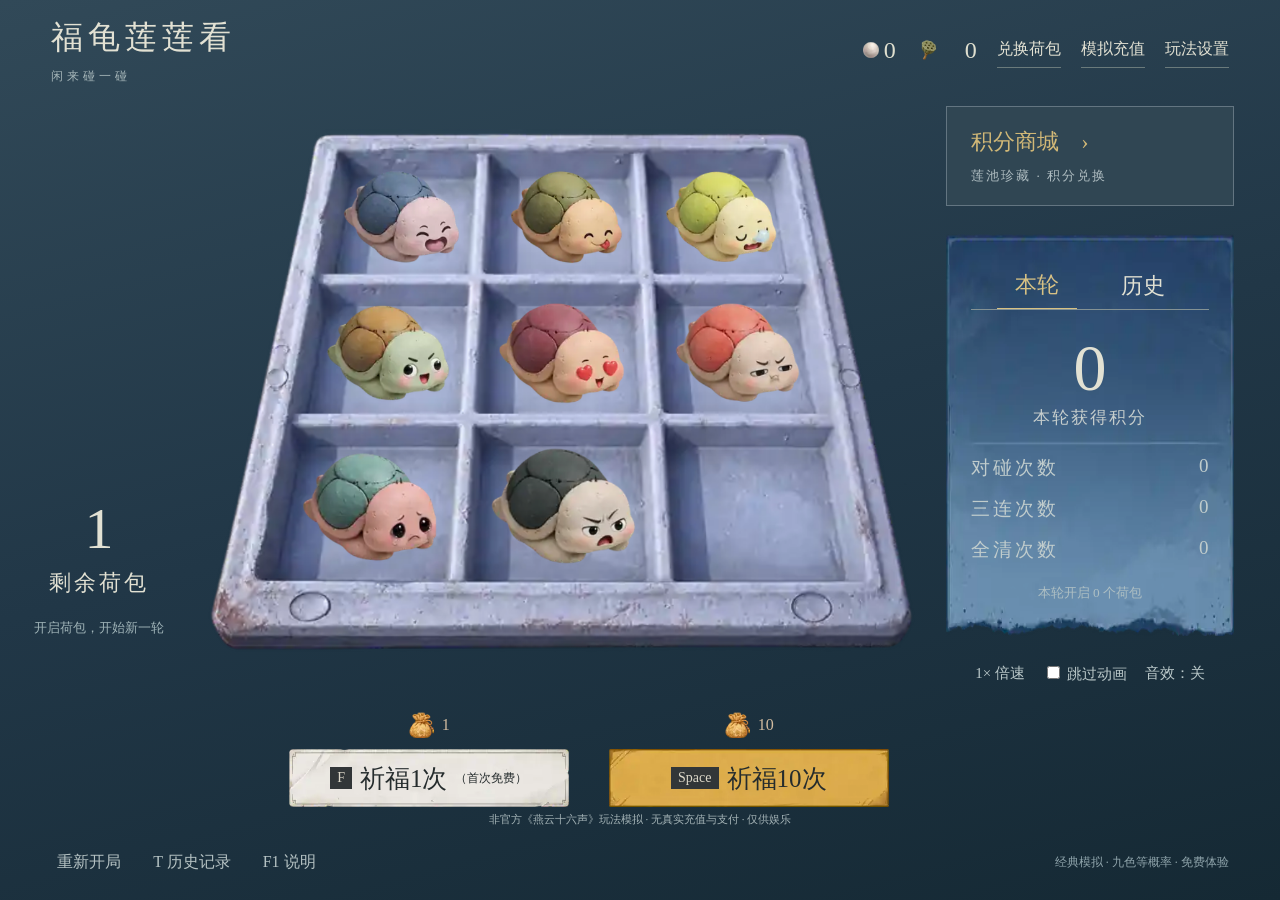
==== commit f31c470d: "Keep every delivery image under 33KB with scaled atlas geometry and unchanged collisions" ====
--- a/game.html
+++ b/game.html
@@ -10,8 +10,8 @@
  else setTimeout(function(){if(!window.__fuguiShellReady)fallback('启动脚本在15秒内未能运行。可能是脚本下载失败、旧页面缓存或浏览器不兼容。点击重新加载将获取最新页面。');},15000);
 })();
 </script>
-<meta charset="UTF-8"><meta name="viewport" content="width=device-width,initial-scale=1,viewport-fit=cover"><meta name="theme-color" content="#182b38"><title>福龟莲莲看 · 免费模拟</title>  <script type="module" crossorigin src="./assets/game-BzfqPYca.js"></script>
+<meta charset="UTF-8"><meta name="viewport" content="width=device-width,initial-scale=1,viewport-fit=cover"><meta name="theme-color" content="#182b38"><title>福龟莲莲看 · 免费模拟</title>  <script type="module" crossorigin src="./assets/game-Bha7upUe.js"></script>
   <link rel="modulepreload" crossorigin href="./assets/modulepreload-polyfill-B5Qt9EMX.js">
   <link rel="modulepreload" crossorigin href="./assets/phaser-Czz4FBZH.js">
-  <link rel="stylesheet" crossorigin href="./assets/game-DdQ9rREG.css">
-</head><body><div id="app"><header><div class="title">福龟莲莲看 <small>闲来碰一碰</small></div><div class="wallet"><span class="currency" title="长鸣珠"><span class="pearl-icon" role="img" aria-label="长鸣珠"></span><b id="pearls">0</b></span><span class="currency points-wallet" title="可用总积分"><span class="score-icon" role="img" aria-label="总积分"></span><b id="wallet-score">0</b></span><button id="exchange">兑换荷包</button><button id="topup">模拟充值</button><button id="settings">玩法设置</button></div></header><main><aside class="pouches"><strong id="bags">1</strong><span>剩余荷包</span><i id="bag-gain"></i><small id="queue"></small><button id="resume" hidden>继续本轮</button><p id="status" role="status">八龟就位，静候一碰</p></aside><div class="board-stage"><div id="game" aria-label="福龟九宫格"></div><div id="match-hint" aria-live="polite"><strong id="match-title"></strong><span id="match-detail"></span></div></div><aside class="right"><button class="shop" id="shop"><span>积分商城　›</span><small>莲池珍藏 · 积分兑换</small></button><section class="stats"><nav><button id="current" class="active">本轮</button><button id="total">历史</button></nav><strong id="score">0</strong><span class="score-caption">本轮「莲池乐」</span><i id="score-gain"></i><dl><dt>对碰次数</dt><dd id="pairs">0</dd><dt>三连次数</dt><dd id="triples">0</dd><dt>全清次数</dt><dd id="clears">0</dd></dl><small id="draws">已开启 0 个荷包</small></section><div class="playback"><button id="speed">1× 倍速</button><label><input id="skip" type="checkbox"> 跳过动画</label><button id="sound">音效：关</button></div></aside></main><section class="prayers"><div><span><img src="./assets-web-v2/ui/pouch.webp" alt="">1</span><button id="pray1"><kbd>F</kbd> 祈福1次<small id="first-free" hidden>（首次免费）</small></button></div><div><span><img src="./assets-web-v2/ui/pouch.webp" alt="">10</span><button id="pray10"><kbd>Space</kbd> 祈福10次</button></div></section><p class="game-disclaimer">非官方《燕云十六声》玩法模拟 · 无真实充值与支付 · 仅供娱乐</p><footer><button id="reset">重新开局</button><button id="history">T 历史记录</button><button id="help">F1 说明</button><span id="mode-label">经典模拟 · 九色等概率 · 免费体验</span></footer><div id="celebration" hidden role="dialog" aria-modal="true" aria-label="全部清除"><div class="clear-card"><small>九色齐聚 · 莲池同庆</small><h2>全部清除</h2><p>福龟 +5　积分 +60</p><span>9只福龟均不相同，触发全清</span><button id="celebrate-continue">Space　继续本轮</button></div></div></div><dialog id="dialog"><button id="close" aria-label="关闭">×</button><div id="dialog-body"></div></dialog></body></html>
+  <link rel="stylesheet" crossorigin href="./assets/game-B8PNqn4v.css">
+</head><body><div id="app"><header><div class="title">福龟莲莲看 <small>闲来碰一碰</small></div><div class="wallet"><span class="currency" title="长鸣珠"><span class="pearl-icon" role="img" aria-label="长鸣珠"></span><b id="pearls">0</b></span><span class="currency points-wallet" title="可用总积分"><span class="score-icon" role="img" aria-label="总积分"></span><b id="wallet-score">0</b></span><button id="exchange">兑换荷包</button><button id="topup">模拟充值</button><button id="settings">玩法设置</button></div></header><main><aside class="pouches"><strong id="bags">1</strong><span>剩余荷包</span><i id="bag-gain"></i><small id="queue"></small><button id="resume" hidden>继续本轮</button><p id="status" role="status">八龟就位，静候一碰</p></aside><div class="board-stage"><div id="game" aria-label="福龟九宫格"></div><div id="match-hint" aria-live="polite"><strong id="match-title"></strong><span id="match-detail"></span></div></div><aside class="right"><button class="shop" id="shop"><span>积分商城　›</span><small>莲池珍藏 · 积分兑换</small></button><section class="stats"><nav><button id="current" class="active">本轮</button><button id="total">历史</button></nav><strong id="score">0</strong><span class="score-caption">本轮「莲池乐」</span><i id="score-gain"></i><dl><dt>对碰次数</dt><dd id="pairs">0</dd><dt>三连次数</dt><dd id="triples">0</dd><dt>全清次数</dt><dd id="clears">0</dd></dl><small id="draws">已开启 0 个荷包</small></section><div class="playback"><button id="speed">1× 倍速</button><label><input id="skip" type="checkbox"> 跳过动画</label><button id="sound">音效：关</button></div></aside></main><section class="prayers"><div><span><img src="./assets-web-v3/ui/pouch.webp" alt="">1</span><button id="pray1"><kbd>F</kbd> 祈福1次<small id="first-free" hidden>（首次免费）</small></button></div><div><span><img src="./assets-web-v3/ui/pouch.webp" alt="">10</span><button id="pray10"><kbd>Space</kbd> 祈福10次</button></div></section><p class="game-disclaimer">非官方《燕云十六声》玩法模拟 · 无真实充值与支付 · 仅供娱乐</p><footer><button id="reset">重新开局</button><button id="history">T 历史记录</button><button id="help">F1 说明</button><span id="mode-label">经典模拟 · 九色等概率 · 免费体验</span></footer><div id="celebration" hidden role="dialog" aria-modal="true" aria-label="全部清除"><div class="clear-card"><small>九色齐聚 · 莲池同庆</small><h2>全部清除</h2><p>福龟 +5　积分 +60</p><span>9只福龟均不相同，触发全清</span><button id="celebrate-continue">Space　继续本轮</button></div></div></div><dialog id="dialog"><button id="close" aria-label="关闭">×</button><div id="dialog-body"></div></dialog></body></html>
--- a/assets/game-B8PNqn4v.css
+++ b/assets/game-B8PNqn4v.css
@@ -0,0 +1 @@
+:root{font-family:KaiTi,STKaiti,Microsoft YaHei,serif;color:#e2e1d3;background:#172834;font-synthesis:none}*{box-sizing:border-box}body{margin:0;min-width:720px}button,input,select{font:inherit}button{color:inherit;cursor:pointer;border:0;background:none}button:disabled{opacity:.45;cursor:default}button:focus-visible{outline:2px solid #cbb47c;outline-offset:4px}button:hover:enabled{color:#d6bf83}#app{min-height:100vh;max-width:2000px;margin:auto;background:linear-gradient(165deg,#314958,#213747,#152934);overflow:hidden}header{height:100px;padding:25px 4%;display:flex;align-items:center;justify-content:space-between}.title{font-size:32px;letter-spacing:5px}.title small{display:block;font-size:12px;letter-spacing:4px;color:#a5b5b8;margin-top:8px}.wallet{display:flex;align-items:center;gap:22px;font-size:16px}.wallet span{color:#c7c5ae}.wallet b{font-size:24px;font-weight:400;margin-left:12px}.wallet button{border-bottom:1px solid #6a7a7b;padding:7px 0}main{display:grid;grid-template-columns:15% 60% 25%;align-items:center;max-height:calc(100vh - 260px);min-height:400px;padding:0 3% 0 0}#game{width:100%;aspect-ratio:4/3;position:relative}#game canvas{display:block}.pouches{text-align:center;position:relative;padding-left:15px;align-self:end;margin-bottom:30px}.pouches img{width:100px;height:100px;object-fit:contain;display:block;margin:auto}.pouches strong{display:block;font-size:68px;font-weight:400;line-height:1.1}.pouches>span{font-size:24px;letter-spacing:4px}.pouches p{font-size:14px;color:#a0b4b8;line-height:1.8;max-width:175px;margin:18px auto}.right{padding:0 8px 0 15px}.shop{width:100%;text-align:left;padding:20px 24px;background:#304653;border:1px solid #637581;margin-bottom:28px}.shop span{display:block;color:#d1b877;font-size:22px}.shop small{display:block;color:#aebcc0;margin-top:10px;letter-spacing:2px}.stats{position:relative;background:#3c5763 url(../assets-web-v3/ui/panel.webp) center/100% 100%;padding:28px 25px 34px;text-align:center;min-height:320px}.stats nav{display:flex;justify-content:space-evenly;margin-bottom:20px;border-bottom:1px solid #849294}.stats nav button{font-size:22px;padding:8px 18px}.stats nav .active{color:#d7c184;border-bottom:1px solid #d7c184}.stats>strong{font-weight:400;font-size:66px;display:block}.score-caption{display:block;font-size:17px;color:#c5cdcc;letter-spacing:2px}.stats dl{display:grid;grid-template-columns:1fr auto;text-align:left;gap:15px;margin:26px 0 20px;color:#c0cccc;font-size:19px}.stats dd{margin:0}.stats dt{letter-spacing:3px}.stats small{color:#aebfc3}.playback{display:flex;align-items:center;justify-content:center;flex-wrap:wrap;gap:12px;margin-top:22px;color:#bac8c9;font-size:15px}.playback button{padding:6px}.playback input{accent-color:#c5ad75}.prayers{display:flex;justify-content:center;gap:40px;position:relative;padding:0 20% 0 12%;margin-top:8px}.prayers>div{width:280px}.prayers span{display:flex;justify-content:center;align-items:center;height:35px;gap:8px;color:#d2bca0}.prayers span img{height:34px;width:34px;object-fit:contain}.prayers button{width:100%;height:68px;background:url(../assets-web-v3/ui/button-ivory.webp) center/100% 100%;color:#252c2d;font-size:25px}.prayers>div:nth-child(2) button{background-image:url(../assets-web-v3/ui/button-gold.webp)}.prayers button:hover:enabled{color:#111;transform:translateY(-1px)}.prayers button:active:enabled{transform:translateY(2px)}kbd{font:14px Georgia,serif;padding:3px 7px;background:#323638;color:#ddd8c9;margin-right:6px}footer{display:flex;align-items:center;gap:20px;padding:24px 4%;font-size:16px;color:#b5c2c3}footer span{margin-left:auto;font-size:12px;color:#8fa4ab}dialog{background:#293e4a;color:#e0e1d7;border:1px solid #74848a;width:min(700px,90vw);max-height:82vh;padding:32px;line-height:1.8}dialog::backdrop{background:#0c1926b8}dialog h2{font-weight:400;color:#d6c08b;margin:0 0 18px}dialog p{color:#b8c8cb}dialog button:not(#close){background:#435b64;border:1px solid #7c8b89;padding:10px 18px;margin:5px}#close{position:absolute;right:12px;top:4px;font-size:30px}.choices{display:flex;flex-wrap:wrap;gap:12px}.records{max-height:45vh;overflow:auto}.records p{border-bottom:1px solid #465c66;font-size:14px;padding:5px}dialog label{display:block;margin:16px 0}dialog input,dialog select{background:#233540;border:1px solid #758482;color:#e7e5d7;padding:8px}.collection{display:grid;grid-template-columns:repeat(3,1fr)}.collection button{display:flex;flex-direction:column;align-items:center;font-size:13px}.collection img{width:130px;height:120px;object-fit:contain}i{font-style:normal;pointer-events:none;opacity:0;position:absolute;color:#e2c780;font-size:27px;left:60%;top:36%}.float{animation:gain .7s ease-out}@keyframes gain{0%{opacity:1;transform:translateY(0)}to{opacity:0;transform:translateY(-26px)}}@media(min-width:1500px){main{max-height:calc(100vh - 270px)}.stats{min-height:400px;padding:35px}.stats dl{gap:22px}.stats>strong{font-size:80px}}@media(max-height:720px){header{height:70px;padding-top:12px;padding-bottom:12px}.title{font-size:24px}main{min-height:280px;max-height:calc(100vh - 210px)}.right{transform:scale(.85);transform-origin:center right}.pouches strong{font-size:45px}.pouches img{width:65px;height:65px}.prayers button{height:48px;font-size:20px}.prayers{margin-top:0}footer{padding:12px 4%}.stats{min-height:250px;padding:12px 20px}.stats nav{margin-bottom:4px}.stats>strong{font-size:48px}.stats dl{margin:16px 0;gap:10px}.shop{margin-bottom:12px;padding:12px 20px}.playback{margin-top:8px}.pouches{margin-bottom:0}}@media(orientation:portrait){body{min-width:720px}#app{min-height:600px}main{min-height:350px;max-height:none}.wallet{gap:10px;font-size:13px}footer span{display:none}}main{height:calc(100vh - 260px);min-height:350px}#game{height:100%;min-height:0;aspect-ratio:auto}@media(max-height:720px){main{height:calc(100vh - 210px);min-height:260px}}@media(orientation:portrait){main{height:400px}}@media(max-height:600px)and (orientation:landscape){#app{height:100svh;min-height:0;display:flex;flex-direction:column}header{height:50px;flex:none;padding:8px 4%}.title{font-size:21px}.title small{font-size:9px;margin-top:3px}.wallet{font-size:12px;gap:14px}.wallet b{font-size:19px}main{flex:1;height:0;min-height:0;max-height:none;grid-template-columns:15% 60% 25%}.right{transform:none;padding-left:5px}.shop{padding:6px 10px;margin-bottom:7px}.shop span{font-size:15px}.shop small{font-size:9px;letter-spacing:0;margin-top:3px}.stats{min-height:0;padding:7px 12px 10px}.stats nav{margin:0}.stats nav button{font-size:14px;white-space:nowrap;padding:3px 9px}.stats>strong{font-size:32px;line-height:1.2}.score-caption{font-size:11px;letter-spacing:0}.stats dl{font-size:12px;gap:5px;margin:8px 0}.stats dt{letter-spacing:1px}.stats small{font-size:9px}.playback{font-size:10px;gap:4px;margin-top:4px}.playback button{padding:2px}.pouches{align-self:center;padding-left:5px}.pouches img{width:45px;height:45px}.pouches strong{font-size:37px}.pouches>span{font-size:15px;letter-spacing:2px}.pouches p{font-size:10px;margin:7px auto;max-width:110px}.prayers{height:67px;flex:none;gap:25px;padding:0 20% 0 15%}.prayers>div{width:200px}.prayers span{height:24px;font-size:12px}.prayers span img{height:23px;width:23px}.prayers button{height:38px;font-size:17px}footer{height:30px;flex:none;font-size:11px;padding:6px 4%}footer span{font-size:9px}kbd{font-size:10px}}:root{--panel-ink:rgba(35,57,69,.86);--quiet-gold:#c9b67f;--number-font:"KaiTi","STKaiti","Microsoft YaHei",serif}strong,b,.product-price{font-family:var(--number-font);font-weight:400;font-variant-numeric:tabular-nums}.wallet{gap:20px}.wallet .currency{display:inline-flex;align-items:center;gap:10px;white-space:nowrap;font-size:18px;color:#dfdfcf}.wallet b{font-family:inherit;font-size:24px;line-height:1;margin:0;min-width:28px;text-align:right}.wallet .points-wallet>span{font-size:17px;color:#bbc7c6}.pearl-icon{width:30px;height:30px;display:inline-block;background:url(../assets-web-v3/ui/pearl.webp) center/259% 259% no-repeat}.pouches{align-self:end;margin-bottom:35px;padding:0 8px 0 20px;display:flex;flex-direction:column;align-items:center;gap:10px}.pouches>img{width:80px;height:80px;object-fit:cover;object-position:center;clip-path:circle(49%);margin:0;transform:none;content:url(../assets-web-v3/ui/pouch.webp);background:none}.pouches>img{width:0;height:0;visibility:hidden}.pouches strong{font-size:58px;line-height:1}.pouches>span{font-size:22px;letter-spacing:3px}.pouches #queue{font-size:13px;color:#a8babd}.pouches p{margin:0 auto;font-size:13px;line-height:1.6;min-height:42px}.pouches i{top:40%;left:69%}.board-stage{width:100%;height:100%;min-height:0;position:relative}#game{width:100%;height:100%}.stats{background-color:transparent;background-position:center;background-size:117.4% 121.4%;background-repeat:no-repeat;overflow:hidden;border:none}.stats>strong{font-family:var(--number-font)}.prayers button{background-repeat:no-repeat;background-size:108.1% 225.3%;background-position:50% 50%;display:flex;align-items:center;justify-content:center;gap:8px;height:58px}.prayers>div:nth-child(2) button{background-size:113.2% 195.7%}.prayers kbd{margin:0}.prayers span{margin-bottom:7px}.prayers span img{object-fit:cover;object-position:center;width:32px;height:32px;background:none;visibility:hidden}.prayers span:before{content:"";width:26px;height:26px;background:url(../assets-web-v3/ui/pouch.webp) center/204% 199% no-repeat;display:block}.prayers span img{display:none}.prayers{margin-top:12px}.float{animation:gain .65s ease-out}i{font-family:var(--number-font);font-size:24px}#match-hint{position:absolute;z-index:5;top:0;left:50%;transform:translate(-50%,-8px);min-width:260px;pointer-events:none;text-align:center;opacity:0;padding:13px 34px 16px;isolation:isolate;color:#dfd2aa;transition:opacity .12s,transform .12s}#match-hint:before{content:"";position:absolute;top:0;right:0;bottom:0;left:0;z-index:-1;background:#1b2d37c9;clip-path:polygon(8% 0,92% 0,100% 50%,92% 100%,8% 100%,0 50%);border-block:1px solid #8f855d}#match-hint.show{opacity:1;transform:translate(-50%)}#match-hint strong{font-size:35px;display:block;letter-spacing:8px}#match-hint span{display:block;font-size:15px;white-space:nowrap;margin-top:4px}#celebration[hidden]{display:none}#celebration{position:fixed;top:0;right:0;bottom:0;left:0;z-index:40;display:grid;place-items:center;background:#0c1922a3}.clear-card{text-align:center;position:relative;width:min(700px,85vw);padding:45px 20px;isolation:isolate;animation:arrival .18s ease-out}.clear-card:before{content:"";position:absolute;top:0;right:0;bottom:0;left:0;z-index:-1;background:#373d32a6;border-block:1px solid #a49462;clip-path:polygon(4% 0,96% 0,100% 50%,96% 100%,4% 100%,0 50%)}.clear-card h2{font-size:76px;letter-spacing:12px;font-weight:400;color:#e3d5a4;margin:20px 0}.clear-card small{letter-spacing:5px;color:#bbb48c}.clear-card p{font-size:25px;color:#dfc895}.clear-card>span{display:block;font-size:17px;color:#c4c9b6}.clear-card button{display:block;margin:30px auto 0;padding:10px 30px;border-bottom:1px solid #a99d76;font-size:18px}dialog.settlement-dialog{width:min(850px,90vw);background:#243a48f0;padding:48px;border:1px solid #82908c}.settlement{text-align:center}.settlement h2{letter-spacing:5px;font-size:29px}.settlement .eyebrow{color:#bdb28a;letter-spacing:8px;font-size:14px}.result-grid{display:flex;justify-content:center;gap:0;margin:45px 0 30px}.result-grid>div{padding:0 32px;border-left:1px solid #6f8085;min-width:100px}.result-grid>div:first-child{border:0}.result-grid small{font-size:19px;color:#b8c8c9;display:block}.result-grid strong{display:block;font-size:70px;line-height:1.3;color:#dfdfd0}.result-grid .result-score strong{color:#dfc387}.settlement p{font-size:16px}.settlement #summary-ok{background:none;border:0;border-bottom:1px solid #89948a;margin-top:20px;min-width:180px}dialog.shop-dialog{width:min(1320px,96vw);height:min(820px,92vh);max-height:94vh;padding:30px 36px;background:#1c2b32;border:1px solid #5b6c6d;overflow:hidden}.store{height:100%;display:flex;flex-direction:column}.store-header{display:flex;justify-content:space-between;align-items:center;gap:20px;padding:0 20px 12px 0;border-bottom:1px solid #485a5c}.store-header h2{font-size:24px;margin:0}.store-header span{font-size:17px;white-space:nowrap;color:#b1bdb8}.store-header b{font-size:25px;color:#e0d3ab;margin-left:10px}.store-layout{display:grid;grid-template-columns:48% 52%;min-height:0;flex:1;padding-top:18px}.store-catalog{overflow:auto;padding-right:18px}.store-label{font-size:14px;letter-spacing:4px;margin:0 0 14px!important;color:#a4b5b5}.product-grid{display:grid;grid-template-columns:repeat(3,minmax(0,1fr));gap:10px}.store button.product{margin:0;border:1px solid #566875;padding:12px 10px 10px;position:relative;display:flex;flex-direction:column;align-items:stretch;min-height:170px;text-align:left;background:#273844;color:#ccd2cc;overflow:hidden;isolation:isolate}.product.featured{grid-column:1/-1;min-height:150px!important;flex-direction:row!important;align-items:center!important;background:#454538!important;border-color:#a39564!important}.product-art{display:grid;place-items:center;height:95px;flex:1;border:1px dashed #586976;min-height:55px;margin-bottom:8px;color:#7f9197;font-size:12px;letter-spacing:2px}.featured .product-art{order:3;flex:1;align-self:stretch;height:115px;margin:0 10px 0 24px}.product-name{font-size:17px;line-height:1.5}.product-price{font-size:24px;text-align:center;color:#e0dfcb}.featured .product-name{width:120px;font-size:24px;margin-left:8px}.featured .product-price{font-size:31px}.product.selected{outline:1px solid #d9d8bf;outline-offset:-3px}.product.owned:after{content:"";position:absolute;top:0;right:0;bottom:0;left:0;background:#050d146e;pointer-events:none;z-index:1}.owned-tag{position:absolute;left:0;top:0;background:#5c7569;color:#eeebcf;padding:2px 10px;font-size:13px;z-index:2}.ultimate-tag{position:absolute;left:0;top:0;font-size:12px;color:#e0c47d;background:#665e3c;padding:1px 12px}.store-preview{position:relative;border-left:1px solid #4c6065;margin-left:10px;padding:10px 25px;display:flex;flex-direction:column;min-height:0}.store-description small{color:#9caaac;font-size:13px}.store-description h3{font-size:32px;font-weight:400;letter-spacing:4px;margin:8px 0}.store-description p{font-size:13px;color:#8ea2a8}.shop-mascot{width:100%;flex:1;min-height:0;object-fit:contain}.purchase{display:grid;grid-template-columns:1fr auto;align-items:center;gap:12px;border-top:1px solid #506468;padding-top:12px}.purchase span{font-size:22px;color:#d1c499}.purchase small{grid-column:1/-1;color:#95a8ad;font-size:12px}.purchase button{min-width:140px}.purchase button:disabled{opacity:.5}@keyframes arrival{0%{opacity:0;transform:translateY(9px)}to{opacity:1;transform:none}}@media(max-height:720px){.wallet{gap:14px}.wallet .currency{font-size:15px}.wallet b{font-size:20px}.pearl-icon{width:25px;height:25px}.pouches{margin-bottom:5px;gap:7px}.pouches strong{font-size:43px}.pouches>span{font-size:18px}.pouches #queue{font-size:11px}.prayers button{height:47px}.stats{background-size:117.4% 121.4%}}@media(max-height:600px)and (orientation:landscape){.wallet{gap:13px}.wallet .currency{font-size:12px;gap:6px}.wallet b{font-size:18px;min-width:20px}.wallet .points-wallet>span{font-size:12px}.pearl-icon{width:22px;height:22px}.pouches{align-self:center;gap:5px;margin-bottom:0}.pouches strong{font-size:34px}.pouches>span{font-size:15px}.pouches #queue{font-size:10px}.pouches p{font-size:10px;min-height:30px}.prayers{margin-top:0}.prayers button{height:35px}.prayers span{margin:0}.prayers span:before{width:20px;height:20px}.prayers span{height:27px}#match-hint{padding:6px 22px 8px;min-width:180px;top:-2px}#match-hint strong{font-size:23px;letter-spacing:4px}#match-hint span{font-size:11px}.clear-card{padding:18px 20px}.clear-card h2{font-size:47px;margin:10px 0}.clear-card p{font-size:18px;margin:12px}.clear-card>span{font-size:13px}.clear-card button{margin-top:18px;font-size:14px}dialog.settlement-dialog{padding:20px}.settlement h2{font-size:22px}.result-grid{margin:20px 0}.result-grid strong{font-size:42px}.result-grid small{font-size:15px}.result-grid>div{padding:0 20px}.settlement .eyebrow{margin:0}.settlement #summary-ok{margin-top:0}.settlement p{margin:10px 0}dialog.shop-dialog{padding:14px 22px;height:95vh;max-height:95vh}.store-header h2{font-size:18px}.store-header{padding-bottom:8px}.store-header span{font-size:12px}.store-header b{font-size:19px}.store-layout{padding-top:10px;grid-template-columns:51% 49%}.product-grid{gap:7px}.store button.product{min-height:120px;padding:7px}.product-art{height:55px;min-height:40px;font-size:9px}.product-name{font-size:13px}.product-price{font-size:18px}.product.featured{min-height:95px!important}.featured .product-art{height:70px}.featured .product-name{font-size:18px}.featured .product-price{font-size:22px}.store-description h3{font-size:23px}.store-description p{font-size:10px;margin:6px 0}.store-preview{padding:4px 14px}.purchase{gap:5px;padding-top:7px}.purchase span{font-size:16px}.purchase button{min-width:100px;padding:6px!important;font-size:13px}.purchase small{font-size:10px}.store-label{font-size:11px;margin-bottom:8px!important}.owned-tag{font-size:10px;padding:1px 5px}}:root{--number-font:"Times New Roman","KaiTi",serif}.wallet b{font-family:var(--number-font)}#dialog.shop-dialog #dialog-body{height:100%;min-height:0;overflow:hidden}#dialog.shop-dialog button.product{margin:0;border:1px solid #566875;padding:12px 10px 10px;position:relative;display:flex;flex-direction:column;align-items:stretch;min-height:170px;text-align:left;background:#273844;color:#ccd2cc;overflow:hidden;isolation:isolate}#dialog.shop-dialog .product-grid{padding:3px}#dialog.shop-dialog .store-header{flex:none}#dialog.shop-dialog button.product.featured{flex-direction:row;align-items:center;border-color:#a39564;background:#454538}#dialog.shop-dialog .product.owned:after{background:#050d146e}#dialog.shop-dialog .product.selected{outline:1px solid #d9d8bf;outline-offset:-3px}@media(max-height:600px)and (orientation:landscape){#dialog.shop-dialog button.product{min-height:120px;padding:7px}}#dialog.shop-dialog .store-header{padding-right:40px}.product-art img{width:100%;height:100%;min-height:0;object-fit:contain}.wallet .pearl-icon{width:24px;height:24px}.score-icon{display:inline-block;width:23px;height:23px;flex:none;background:url(../assets-web-v3/ui/score-icon.webp) center/contain no-repeat;vertical-align:middle}.store-balance{display:inline-flex;align-items:center;gap:8px;white-space:nowrap}.store-tools{display:flex;align-items:center;gap:18px}.store-tools button{font-size:14px!important;padding:5px 12px!important;background:none!important;border-color:#617779!important}.store-preview .store-description button{background:none!important;padding:3px 10px!important;font-size:13px;color:#aebcba;border-color:#576e73!important}#dialog.shop-dialog .product-grid{gap:8px;grid-template-columns:repeat(3,minmax(0,1fr))}#dialog.shop-dialog .store-layout{grid-template-columns:40% 60%}#dialog.shop-dialog button.product{min-height:126px;padding:8px}#dialog.shop-dialog .product-art{height:64px;min-height:40px;margin-bottom:5px}#dialog.shop-dialog .product-name{font-size:15px}#dialog.shop-dialog .product-price{font-size:21px}#dialog.shop-dialog button.product.featured{min-height:110px!important}#dialog.shop-dialog .featured .product-art{height:80px}#dialog.shop-dialog .featured .product-name{font-size:21px;width:100px}#dialog.shop-dialog .featured .product-price{font-size:25px}.quantity-controls{display:flex;align-items:center;justify-content:center;gap:5px;margin:15px 0 24px}.quantity-controls button{margin:0!important;padding:8px 12px!important;min-width:42px}.quantity-controls input{width:100px;text-align:center;font-family:Times New Roman,serif;font-size:24px}.quantity-label{margin-bottom:0}.exchange-presets{display:flex;gap:8px}.exchange-balances,.exchange-quote{display:flex;flex-wrap:wrap;gap:18px;justify-content:space-between;padding:12px 0;color:#bdc9c7}.exchange-quote{border-block:1px solid #50646a}.exchange-quote b{font-family:Times New Roman,serif;color:#e0cc95;font-size:23px}.exchange-actions{display:flex;gap:10px}.check-label{display:flex!important;align-items:center;gap:9px;font-size:15px}.check-label input{width:auto;accent-color:#bfad77}.exchange-balances b{color:#e0d3b1}.shop-editor{height:100%;display:flex;flex-direction:column;min-height:0;overflow:auto}.editor-heading{display:flex;align-items:center;justify-content:space-between;flex:none;padding-right:35px}.editor-heading h2{margin:0}.shop-editor form{display:grid;grid-template-columns:40% 60%;flex:1;min-height:0;gap:20px;padding-top:22px}.editor-preview{border:1px dashed #597078;display:grid;place-items:center;color:#879da3;min-height:180px;max-height:470px}.editor-preview img{width:100%;height:100%;object-fit:contain;max-height:460px}.editor-fields{overflow:auto;padding:0 25px 10px 0}.editor-fields label{margin:7px 0 12px;font-size:14px}.editor-fields input:not([type=checkbox]){display:block;width:100%;margin-top:5px}.editor-fields input[type=file]{font-size:12px}.editor-actions{display:flex;gap:10px}.editor-actions #delete-product{color:#dbb4a6}.editor-fields #editor-status{min-height:24px;margin:8px 0;color:#d4c28e}.shop-editor #remove-image{font-size:13px;background:none!important}.editor-preview [hidden]{display:none!important}@media(max-height:600px)and (orientation:landscape){.wallet .pearl-icon,.score-icon{width:18px;height:18px}.store-tools{gap:8px}.store-tools button{font-size:11px!important;padding:4px 6px!important}#dialog.shop-dialog .store-header{padding-right:28px}.store-header h2{font-size:15px}#dialog.shop-dialog .store-layout{grid-template-columns:44% 56%}#dialog.shop-dialog button.product{min-height:100px;padding:6px}#dialog.shop-dialog .product-art{height:43px;min-height:30px}#dialog.shop-dialog .product-name{font-size:12px}#dialog.shop-dialog .product-price{font-size:17px}#dialog.shop-dialog button.product.featured{min-height:83px!important}#dialog.shop-dialog .featured .product-art{height:54px}#dialog.shop-dialog .featured .product-name{font-size:16px;width:76px}#dialog.shop-dialog .featured .product-price{font-size:20px}.quantity-controls{margin:8px 0;gap:4px}.quantity-controls button{padding:5px 9px!important;min-width:35px;font-size:13px}.quantity-controls input{font-size:19px;width:80px;padding:5px}.exchange-balances,.exchange-quote{padding:7px 0;font-size:13px;gap:10px}#dialog:has(#exchange-quantity){padding:18px 25px}#dialog:has(#exchange-quantity) h2{font-size:20px;margin-bottom:5px}#dialog:has(#exchange-quantity) p{font-size:12px;margin:5px 0}.exchange-presets button{padding:4px 12px!important;font-size:13px}.exchange-actions button{font-size:13px;padding:6px 13px!important}.check-label{font-size:12px}.shop-editor form{padding-top:8px;gap:12px}.editor-heading h2{font-size:19px}.editor-fields label{font-size:12px;margin:0 0 7px}.editor-fields input:not([type=checkbox]){padding:5px;margin-top:2px}.editor-preview{min-height:140px}.editor-fields{padding-right:10px}.editor-actions button{font-size:12px;padding:5px 10px!important}}#dialog.shop-dialog .featured .product-name{flex:0 0 130px;width:130px;max-width:35%;white-space:nowrap;overflow:hidden;text-overflow:ellipsis}@media(max-height:600px)and (orientation:landscape){#dialog.shop-dialog .featured .product-name{flex-basis:95px;width:95px;font-size:15px}}.wallet .pearl-icon{width:19px;height:19px}.wallet .score-icon{width:23px;height:23px}#dialog #buy,#dialog #exchange-confirm,#dialog .gold-button{background:url(../assets-web-v3/ui/button-gold.webp) center/113.2% 195.7% no-repeat;border:0;color:#292b25;padding:11px 24px;min-height:43px;box-shadow:none}#dialog.shop-dialog{width:min(1190px,91vw);height:min(750px,86vh);max-height:88vh;padding:26px 30px}#dialog.shop-dialog #close{font-size:24px;width:28px;height:28px;line-height:1;top:12px;right:12px}#dialog.shop-dialog .store-header{padding-right:34px}#dialog.settlement-dialog{width:min(650px,86vw);padding:37px 30px 32px;border:0;background:transparent;box-shadow:none;isolation:isolate;overflow:visible;cursor:pointer}#dialog.settlement-dialog::backdrop{background:#08141c45}#dialog.settlement-dialog:before{content:"";position:absolute;top:-28px;right:-45px;bottom:-28px;left:-45px;z-index:-1;pointer-events:none;background:radial-gradient(ellipse at 50% 46%,rgba(64,96,109,.78) 0%,rgba(45,76,92,.64) 42%,rgba(35,63,78,.28) 67%,transparent 78%)}#dialog.settlement-dialog #close{display:none}.settlement .eyebrow{margin:0 0 12px;letter-spacing:5px}.settlement h2{font-size:25px;margin-bottom:16px;letter-spacing:4px}.settlement .result-grid{margin:28px 0 22px}.result-grid>div{padding:0 24px;min-width:80px;border-left-color:#bcccc745}.settlement .result-grid strong{font-size:55px}.settlement .result-grid small{font-size:16px}#dialog .settlement #summary-ok{font-size:13px;background:none;border:0;color:#bac7c5;margin:8px 0 0;padding:4px 12px;min-width:0}.settlement>p{font-size:14px}#dialog.exchange-dialog{width:min(560px,88vw);padding:26px 28px;line-height:1.6}#dialog.exchange-dialog h2{font-size:23px;margin:0 0 12px}#dialog.exchange-dialog p{font-size:13px;margin:8px 0}#dialog.exchange-dialog .exchange-balances{font-size:13px;padding:8px 0;gap:8px}#dialog.exchange-dialog .exchange-presets{gap:7px;margin:4px 0 13px}#dialog.exchange-dialog .exchange-presets button{padding:4px 13px;min-height:0;margin:0;font-size:13px;border-color:#53676c;background:#354d59}#dialog.exchange-dialog .quantity-label{font-size:13px;margin:4px 0}#dialog.exchange-dialog .quantity-controls{gap:5px;margin:5px 0 16px}#dialog.exchange-dialog .quantity-controls button{background:none;border:0;box-shadow:none;padding:3px 8px;min-width:28px;min-height:32px;font-family:Georgia,serif;font-size:26px;color:#c5cbbd}#dialog.exchange-dialog .quantity-controls [data-step=min],#dialog.exchange-dialog .quantity-controls [data-step=max]{font-size:12px;padding:3px 6px}#dialog.exchange-dialog .quantity-controls input{width:72px;padding:3px 6px;height:34px;font-size:22px;border:0;border-bottom:1px solid #81918c;background:transparent}#dialog.exchange-dialog .exchange-quote{gap:8px;padding:10px 0;font-size:12px}#dialog.exchange-dialog .exchange-quote b{font-size:20px}#dialog.exchange-dialog .check-label{font-size:12px;margin:12px 0 7px;line-height:1.5}#dialog.exchange-dialog .exchange-actions{gap:14px;margin-top:12px;align-items:center}#dialog.exchange-dialog #exchange-confirm{font-size:16px;min-width:160px;margin:0}#dialog.exchange-dialog #exchange-topup{font-size:12px;background:none;border:0;border-bottom:1px solid #70817f;padding:5px;margin:0}.topup-panel h2{font-size:24px;margin-bottom:12px}.topup-panel p{font-size:14px}.topup-presets{display:flex;gap:9px}.topup-presets button{padding:5px 17px!important;min-height:0;font-size:14px}.topup-panel label{font-size:14px;margin:14px 0 5px}.amount-row{display:flex;align-items:center;justify-content:center;gap:6px}.amount-row input{width:100px;text-align:center;font-size:23px;padding:5px}.amount-row button{border:0!important;background:none!important;font-family:Georgia,serif;font-size:25px;padding:3px 8px!important}.topup-panel .topup-preview{text-align:center;font-size:17px;margin:15px 0}.topup-preview b{font-size:25px;color:#d5bd7e}.topup-panel small{color:#a3b7bb}.topup-panel #topup-confirm{display:block;margin:14px auto 0;min-width:200px}.topup-panel #topup-notice{font-size:12px;min-height:16px}.topup-panel{max-width:430px;margin:auto}#dialog:has(.topup-panel){width:min(510px,88vw);padding:28px}@media(max-height:600px)and (orientation:landscape){.wallet .pearl-icon{width:15px;height:15px}.wallet .score-icon{width:18px;height:18px}#dialog.shop-dialog{width:90vw;height:90vh;max-height:90vh;padding:14px 20px}#dialog.shop-dialog #close{font-size:21px;top:10px;right:10px;width:23px;height:23px}.store-header h2{font-size:14px}.store-tools{gap:7px}#dialog.settlement-dialog{padding:20px 25px;width:min(550px,83vw)}.settlement .eyebrow{font-size:11px;margin-bottom:6px}.settlement h2{font-size:21px;margin-bottom:10px}.settlement .result-grid{margin:15px 0}.settlement .result-grid strong{font-size:42px}.settlement .result-grid small{font-size:13px}.settlement>p{font-size:12px;margin:8px 0}#dialog.exchange-dialog{width:min(510px,84vw);max-height:90vh;padding:16px 23px}#dialog.exchange-dialog h2{font-size:19px;margin-bottom:5px}#dialog.exchange-dialog p{font-size:11px;margin:4px 0}#dialog.exchange-dialog .exchange-presets{margin:3px 0 8px}#dialog.exchange-dialog .exchange-presets button{padding:2px 10px;font-size:11px}#dialog.exchange-dialog .exchange-balances{font-size:11px;padding:5px 0}#dialog.exchange-dialog .quantity-controls{margin:1px 0 8px}#dialog.exchange-dialog .quantity-controls button{font-size:23px;min-height:26px;min-width:26px}#dialog.exchange-dialog .quantity-controls input{width:65px;height:29px;font-size:20px}#dialog.exchange-dialog .quantity-label{font-size:11px}#dialog.exchange-dialog .exchange-quote{font-size:11px;padding:6px 0}#dialog.exchange-dialog .exchange-quote b{font-size:17px}#dialog.exchange-dialog .check-label{font-size:11px;margin:7px 0}#dialog.exchange-dialog .exchange-actions{margin-top:7px}#dialog.exchange-dialog #exchange-confirm{min-height:34px;min-width:145px;font-size:14px;padding:6px 16px}.topup-panel h2{font-size:20px;margin-bottom:6px}.topup-panel p{font-size:12px;margin:6px 0}.topup-presets button{padding:3px 12px!important;font-size:12px}.topup-panel label{font-size:12px;margin:8px 0 3px}.amount-row input{font-size:19px;padding:3px;height:30px}.amount-row button{font-size:22px}.topup-panel .topup-preview{font-size:14px;margin:8px}.topup-panel small{font-size:11px}.topup-panel #topup-confirm{margin-top:7px;min-height:34px;font-size:14px;padding:6px 18px}#dialog:has(.topup-panel){padding:17px 23px;max-height:90vh}}.prayers{pointer-events:none}.prayers button{pointer-events:auto}.playback{position:relative;z-index:3}#dialog .settlement button:focus-visible{outline:none}#dialog input[type=number]{-webkit-appearance:textfield;appearance:textfield;-moz-appearance:textfield}#dialog input[type=number]::-webkit-inner-spin-button,#dialog input[type=number]::-webkit-outer-spin-button{-webkit-appearance:none;margin:0}.wallet .currency:first-child{display:inline-flex;flex:0 0 auto;inline-size:max-content;gap:5px;align-items:center}.wallet .currency:first-child b{flex:none;min-width:0;width:auto;margin:0;padding:0;text-align:left}.wallet .pearl-icon{width:16px;height:16px;flex:none}#dialog.topup-dialog{width:min(1120px,92vw);padding:27px 32px 24px;max-height:88vh;background:#253c48;border:1px solid #64767a}#dialog.topup-dialog #close{font-size:25px;top:10px;right:12px}.topup-tier-panel{width:100%;min-width:0}.topup-heading{display:flex;align-items:center;justify-content:space-between;padding:0 25px 14px 0;height:auto;border-bottom:1px solid #4f626b;gap:16px}.topup-heading h2{font-size:25px;margin:0 0 6px;letter-spacing:3px}.topup-heading p{font-size:12px;margin:0;color:#a4b7bb}.topup-heading>span{font-size:14px;white-space:nowrap;color:#c7d0c7}.topup-heading b{font-size:24px;margin-left:10px;font-family:var(--number-font)}.tier-navigation{display:flex;justify-content:space-between;align-items:center;margin:14px 0 8px;font-size:14px;color:#a7babe}.tier-navigation>div{display:flex;gap:12px}#dialog .tier-navigation button{font:27px Georgia,serif;border:0;background:none;margin:0;padding:0 7px;line-height:1}.topup-tiers{display:flex;gap:14px;overflow-x:auto;overscroll-behavior-inline:contain;scroll-snap-type:x mandatory;scrollbar-width:thin;scrollbar-color:#819087 #263b46;padding:4px 3px 12px}.topup-tiers::-webkit-scrollbar{height:6px}.topup-tiers::-webkit-scrollbar-thumb{background:#819087;border-radius:3px}#dialog button.topup-tier{position:relative;isolation:isolate;display:flex;flex:0 0 calc((100% - 42px)/4);min-width:210px;flex-direction:column;align-items:center;justify-content:center;min-height:260px;padding:22px 10px 19px;margin:0;border:1px solid #5e7077;background:linear-gradient(160deg,#344b55,#2c404d 58%,#364b51);scroll-snap-align:start;color:#d8ded3}#dialog button.topup-tier.selected{border-color:#d4c18c;outline:1px solid #d4c18c;outline-offset:-4px;background:linear-gradient(155deg,#445457,#33484e 63%,#4c554b)}#dialog button.topup-tier:hover{color:#e0d4b0}.tier-caption{font-size:12px;letter-spacing:3px;color:#99adb3}.tier-price{font-size:18px;margin:15px 0 17px;color:#d9d7be}.tier-price b{font:40px var(--number-font);margin-left:4px}.tier-rule{height:1px;width:68%;background:linear-gradient(90deg,transparent,#7c8c8a,transparent);margin-bottom:22px}.tier-get{display:flex;align-items:baseline;justify-content:center;gap:6px;white-space:nowrap;font-size:13px}.tier-get strong{font:30px var(--number-font);color:#eee7cf}.tier-get strong small{font-family:KaiTi,serif;font-size:16px;margin-left:3px}.tier-bonus{font-size:13px;color:#d6bd72;margin-top:10px;min-height:21px;letter-spacing:1px}.topup-footer{height:auto;display:flex;justify-content:space-between;align-items:center;gap:20px;padding:18px 0 0;font-size:15px}.topup-footer p{font-size:16px;color:#d2d9cf;margin:0 0 5px}.topup-footer p b{font:24px var(--number-font);color:#e5cf91}.topup-footer small{font-size:12px;color:#a4b7bc}.topup-footer #topup-confirm{margin:0;min-width:190px;font-size:16px}@media(max-height:600px)and (orientation:landscape){.wallet .pearl-icon{width:12px;height:12px}.wallet .currency:first-child{gap:5px}#dialog.topup-dialog{width:91vw;padding:15px 22px 13px;max-height:93vh}.topup-heading{padding:0 25px 9px 0}.topup-heading h2{font-size:20px;margin-bottom:3px}.topup-heading p{font-size:10px}.topup-heading>span{font-size:11px}.topup-heading b{font-size:19px}.tier-navigation{margin:6px 0 3px;font-size:11px}#dialog .tier-navigation button{font-size:22px}#dialog button.topup-tier{flex-basis:calc((100% - 24px)/3);min-width:180px;min-height:175px;padding:12px 8px}.topup-tiers{gap:12px;padding-bottom:8px}.tier-caption{font-size:10px}.tier-price{margin:7px 0;font-size:14px}.tier-price b{font-size:29px}.tier-rule{margin-bottom:10px}.tier-get{font-size:11px;gap:4px}.tier-get strong{font-size:25px}.tier-get strong small{font-size:13px}.tier-bonus{font-size:11px;margin-top:6px;min-height:17px}.topup-footer{padding-top:9px;gap:10px}.topup-footer p{font-size:12px;margin-bottom:2px}.topup-footer p b{font-size:19px}.topup-footer small{font-size:10px}.topup-footer #topup-confirm{min-width:155px;min-height:35px;font-size:13px;padding:7px 17px}}#dialog.topup-dialog{width:min(1080px,92vw);background:#30282b;border-color:#82665c;color:#e3d8c4}.topup-heading{border-color:#76594e}.topup-heading h2{color:#ddbf83}.topup-heading p,.topup-footer small,.tier-navigation{color:#bda799}.topup-heading>span{color:#d1bfa7}.topup-tiers{gap:12px;scrollbar-color:#a58664 #382b2e}#dialog button.topup-tier{flex-basis:calc((100% - 48px)/5);min-width:176px;min-height:238px;padding:20px 9px 16px;background:linear-gradient(160deg,#60383b,#412d32 65%,#503638);border-color:#825a4f;color:#e0cfb9}#dialog button.topup-tier:nth-child(3n+2){background:linear-gradient(160deg,#6b4b3b,#49342f 65%,#5a4035)}#dialog button.topup-tier:nth-child(3n){background:linear-gradient(160deg,#684f43,#473633 65%,#564035)}#dialog button.topup-tier.selected{background:linear-gradient(155deg,#805340,#603a32 63%,#6c4a36);outline-color:#d8bb78;border-color:#d8bb78}.tier-caption{color:#c4a88c;letter-spacing:3px}.tier-price{display:flex;align-items:baseline;gap:5px;margin:17px 0;color:#edddbf}.tier-price b{font-size:36px;margin:0}.tier-price small{font-size:12px;color:#c9b18c}.tier-rule{background:linear-gradient(90deg,transparent,#9b805e,transparent);margin-bottom:17px}.tier-get{align-items:center;gap:7px}.tier-get strong{font-size:29px;color:#f0ddba}.tier-get>span:first-child{font-size:12px;color:#d0b896}.tier-bonus{color:#e0be65;font-size:12px}.tier-pearl{display:inline-block;flex:none;width:15px;height:15px;background:url(../assets-web-v3/ui/pearl.webp) center/259% 259% no-repeat;vertical-align:middle}.topup-footer p{color:#dcc8ac}.topup-footer p .tier-pearl{margin-left:6px;vertical-align:-1px}.topup-footer p b{color:#edcf89}#dialog .tier-navigation button{color:#d3bc93}.topup-tiers::-webkit-scrollbar-thumb{background:#a58664}@media(max-height:600px)and (orientation:landscape){#dialog button.topup-tier{flex-basis:calc((100% - 36px)/4);min-width:158px;min-height:168px;padding:11px 8px}.topup-tiers{gap:12px}.tier-price{margin:8px 0 10px}.tier-price b{font-size:29px}.tier-price small{font-size:10px}.tier-rule{margin-bottom:12px}.tier-get{gap:6px}.tier-get strong{font-size:24px}.tier-get>span:first-child{font-size:11px}.tier-pearl{width:13px;height:13px}.tier-bonus{font-size:11px}.topup-footer small{font-size:10px}}#dialog.exchange-dialog{position:fixed;top:0;right:0;bottom:0;left:0;width:100vw;max-width:100vw;height:280px;max-height:90vh;margin:auto 0;padding:22px 18px 18px;border:0;border-radius:0;background:linear-gradient(90deg,#313231c2,#373836de 50%,#313231c2);color:#e1e0d6;box-shadow:none;line-height:1.4;overflow:auto}#dialog.exchange-dialog::backdrop{background:#0911184d;-webkit-backdrop-filter:blur(1.5px);backdrop-filter:blur(1.5px)}#dialog.exchange-dialog #close{display:none}.exchange-simple{width:min(430px,100%);margin:0 auto;text-align:center}#dialog.exchange-dialog .exchange-simple h2{font-size:20px;letter-spacing:3px;font-weight:400;color:#e2e1d6;margin:0 0 7px}#dialog.exchange-dialog .exchange-prompt{font-size:14px;letter-spacing:2px;color:#c6c7bc;margin:0 0 22px}.exchange-simple-quantity{display:flex;align-items:center;justify-content:center;gap:10px;padding-left:48px}#dialog.exchange-dialog .exchange-simple-quantity button{flex:none;width:30px;height:30px;min-height:0;min-width:0;display:grid;place-items:center;margin:0;padding:0;border:1px solid #959b8b;background:transparent;border-radius:0;box-shadow:none;color:#dedfd2;font:21px Georgia,serif}#dialog.exchange-dialog .exchange-simple-quantity button[data-step=max]{width:48px;font:14px KaiTi,serif;border:0;color:#c9cbbd}#dialog.exchange-dialog .exchange-simple-quantity input{width:145px;height:32px;margin:0;padding:2px 8px;border:0;border-radius:0;outline-offset:2px;background:#d3d6c717;color:#e7e5d9;text-align:center;font:23px var(--number-font)}.exchange-simple-cost{display:flex;justify-content:center;align-items:center;gap:7px;font-size:14px;color:#d0d1c3;margin:11px 0 0}.exchange-simple-cost b{font:20px var(--number-font)}.exchange-pearl{display:inline-block;width:16px;height:16px;flex:none;background:url(../assets-web-v3/ui/pearl.webp) center/259% 259% no-repeat}#dialog.exchange-dialog #exchange-notice{height:17px;min-height:17px;margin:5px 0 10px;font-size:12px;line-height:17px;color:#dfbf92}#dialog.exchange-dialog #exchange-notice:empty{display:block}.exchange-simple-actions{display:flex;align-items:center;justify-content:center;gap:32px}#dialog.exchange-dialog .exchange-simple-actions button{border:0!important;background:none!important;filter:none;box-shadow:none;display:inline-flex;align-items:center;justify-content:center;gap:8px;min-width:80px;min-height:32px;width:auto;height:32px;margin:0;padding:4px 8px;font-size:15px;color:#dfdfd0}#dialog.exchange-dialog .exchange-simple-actions button:disabled{opacity:.35}.exchange-simple-actions kbd{font:13px Georgia,serif;display:inline-block;margin:0;background:#c7cabb;color:#343932;padding:3px 5px;border:0;border-radius:0}#dialog.exchange-dialog button:hover:enabled{color:#f1e2b7}#dialog.exchange-dialog #exchange-confirm{font-size:15px}@media(max-height:600px)and (orientation:landscape){#dialog.exchange-dialog{width:100vw;max-width:100vw;height:225px;max-height:90vh;padding:15px 15px 11px}#dialog.exchange-dialog .exchange-simple h2{font-size:18px;margin-bottom:4px}#dialog.exchange-dialog .exchange-prompt{font-size:12px;margin-bottom:15px}.exchange-simple-quantity{gap:8px;padding-left:44px}#dialog.exchange-dialog .exchange-simple-quantity input{width:125px;height:29px;font-size:21px}#dialog.exchange-dialog .exchange-simple-quantity button{width:29px;height:29px;font-size:19px}#dialog.exchange-dialog .exchange-simple-quantity button[data-step=max]{width:44px;font-size:12px}.exchange-simple-cost{font-size:12px;margin-top:9px;gap:6px}.exchange-simple-cost b{font-size:18px}.exchange-pearl{width:14px;height:14px}#dialog.exchange-dialog #exchange-notice{font-size:11px;margin:3px 0 5px;height:15px;min-height:15px;line-height:15px}#dialog.exchange-dialog .exchange-simple-actions button{font-size:13px;min-height:29px;height:29px}.exchange-simple-actions kbd{font-size:11px}.exchange-simple-actions{gap:26px}}@media(pointer:coarse){.exchange-simple-actions kbd{display:none}}#dialog.exchange-dialog #exchange-confirm{min-width:80px;min-height:32px;width:auto;margin:0;padding:4px 8px;filter:none}@media(max-height:600px)and (orientation:landscape){#dialog.exchange-dialog #exchange-confirm{min-height:29px;font-size:13px}}#dialog.exchange-dialog #exchange-confirm{color:#e6e3d3}#dialog.exchange-dialog #exchange-confirm:disabled{color:#b9baae}#dialog.exchange-dialog .exchange-simple-quantity input:focus{outline:1px solid #b3b8a16b;outline-offset:0}#dialog.exchange-dialog .exchange-simple-actions button:focus-visible{outline:1px solid #b3b8a18c;outline-offset:1px}[hidden]{display:none!important}@media(min-height:601px){main{max-height:calc(100svh - 305px)}}#dialog.exchange-dialog .exchange-auto-label{display:flex;align-items:center;justify-content:center;gap:6px;font-size:11px;line-height:16px;letter-spacing:0;color:#c4c6b8;margin:0 0 9px}#dialog.exchange-dialog .exchange-auto-label input{width:12px;height:12px;margin:0;padding:0;accent-color:#bcad81;flex:none}#dialog.exchange-dialog{height:299px}.prayers #first-free{font-size:12px;white-space:nowrap;letter-spacing:0;font-weight:400}.game-disclaimer{margin:5px 4% 0;text-align:center;font-size:11px;line-height:1.4;color:#a5b4b7;letter-spacing:0}.surprise-rewards{list-style:none;display:flex;flex-wrap:wrap;gap:12px;justify-content:center;margin:15px auto;padding:0;max-height:37vh;overflow:auto}.surprise-rewards li{display:flex;align-items:center;gap:10px;padding:8px 15px;background:#c5b78012;color:#e2d3a5;font-size:23px}.surprise-rewards img{width:54px;height:54px;object-fit:contain}.surprise-rewards b{font-weight:400}.surprise-rewards em{font-style:normal;font-size:17px;color:#c3b791}#celebration.surprise .clear-card h2{font-size:60px}#celebration.surprise .clear-card p{font-size:15px;margin:8px}.clay-count{position:absolute;top:4px;left:4px;font-size:11px;padding:1px 5px;background:#53665dcc;color:#d5d2b2}.product-chance{font-size:10px;color:#aab8b3}.probability-note{font-size:11px!important;line-height:1.7;color:#aab8b3}.probability-settings{max-height:49vh;overflow:auto}.probability-row{display:grid;grid-template-columns:1fr auto 95px 15px;gap:8px;align-items:center;border-bottom:1px solid #6c7c7655;padding:7px 0;font-size:14px}.probability-row label{margin:0}.probability-row input{width:95px;padding:5px;font:16px Georgia,serif}.probability-row span{font-size:12px;color:#aab8b3}#probability-status{font-size:12px}.settings-actions{display:flex;gap:10px;flex-wrap:wrap}.shop-editor .probability-note{margin:5px 0}@media(max-height:600px)and (orientation:landscape){#dialog.exchange-dialog{height:247px}#dialog.exchange-dialog .exchange-auto-label{font-size:10px;line-height:14px;margin:0 0 5px}.prayers #first-free{font-size:10px}.prayers button{gap:3px}.game-disclaimer{font-size:9px;line-height:11px;margin:1px 4% 0;flex:none}.surprise-rewards li{font-size:17px;padding:5px 10px}.surprise-rewards img{width:36px;height:36px}.surprise-rewards em{font-size:13px}#celebration.surprise .clear-card h2{font-size:38px}.surprise-rewards{gap:6px;max-height:30vh;margin:8px auto}.probability-row{padding:4px 0;font-size:12px}.probability-row input{font-size:13px;padding:3px}.probability-row span{font-size:10px}.probability-settings{max-height:42vh}}
